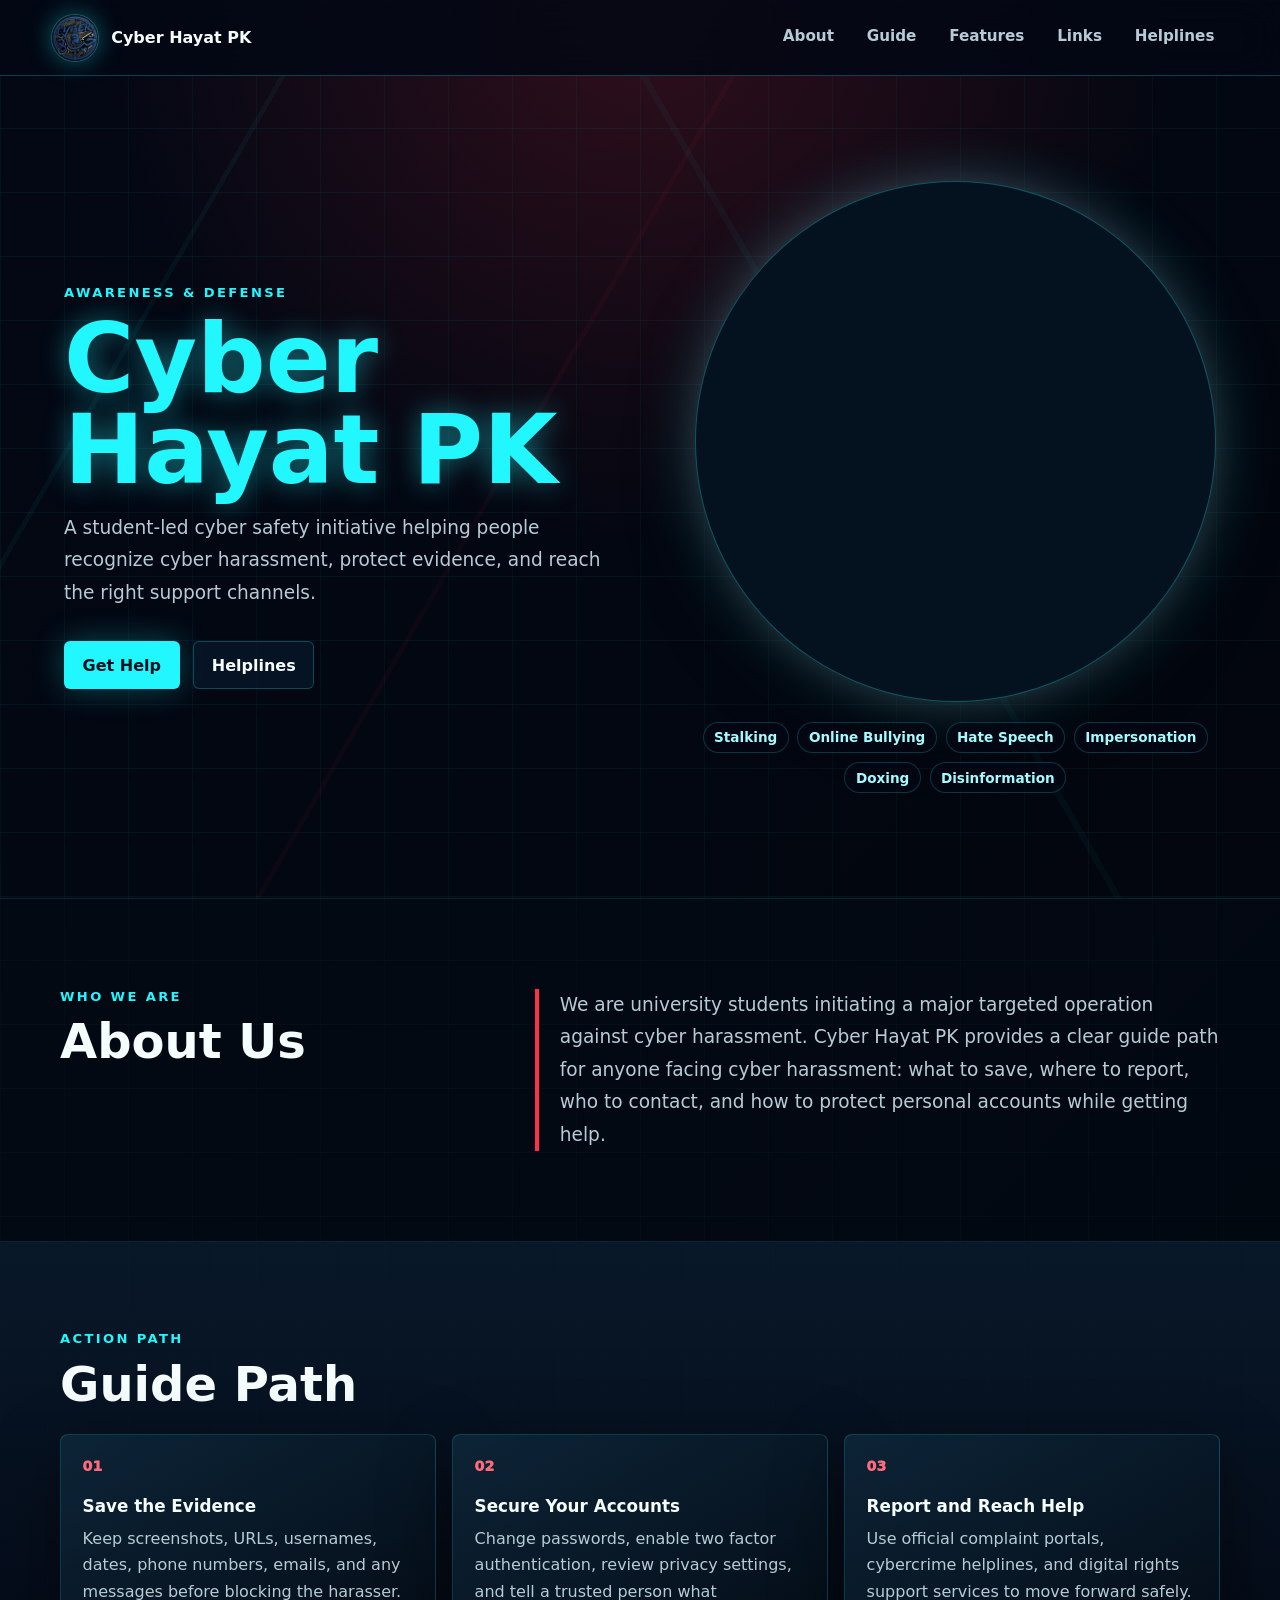
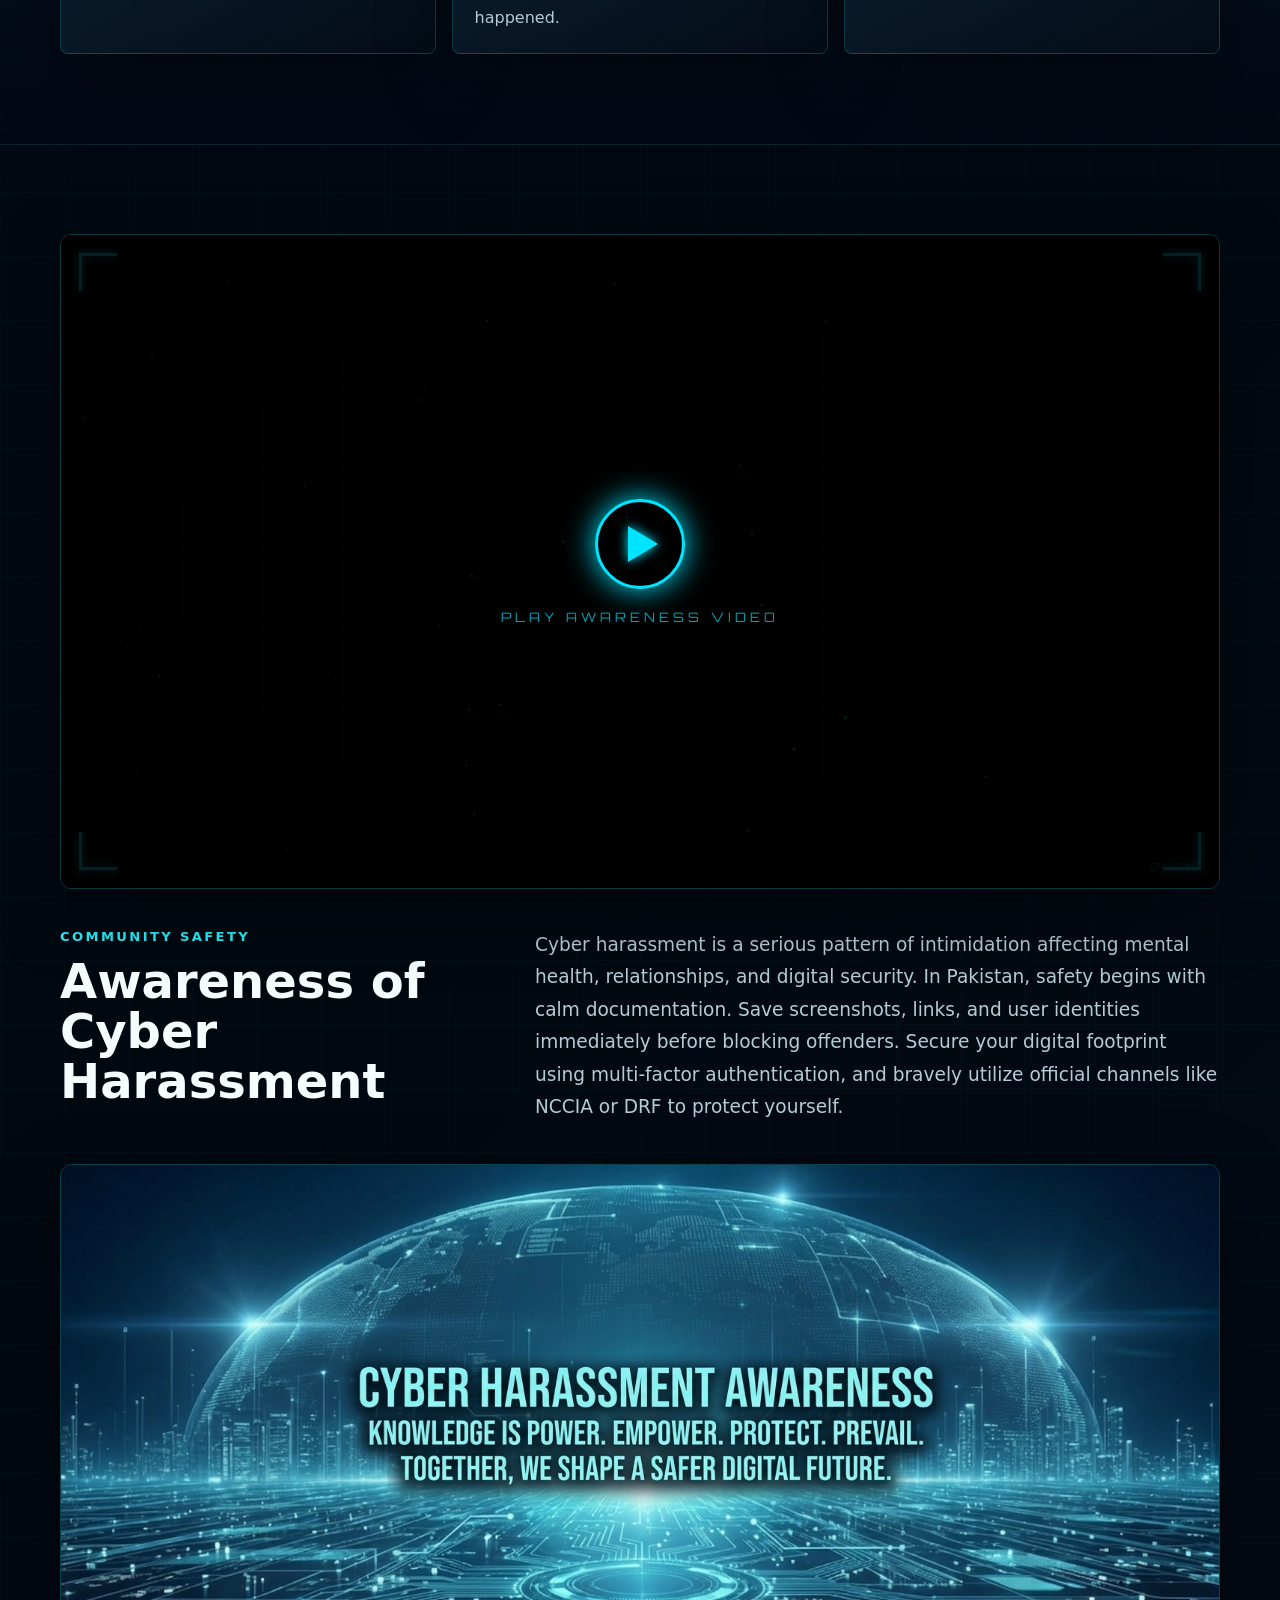
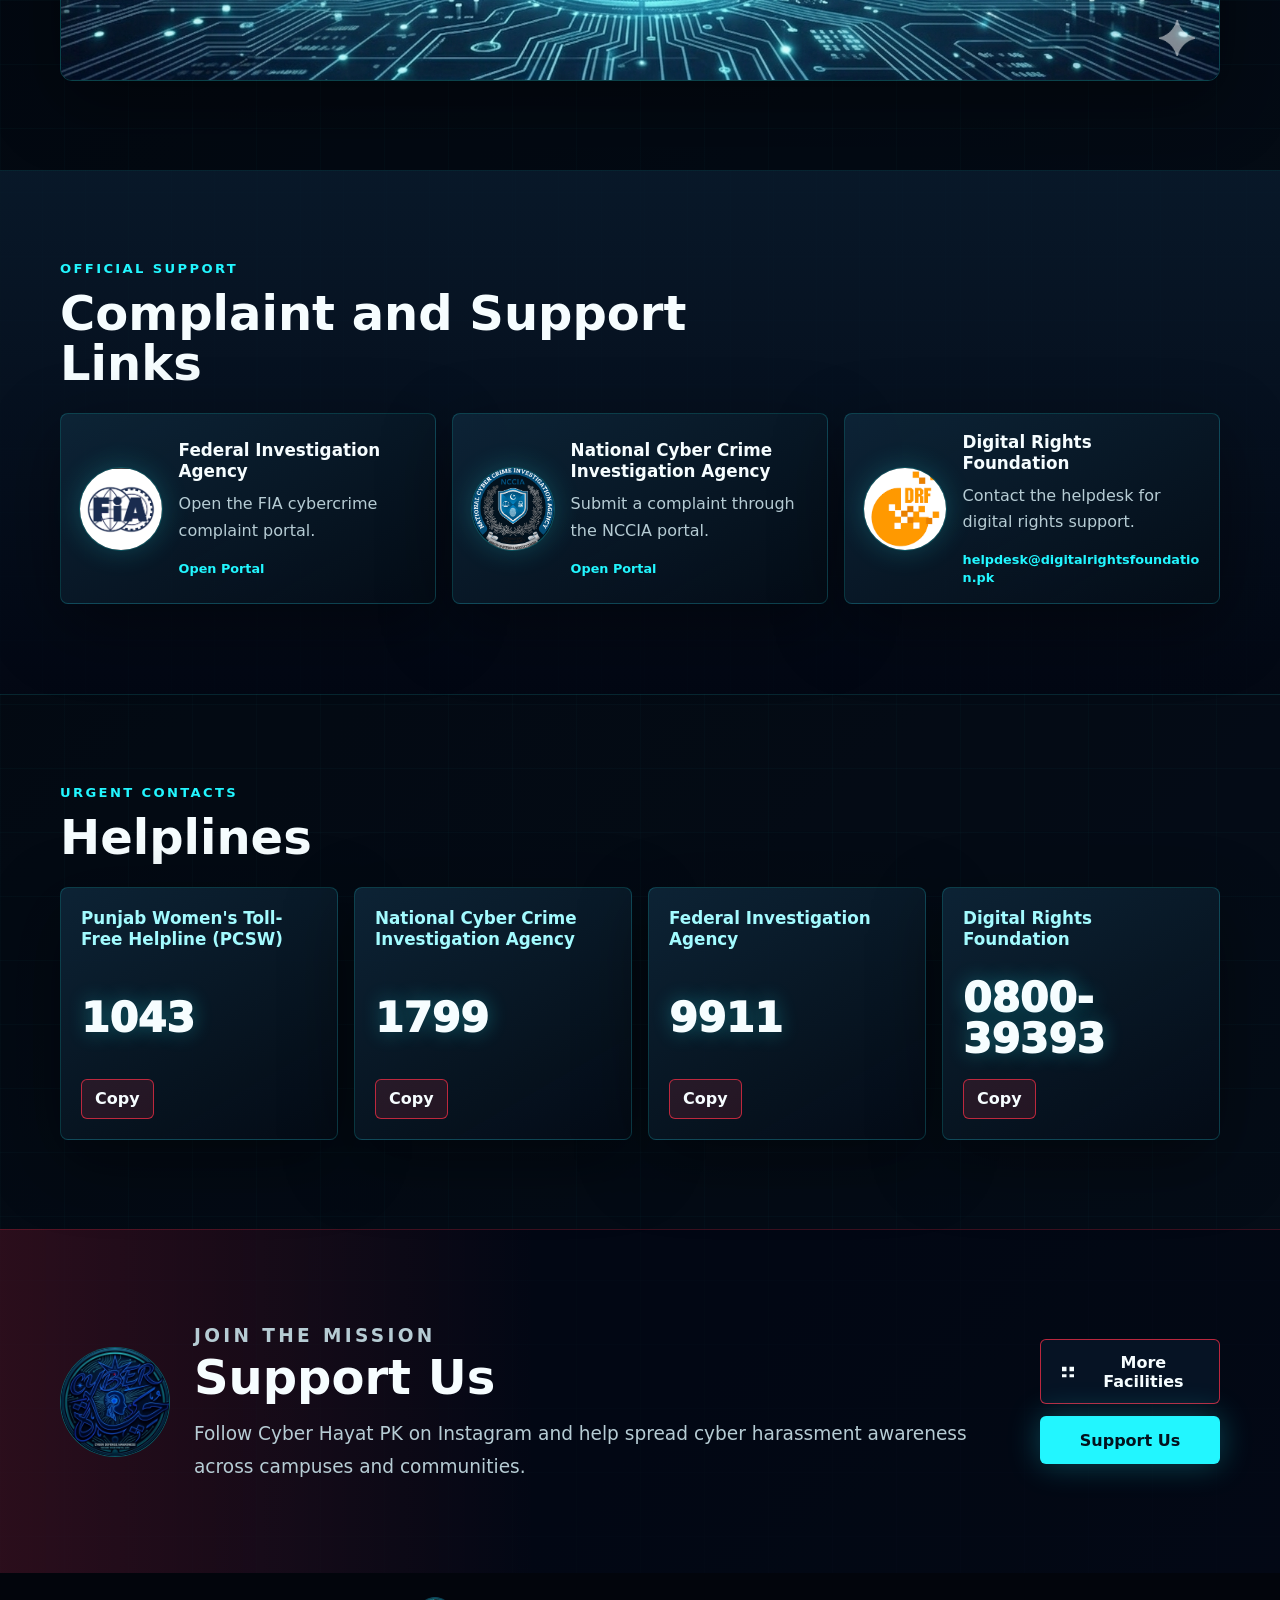
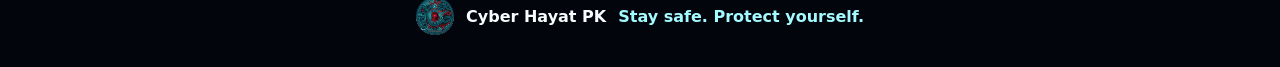
==== index.html @ ad47b08d "Update index.html" ====
<!doctype html>
<html lang="en">
  <head>
    <meta charset="UTF-8" />
    <meta name="viewport" content="width=device-width, initial-scale=1.0" />
    <title>Cyber Hayat PK</title>
    <meta
      name="description"
      content="Cyber Hayat PK awareness and defense website for cyber harassment guidance, official complaint links, and helplines in Pakistan."
    />
    <link rel="stylesheet" href="styles.css" />
  </head>
  <body>
    <header class="site-header">
      <a class="brand" href="#top" aria-label="Cyber Hayat PK home">
        <img
          src="BKK1.png"
          alt="Cyber Hayat PK shield logo"
        />
        <span>Cyber Hayat PK</span>
      </a>
      <nav aria-label="Primary navigation">
        <a href="#about">About</a>
        <a href="#guide">Guide</a>
        <a href="features.html">Features</a>
        <a href="#support-links">Links</a>
        <a href="#helplines">Helplines</a>
      </nav>
    </header>

    <main id="top">
      <section class="hero" aria-labelledby="hero-title">
        <div class="hero-copy">
          <p class="eyebrow">Awareness &amp; Defense</p>
          <h1 id="hero-title">Cyber Hayat PK</h1>
          <p class="hero-text">
            A student-led cyber safety initiative helping people recognize cyber
            harassment, protect evidence, and reach the right support channels.
          </p>
          <div class="hero-actions" aria-label="Primary actions">
            <a class="button primary" href="#support-links">Get Help</a>
            <a class="button ghost" href="#helplines">Helplines</a>
          </div>
        </div>
        <div class="hero-visual" aria-label="Cyber Hayat PK logo and focus areas">
          <video class="hero-logo" autoplay loop muted playsinline>
            <source src="CYBERHAYATPK.mp4" type="video/mp4">
            Your browser does not support the video tag.
          </video>
          <div class="signal-list">
            <span>Stalking</span>
            <span>Online Bullying</span>
            <span>Hate Speech</span>
            <span>Impersonation</span>
            <span>Doxing</span>
            <span>Disinformation</span>
          </div>
        </div>
      </section>

      <section class="band" id="about" aria-labelledby="about-title">
        <div class="container split">
          <div>
            <p class="section-kicker">Who We Are</p>
            <h2 id="about-title">About Us</h2>
          </div>
          <p class="lead">
            We are university students initiating a major targeted operation
            against cyber harassment. Cyber Hayat PK provides a clear guide path
            for anyone facing cyber harassment: what to save, where to report,
            who to contact, and how to protect personal accounts while getting
            help.
          </p>
        </div>
      </section>

      <section class="band dark-band" id="guide" aria-labelledby="guide-title">
        <div class="container">
          <p class="section-kicker">Action Path</p>
          <h2 id="guide-title">Guide Path</h2>
          <div class="steps">
            <article class="step-card">
              <span class="step-number">01</span>
              <h3>Save the Evidence</h3>
              <p>
                Keep screenshots, URLs, usernames, dates, phone numbers, emails,
                and any messages before blocking the harasser.
              </p>
            </article>
            <article class="step-card">
              <span class="step-number">02</span>
              <h3>Secure Your Accounts</h3>
              <p>
                Change passwords, enable two factor authentication, review
                privacy settings, and tell a trusted person what happened.
              </p>
            </article>
            <article class="step-card">
              <span class="step-number">03</span>
              <h3>Report and Reach Help</h3>
              <p>
                Use official complaint portals, cybercrime helplines, and digital
                rights support services to move forward safely.
              </p>
            </article>
          </div>
        </div>
      </section>

      <section class="band" id="awareness" aria-labelledby="awareness-title">
        <div class="container">
          <div class="awareness-video-wrapper">
            <iframe
              src="cyberhayatpk_video_1.html"
              title="Cyber Hayat PK - Interactive Awareness Animation Presentation"
              allowfullscreen>
             Cenforce
            </iframe>
          </div>

          <div class="awareness-layout compact-gap">
            <div>
              <p class="section-kicker">Community Safety</p>
              <h2 id="awareness-title">Awareness of Cyber Harassment</h2>
            </div>
            <p class="awareness-copy">
              Cyber harassment is a serious pattern of intimidation affecting mental health, relationships, and digital security. In Pakistan, safety begins with calm documentation. Save screenshots, links, and user identities immediately before blocking offenders. Secure your digital footprint using multi-factor authentication, and bravely utilize official channels like NCCIA or DRF to protect yourself.
            </p>
          </div>

          <div class="awareness-slider">
            <div class="slider-track">
              <div class="slide"><img src="Gemini_Generated_Image_237p52237p52237p.png" alt="Cyber Harassment Awareness Banner"></div>
              <div class="slide"><img src="Gemini_Generated_Image_k92tvnk92tvnk92t.png" alt="Cybercrime Defense Banner"></div>
              <div class="slide"><img src="Gemini_Generated_Image_a6frkma6frkma6fr.png" alt="The Battle for Data Banner"></div>
              <div class="slide"><img src="Gemini_Generated_Image_237p52237p52237p.png" alt="Cyber Harassment Awareness Banner"></div>
            </div>
          </div>
        </div>
      </section>

      <section class="band dark-band" id="support-links" aria-labelledby="links-title">
        <div class="container">
          <div class="section-heading">
            <p class="section-kicker">Official Support</p>
            <h2 id="links-title">Complaint and Support Links</h2>
          </div>
          <div class="resource-grid">
            <a
              class="resource-card"
              href="https://complaint.fia.gov.pk/"
              target="_blank"
              rel="noopener noreferrer"
            >
              <img
                src="Screenshot 2026-05-19 111736.png"
                alt="Federal Investigation Agency Logo"
              />
              <div>
                <h3>Federal Investigation Agency</h3>
                <p>Open the FIA cybercrime complaint portal.</p>
                <span>Open Portal</span>
              </div>
            </a>

            <a
              class="resource-card"
              href="https://complaint.nccia.gov.pk/"
              target="_blank"
              rel="noopener noreferrer"
            >
              <img
                src="NCCIA.png"
                alt="National Cyber Crime Investigation Agency Logo"
              />
              <div>
                <h3>National Cyber Crime Investigation Agency</h3>
                <p>Submit a complaint through the NCCIA portal.</p>
                <span>Open Portal</span>
              </div>
            </a>

            <a class="resource-card" href="mailto:helpdesk@digitalrightsfoundation.pk">
              <img
                src="DRF.png"
                alt="Digital Rights Foundation Logo"
              />
              <div>
                <h3>Digital Rights Foundation</h3>
                <p>Contact the helpdesk for digital rights support.</p>
                <span>helpdesk@digitalrightsfoundation.pk</span>
              </div>
            </a>
          </div>
        </div>
      </section>

      <section class="band" id="helplines" aria-labelledby="helplines-title">
        <div class="container">
          <div class="section-heading">
            <p class="section-kicker">Urgent Contacts</p>
            <h2 id="helplines-title">Helplines</h2>
          </div>
          <div class="helpline-grid">
            <article class="helpline-card">
              <h3>Punjab Women's Toll-Free Helpline (PCSW)</h3>
              <a href="tel:1043">1043</a>
              <button type="button" data-copy="1043">Copy</button>
            </article>
            <article class="helpline-card">
              <h3>National Cyber Crime Investigation Agency</h3>
              <a href="tel:1799">1799</a>
              <button type="button" data-copy="1799">Copy</button>
            </article>
            <article class="helpline-card">
              <h3>Federal Investigation Agency</h3>
              <a href="tel:9911">9911</a>
              <button type="button" data-copy="9911">Copy</button>
            </article>
            <article class="helpline-card">
              <h3>Digital Rights Foundation</h3>
              <a href="tel:080039393">0800-39393</a>
              <button type="button" data-copy="0800-39393">Copy</button>
            </article>
          </div>
        </div>
      </section>

      <section class="support-cta" id="support-us" aria-labelledby="support-title">
        <div class="container cta-inner">
          <img
            src="BKK4.png"
            alt="Cyber Hayat PK shield logo"
          />
          <div>
            <p class="section-kicker">Join the Mission</p>
            <h2 id="support-title">Support Us</h2>
            <p>
              Follow Cyber Hayat PK on Instagram and help spread cyber harassment
              awareness across campuses and communities.
            </p>
          </div>
          <div class="cta-actions" aria-label="Cyber Hayat PK actions">
            <a class="button ghost facility-button" href="features.html">
              <span class="button-icon" aria-hidden="true">
                <svg viewBox="0 0 24 24" focusable="false">
                  <path d="M4 5h6v6H4zM14 5h6v6h-6zM4 15h6v4H4zM14 15h6v4h-6z" />
                </svg>
              </span>
              More Facilities
            </a>
            <a
              class="button primary"
              href="https://www.instagram.com/cyberhayaatpk?igsh=MW1odWRtNTYzODBkNQ%3D%3D&utm_source=qr"
              target="_blank"
              rel="noopener noreferrer"
            >
              Support Us
            </a>
          </div>
        </div>
      </section>
    </main>

    <footer class="site-footer">
      <img
        src="BKK3.png"
        alt="Cyber Hayat PK shield logo"
      />
      <p>Cyber Hayat PK</p>
      <span>Stay safe. Protect yourself.</span>
    </footer>

    <script src="script.js"></script>
  </body>
</html>
---- styles.css ----
:root {
  --bg: #030814;
  --bg-2: #061322;
  --panel: #091a2b;
  --panel-2: #0d2538;
  --cyan: #22f6ff;
  --cyan-soft: #a3fbff;
  --red: #ff3048;
  --red-soft: #ff6b7b;
  --green: #66f2a3;
  --amber: #ffd166;
  --text: #f6fdff;
  --muted: #b6ccd4;
  --line: rgba(34, 246, 255, 0.24);
  --shadow: 0 22px 70px rgba(0, 0, 0, 0.42);
  font-family:
    Inter, ui-sans-serif, system-ui, -apple-system, BlinkMacSystemFont, "Segoe UI",
    sans-serif;
}

* {
  box-sizing: border-box;
}

html {
  scroll-behavior: smooth;
}

body {
  margin: 0;
  min-height: 100vh;
  background:
    linear-gradient(rgba(34, 246, 255, 0.05) 1px, transparent 1px),
    linear-gradient(90deg, rgba(34, 246, 255, 0.04) 1px, transparent 1px),
    radial-gradient(circle at 50% 0%, rgba(255, 48, 72, 0.18), transparent 34rem),
    linear-gradient(135deg, var(--bg), #02050c 48%, #07101d);
  background-size: 64px 64px, 64px 64px, auto, auto;
  color: var(--text);
}

body::before {
  position: fixed;
  inset: 0;
  z-index: -1;
  content: "";
  background:
    linear-gradient(120deg, transparent 0 18%, rgba(34, 246, 255, 0.1) 18% 18.3%, transparent 18.3% 43%, rgba(255, 48, 72, 0.1) 43% 43.3%, transparent 43.3%),
    linear-gradient(60deg, transparent 0 62%, rgba(34, 246, 255, 0.08) 62% 62.4%, transparent 62.4%);
  opacity: 0.48;
  pointer-events: none;
}

a {
  color: inherit;
}

button,
input,
select,
textarea {
  font: inherit;
}

button {
  cursor: pointer;
}

img {
  display: block;
  max-width: 100%;
}

img.missing-media {
  visibility: hidden;
}

.site-header {
  position: sticky;
  top: 0;
  z-index: 20;
  display: flex;
  align-items: center;
  justify-content: space-between;
  gap: 1.5rem;
  padding: 0.85rem clamp(1rem, 4vw, 4rem);
  border-bottom: 1px solid var(--line);
  background: rgba(3, 8, 20, 0.86);
  backdrop-filter: blur(18px);
}

.brand {
  display: inline-flex;
  align-items: center;
  gap: 0.75rem;
  min-width: max-content;
  text-decoration: none;
  font-weight: 800;
  letter-spacing: 0;
}

.brand img {
  width: 48px;
  height: 48px;
  border: 1px solid rgba(34, 246, 255, 0.34);
  border-radius: 50%;
  background: #03121e;
  object-fit: cover;
  box-shadow: 0 0 24px rgba(34, 246, 255, 0.34);
}

nav {
  display: flex;
  align-items: center;
  justify-content: flex-end;
  gap: 0.25rem;
  flex-wrap: wrap;
}

nav a {
  min-height: 40px;
  padding: 0.6rem 0.9rem;
  border-radius: 6px;
  color: var(--muted);
  text-decoration: none;
  font-size: 0.95rem;
  font-weight: 700;
}

nav a:hover,
nav a:focus-visible,
nav a[aria-current="page"] {
  color: var(--text);
  background: rgba(34, 246, 255, 0.1);
  outline: none;
}

.hero,
.features-hero {
  display: grid;
  grid-template-columns: minmax(0, 1fr) minmax(280px, 0.92fr);
  align-items: center;
  gap: clamp(2rem, 5vw, 5.5rem);
  min-height: calc(100vh - 78px);
  padding: 5.5rem clamp(1rem, 5vw, 5rem);
}

.features-hero {
  min-height: 0;
  padding-top: 4.5rem;
  padding-bottom: 4.5rem;
}

.hero-copy,
.features-copy {
  max-width: 760px;
}

.eyebrow,
.section-kicker {
  margin: 0 0 0.85rem;
  color: var(--cyan);
  font-size: 0.82rem;
  font-weight: 900;
  letter-spacing: 0.18em;
  text-transform: uppercase;
}

h1,
h2,
h3,
p {
  margin-top: 0;
}

h1 {
  margin-bottom: 1rem;
  color: var(--cyan);
  font-size: 6rem;
  line-height: 0.95;
  letter-spacing: 0;
  text-shadow: 0 0 28px rgba(34, 246, 255, 0.44);
}

h2 {
  margin-bottom: 1rem;
  font-size: 3rem;
  line-height: 1.04;
  letter-spacing: 0;
}

h3 {
  margin-bottom: 0.55rem;
  font-size: 1.05rem;
  line-height: 1.25;
}

.hero-text,
.lead,
.awareness-copy,
.support-cta p,
.feature-intro,
.feature-note {
  color: var(--muted);
  font-size: 1.16rem;
  line-height: 1.75;
}

.hero-actions,
.feature-hero-actions {
  display: flex;
  gap: 0.85rem;
  flex-wrap: wrap;
  margin-top: 2rem;
}

.button {
  display: inline-flex;
  align-items: center;
  justify-content: center;
  gap: 0.55rem;
  min-height: 48px;
  padding: 0.78rem 1.1rem;
  border: 1px solid var(--line);
  border-radius: 6px;
  text-decoration: none;
  font-weight: 900;
}

.button.primary {
  border-color: rgba(34, 246, 255, 0.8);
  background: var(--cyan);
  color: #03121e;
  box-shadow: 0 0 32px rgba(34, 246, 255, 0.28);
}

.button.ghost {
  color: var(--text);
  background: rgba(9, 26, 43, 0.72);
}

.button:hover,
.button:focus-visible {
  transform: translateY(-1px);
  outline: 2px solid rgba(255, 48, 72, 0.54);
  outline-offset: 3px;
}

.button-icon {
  display: inline-grid;
  place-items: center;
  width: 18px;
  height: 18px;
  flex: 0 0 18px;
}

.button-icon svg {
  width: 18px;
  height: 18px;
  fill: currentColor;
}

.hero-visual {
  position: relative;
  display: grid;
  justify-items: center;
  gap: 1.2rem;
}

.hero-logo {
  width: min(100%, 560px);
  aspect-ratio: 1;
  border: 1px solid rgba(34, 246, 255, 0.3);
  border-radius: 50%;
  background: #03121e;
  object-fit: cover;
  box-shadow:
    0 0 55px rgba(34, 246, 255, 0.28),
    0 0 34px rgba(255, 48, 72, 0.15),
    var(--shadow);
}

.signal-list {
  display: flex;
  justify-content: center;
  gap: 0.55rem;
  flex-wrap: wrap;
  max-width: 560px;
}

.signal-list span {
  padding: 0.42rem 0.65rem;
  border: 1px solid rgba(34, 246, 255, 0.2);
  border-radius: 999px;
  background: rgba(3, 8, 20, 0.72);
  color: var(--cyan-soft);
  font-size: 0.85rem;
  font-weight: 800;
}

.band {
  border-top: 1px solid rgba(34, 246, 255, 0.12);
  background: rgba(4, 12, 22, 0.54);
}

.dark-band {
  background:
    linear-gradient(180deg, rgba(9, 26, 43, 0.92), rgba(3, 8, 20, 0.92)),
    repeating-linear-gradient(90deg, transparent 0 42px, rgba(34, 246, 255, 0.05) 42px 43px);
}

.container {
  width: min(1160px, calc(100% - 2rem));
  margin: 0 auto;
  padding: clamp(3.2rem, 7vw, 6rem) 0;
}

.split,
.awareness-layout,
.feature-two-column,
.tool-layout {
  display: grid;
  grid-template-columns: minmax(220px, 0.75fr) minmax(0, 1.25fr);
  gap: clamp(1.5rem, 5vw, 4rem);
  align-items: start;
}

.compact-gap {
  margin-bottom: 2.5rem;
}

.awareness-video-wrapper {
  position: relative;
  width: 100%;
  height: 0;
  padding-bottom: 56.25%;
  margin-bottom: 2.5rem;
  border: 1px solid rgba(34, 246, 255, 0.24);
  border-radius: 12px;
  background: #000000;
  overflow: hidden;
  box-shadow: var(--shadow);
}

.awareness-video-wrapper iframe {
  position: absolute;
  top: 0;
  left: 0;
  width: 100%;
  height: 100%;
  border: 0;
}

.awareness-slider {
  width: 100%;
  max-width: 1160px;
  margin: 0 auto;
  overflow: hidden;
  border: 1px solid rgba(34, 246, 255, 0.24);
  border-radius: 12px;
  box-shadow: var(--shadow);
}

.slider-track {
  display: flex;
  width: 400%;
  animation: horizontalSwipeLoop 20s infinite ease-in-out;
}

.slide {
  width: 25%;
}

.slide img {
  display: block;
  width: 100%;
  height: auto;
  background: #03121e;
  object-fit: cover;
}

@keyframes horizontalSwipeLoop {
  0%,
  22.5% {
    transform: translateX(0);
  }

  25%,
  47.5% {
    transform: translateX(-25%);
  }

  50%,
  72.5% {
    transform: translateX(-50%);
  }

  75%,
  97.5% {
    transform: translateX(-75%);
  }

  100% {
    transform: translateX(0);
  }
}

.lead {
  margin-bottom: 0;
  padding-left: 1.3rem;
  border-left: 4px solid var(--red);
}

.steps,
.resource-grid,
.helpline-grid,
.facility-grid,
.library-grid,
.rights-grid,
.community-grid,
.trust-grid,
.post-grid {
  display: grid;
  gap: 1rem;
  margin-top: 1.5rem;
}

.steps,
.resource-grid,
.facility-grid,
.library-grid,
.community-grid,
.trust-grid {
  grid-template-columns: repeat(3, minmax(0, 1fr));
}

.post-grid,
.rights-grid {
  grid-template-columns: repeat(2, minmax(0, 1fr));
}

.step-card,
.resource-card,
.helpline-card,
.facility-card,
.harassment-card,
.rights-card,
.story-card,
.post-card,
.trust-card,
.tool-panel {
  border: 1px solid rgba(34, 246, 255, 0.18);
  border-radius: 8px;
  background: linear-gradient(150deg, rgba(13, 37, 56, 0.94), rgba(4, 12, 22, 0.9));
  box-shadow: var(--shadow);
}

.step-card,
.facility-card,
.harassment-card,
.rights-card,
.story-card,
.post-card,
.trust-card,
.tool-panel {
  padding: 1.35rem;
}

.step-card {
  min-height: 220px;
}

.step-number {
  display: inline-block;
  margin-bottom: 1.35rem;
  color: var(--red-soft);
  font-size: 0.88rem;
  font-weight: 950;
}

.step-card p,
.resource-card p,
.facility-card p,
.harassment-card p,
.rights-card p,
.story-card p,
.post-card p,
.trust-card p,
.tool-panel p {
  margin-bottom: 0;
  color: var(--muted);
  line-height: 1.65;
}

.awareness-copy {
  margin-bottom: 0;
}

.section-heading {
  max-width: 780px;
}

.resource-card {
  display: grid;
  grid-template-columns: 84px minmax(0, 1fr);
  align-items: center;
  min-height: 190px;
  gap: 1rem;
  padding: 1.1rem;
  text-decoration: none;
}

.resource-card img {
  width: 84px;
  height: 84px;
  border: 1px solid rgba(34, 246, 255, 0.28);
  border-radius: 50%;
  background: #03121e;
  object-fit: cover;
  box-shadow: 0 0 28px rgba(34, 246, 255, 0.2);
}

.resource-card span {
  display: inline-block;
  margin-top: 1rem;
  color: var(--cyan);
  font-size: 0.8rem;
  font-weight: 850;
  line-height: 1.35;
  overflow-wrap: anywhere;
}

.resource-card:hover,
.resource-card:focus-visible,
.facility-card:hover,
.facility-card:focus-visible,
.helpline-card:focus-within {
  border-color: rgba(34, 246, 255, 0.55);
  transform: translateY(-2px);
  outline: none;
}

.helpline-grid {
  grid-template-columns: repeat(4, minmax(0, 1fr));
}

.helpline-card {
  display: grid;
  align-content: space-between;
  min-height: 205px;
  padding: 1.25rem;
}

.helpline-card h3 {
  color: var(--cyan-soft);
}

.helpline-card a {
  display: inline-block;
  margin: 1.2rem 0;
  color: var(--text);
  font-size: 2.55rem;
  font-weight: 950;
  line-height: 1;
  text-decoration: none;
  text-shadow: 0 0 20px rgba(34, 246, 255, 0.3);
}

.helpline-card button,
.mini-button {
  justify-self: start;
  min-height: 40px;
  padding: 0.55rem 0.82rem;
  border: 1px solid rgba(255, 48, 72, 0.7);
  border-radius: 6px;
  background: rgba(255, 48, 72, 0.12);
  color: var(--text);
  cursor: pointer;
  font: inherit;
  font-weight: 850;
  transition: background 0.2s ease, border-color 0.2s ease, color 0.2s ease;
}

.helpline-card button:hover,
.helpline-card button:focus-visible,
.mini-button:hover,
.mini-button:focus-visible {
  background: var(--red);
  outline: none;
}

.support-cta {
  border-top: 1px solid rgba(255, 48, 72, 0.22);
  background:
    linear-gradient(90deg, rgba(255, 48, 72, 0.16), transparent 42%),
    rgba(3, 8, 20, 0.86);
}

.cta-inner {
  display: grid;
  grid-template-columns: 110px minmax(0, 1fr) auto;
  align-items: center;
  gap: 1.5rem;
}

.cta-inner img {
  width: 110px;
  height: 110px;
  border: 1px solid rgba(34, 246, 255, 0.3);
  border-radius: 50%;
  background: #03121e;
  object-fit: cover;
}

.cta-inner p {
  margin-bottom: 0;
}

.cta-actions {
  display: flex;
  flex-direction: column;
  align-items: center;
  justify-content: center;
  gap: 0.75rem;
}

.cta-actions .button {
  width: 180px;
  min-height: 48px;
  text-align: center;
}

.facility-button {
  border-color: rgba(255, 48, 72, 0.72);
}

.site-footer {
  display: flex;
  align-items: center;
  justify-content: center;
  gap: 0.75rem;
  flex-wrap: wrap;
  padding: 1.5rem 1rem 2rem;
  color: var(--muted);
  background: #02050c;
}

.site-footer img {
  width: 38px;
  height: 38px;
  border-radius: 50%;
  background: #03121e;
  object-fit: cover;
}

.site-footer p {
  margin: 0;
  color: var(--text);
  font-weight: 900;
}

.site-footer span {
  color: var(--cyan-soft);
  font-weight: 800;
}

.features-page h1 {
  font-size: 4.35rem;
}

.features-console {
  border: 1px solid rgba(34, 246, 255, 0.25);
  border-radius: 8px;
  background:
    linear-gradient(180deg, rgba(13, 37, 56, 0.92), rgba(3, 8, 20, 0.96)),
    repeating-linear-gradient(0deg, rgba(34, 246, 255, 0.08) 0 1px, transparent 1px 18px);
  box-shadow: var(--shadow);
  overflow: hidden;
}

.console-topbar {
  display: flex;
  justify-content: space-between;
  gap: 1rem;
  padding: 0.85rem 1rem;
  border-bottom: 1px solid rgba(34, 246, 255, 0.2);
  color: var(--cyan-soft);
  font-size: 0.8rem;
  font-weight: 900;
  letter-spacing: 0.12em;
  text-transform: uppercase;
}

.console-screen {
  position: relative;
  display: grid;
  place-items: center;
  min-height: 360px;
  padding: 1.5rem;
}

.circuit-visual {
  position: absolute;
  inset: 1.5rem;
  border: 1px solid rgba(34, 246, 255, 0.22);
  background:
    linear-gradient(90deg, transparent 0 18%, rgba(34, 246, 255, 0.22) 18% 18.4%, transparent 18.4% 44%, rgba(255, 48, 72, 0.22) 44% 44.4%, transparent 44.4%),
    linear-gradient(0deg, transparent 0 34%, rgba(34, 246, 255, 0.2) 34% 34.4%, transparent 34.4% 72%, rgba(255, 48, 72, 0.18) 72% 72.4%, transparent 72.4%);
}

.console-stat-grid {
  position: relative;
  z-index: 1;
  display: grid;
  grid-template-columns: repeat(2, minmax(0, 1fr));
  gap: 0.8rem;
  width: min(100%, 420px);
}

.console-stat {
  min-height: 96px;
  padding: 1rem;
  border: 1px solid rgba(34, 246, 255, 0.28);
  border-radius: 6px;
  background: rgba(3, 8, 20, 0.82);
}

.console-stat strong {
  display: block;
  color: var(--cyan);
  font-size: 2rem;
  line-height: 1;
}

.console-stat span {
  display: block;
  margin-top: 0.55rem;
  color: var(--muted);
  font-size: 0.85rem;
  font-weight: 800;
}

.facility-card {
  min-height: 225px;
}

.facility-card a {
  display: inline-block;
  margin-top: 1rem;
  color: var(--cyan);
  font-weight: 900;
  text-decoration: none;
}

.feature-icon {
  display: grid;
  place-items: center;
  width: 42px;
  height: 42px;
  margin-bottom: 1rem;
  border: 1px solid rgba(34, 246, 255, 0.36);
  border-radius: 8px;
  background: rgba(34, 246, 255, 0.09);
  color: var(--cyan);
  font-weight: 950;
}

.tool-panel {
  margin-top: 1.5rem;
}

.tool-layout .tool-panel,
.feature-two-column .tool-panel {
  margin-top: 0;
}

.form-grid {
  display: grid;
  grid-template-columns: repeat(2, minmax(0, 1fr));
  gap: 1rem;
}

.form-field {
  display: grid;
  gap: 0.45rem;
}

.form-field.full {
  grid-column: 1 / -1;
}

.form-field label,
.checkbox-row,
.audit-item {
  color: var(--cyan-soft);
  font-weight: 800;
}

.form-field input,
.form-field select,
.form-field textarea,
.tool-panel input,
.tool-panel select,
.tool-panel textarea {
  width: 100%;
  min-height: 44px;
  border: 1px solid rgba(34, 246, 255, 0.26);
  border-radius: 6px;
  background: rgba(3, 8, 20, 0.84);
  color: var(--text);
  padding: 0.75rem 0.85rem;
}

.form-field textarea,
.tool-panel textarea {
  min-height: 120px;
  resize: vertical;
}

.form-field input:focus,
.form-field select:focus,
.form-field textarea:focus,
.tool-panel input:focus,
.tool-panel select:focus,
.tool-panel textarea:focus {
  border-color: rgba(34, 246, 255, 0.72);
  outline: 3px solid rgba(34, 246, 255, 0.12);
}

.form-actions,
.tool-actions,
.language-actions,
.chat-options {
  display: flex;
  align-items: center;
  gap: 0.75rem;
  flex-wrap: wrap;
  margin-top: 1rem;
}

.output-box {
  min-height: 78px;
  margin-top: 1rem;
  padding: 1rem;
  border: 1px solid rgba(34, 246, 255, 0.2);
  border-radius: 8px;
  background: rgba(3, 8, 20, 0.7);
  color: var(--muted);
  line-height: 1.6;
  white-space: pre-wrap;
}

.status-good {
  color: var(--green);
  font-weight: 900;
}

.status-alert {
  color: var(--red-soft);
  font-weight: 900;
}

.timeline {
  display: grid;
  gap: 0.9rem;
  padding: 0;
  margin: 1rem 0 0;
  list-style: none;
}

.timeline li {
  position: relative;
  padding-left: 1.7rem;
  color: var(--muted);
  line-height: 1.5;
}

.timeline li::before {
  position: absolute;
  top: 0.35rem;
  left: 0;
  width: 10px;
  height: 10px;
  border: 2px solid rgba(34, 246, 255, 0.5);
  border-radius: 50%;
  content: "";
}

.timeline li.is-active {
  color: var(--text);
  font-weight: 850;
}

.timeline li.is-active::before {
  border-color: var(--red);
  background: var(--red);
}

.chat-window {
  display: grid;
  gap: 0.8rem;
  max-height: 420px;
  overflow: auto;
  padding: 1rem;
  border: 1px solid rgba(34, 246, 255, 0.18);
  border-radius: 8px;
  background: rgba(3, 8, 20, 0.68);
}

.message {
  max-width: 86%;
  padding: 0.85rem 1rem;
  border-radius: 8px;
  line-height: 1.55;
}

.message.assistant {
  justify-self: start;
  border: 1px solid rgba(34, 246, 255, 0.22);
  background: rgba(34, 246, 255, 0.08);
  color: var(--cyan-soft);
}

.message.user {
  justify-self: end;
  border: 1px solid rgba(255, 48, 72, 0.28);
  background: rgba(255, 48, 72, 0.12);
  color: var(--text);
}

.chip-button,
.lang-button {
  min-height: 40px;
  padding: 0.58rem 0.78rem;
  border: 1px solid rgba(34, 246, 255, 0.3);
  border-radius: 999px;
  background: rgba(3, 8, 20, 0.72);
  color: var(--cyan-soft);
  font-weight: 850;
}

.chip-button:hover,
.chip-button:focus-visible,
.lang-button:hover,
.lang-button:focus-visible,
.lang-button.is-active {
  border-color: var(--cyan);
  background: rgba(34, 246, 255, 0.14);
  outline: none;
}

.harassment-card ul,
.rights-card ul,
.checklist,
.partner-list {
  display: grid;
  gap: 0.55rem;
  padding-left: 1.1rem;
  margin: 1rem 0 0;
  color: var(--muted);
  line-height: 1.55;
}

.harassment-card h3,
.rights-card h3,
.trust-card h3,
.tool-panel h3 {
  color: var(--cyan-soft);
}

.legal-disclaimer {
  margin-top: 1rem;
  padding: 1rem;
  border-left: 4px solid var(--red);
  background: rgba(255, 48, 72, 0.08);
  color: var(--muted);
  line-height: 1.6;
}

.language-panel {
  margin-top: 1.5rem;
  padding: 1.35rem;
  border: 1px solid rgba(34, 246, 255, 0.18);
  border-radius: 8px;
  background: rgba(3, 8, 20, 0.64);
}

.lang-ur {
  display: none;
  direction: rtl;
  font-family: "Noto Nastaliq Urdu", "Jameel Noori Nastaleeq", "Segoe UI", sans-serif;
  text-align: right;
}

body[data-language="ur"] .lang-en {
  display: none;
}

body[data-language="ur"] .lang-ur {
  display: block;
}

.story-meta,
.post-meta,
.trust-meta {
  display: inline-block;
  margin-bottom: 0.75rem;
  color: var(--red-soft);
  font-size: 0.8rem;
  font-weight: 900;
  text-transform: uppercase;
}

.meter {
  height: 12px;
  margin-top: 1rem;
  border: 1px solid rgba(34, 246, 255, 0.22);
  border-radius: 999px;
  background: rgba(3, 8, 20, 0.78);
  overflow: hidden;
}

.meter-fill {
  width: var(--meter-width, 0%);
  height: 100%;
  background: var(--meter-color, var(--red));
  transition: width 0.2s ease;
}

.audit-list {
  display: grid;
  gap: 0.7rem;
  margin-top: 1rem;
}

.audit-item,
.checkbox-row {
  display: flex;
  align-items: flex-start;
  gap: 0.65rem;
}

.audit-item input,
.checkbox-row input {
  width: 18px;
  height: 18px;
  margin-top: 0.2rem;
  accent-color: var(--cyan);
}

.letter-preview {
  min-height: 260px;
  white-space: pre-wrap;
}

.whatsapp-panel {
  display: grid;
  gap: 1rem;
  margin-top: 1rem;
}

.visually-hidden {
  position: absolute;
  width: 1px;
  height: 1px;
  padding: 0;
  margin: -1px;
  overflow: hidden;
  clip: rect(0, 0, 0, 0);
  white-space: nowrap;
  border: 0;
}

@media (max-width: 1100px) {
  .helpline-grid,
  .steps,
  .resource-grid,
  .facility-grid,
  .library-grid,
  .community-grid,
  .trust-grid {
    grid-template-columns: repeat(2, minmax(0, 1fr));
  }
}

@media (max-width: 980px) {
  .hero,
  .features-hero,
  .split,
  .awareness-layout,
  .cta-inner,
  .feature-two-column,
  .tool-layout {
    grid-template-columns: 1fr;
  }

  .hero {
    min-height: 0;
  }

  .hero-visual {
    order: -1;
  }

  .cta-inner {
    justify-items: start;
  }

  .cta-actions {
    align-items: flex-start;
  }
}

@media (max-width: 760px) {
  h1,
  .features-page h1 {
    font-size: 3.2rem;
  }

  h2 {
    font-size: 2.15rem;
  }

  .site-header {
    align-items: flex-start;
    flex-direction: column;
  }

  nav {
    justify-content: flex-start;
    width: 100%;
  }

  nav a {
    padding: 0.55rem 0.72rem;
  }

  .hero,
  .features-hero {
    padding-top: 2rem;
  }

  .steps,
  .resource-grid,
  .helpline-grid,
  .facility-grid,
  .library-grid,
  .rights-grid,
  .community-grid,
  .post-grid,
  .trust-grid,
  .console-stat-grid,
  .form-grid {
    grid-template-columns: 1fr;
  }

  .resource-card {
    grid-template-columns: 68px minmax(0, 1fr);
    min-height: 165px;
  }

  .resource-card img {
    width: 68px;
    height: 68px;
  }

  .lead {
    padding-left: 1rem;
  }

  .hero-actions,
  .feature-hero-actions,
  .button,
  .cta-actions,
  .cta-actions .button {
    width: 100%;
  }

  .console-screen {
    min-height: 300px;
  }
}

@media (max-width: 460px) {
  h1,
  .features-page h1 {
    font-size: 2.7rem;
  }

  .helpline-card a {
    font-size: 2.15rem;
  }

  .message {
    max-width: 100%;
  }
}

/* ── Additions: button loading state, submit feedback, WhatsApp channel ── */

button:disabled {
  opacity: 0.65;
  cursor: not-allowed;
}

.button.primary:disabled,
.button.ghost:disabled {
  pointer-events: none;
}

/* Output box success/info tint */
.output-box:not(:empty) {
  border-color: rgba(34, 246, 255, 0.35);
}

/* WhatsApp channel button */
.whatsapp-channel-btn {
  display: inline-flex;
  align-items: center;
  gap: 0.5rem;
  font-size: 1rem;
  letter-spacing: 0.01em;
}

/* Lang button active state */
.lang-button.is-active {
  background: rgba(34, 246, 255, 0.15);
  border-color: var(--cyan);
  color: var(--cyan);
}

/* Ambassador textarea */
#ambassadorWhy {
  min-height: 90px;
  resize: vertical;
}

/* Story result positive state */
#storyResult,
#ambassadorResult {
  word-break: break-word;
}
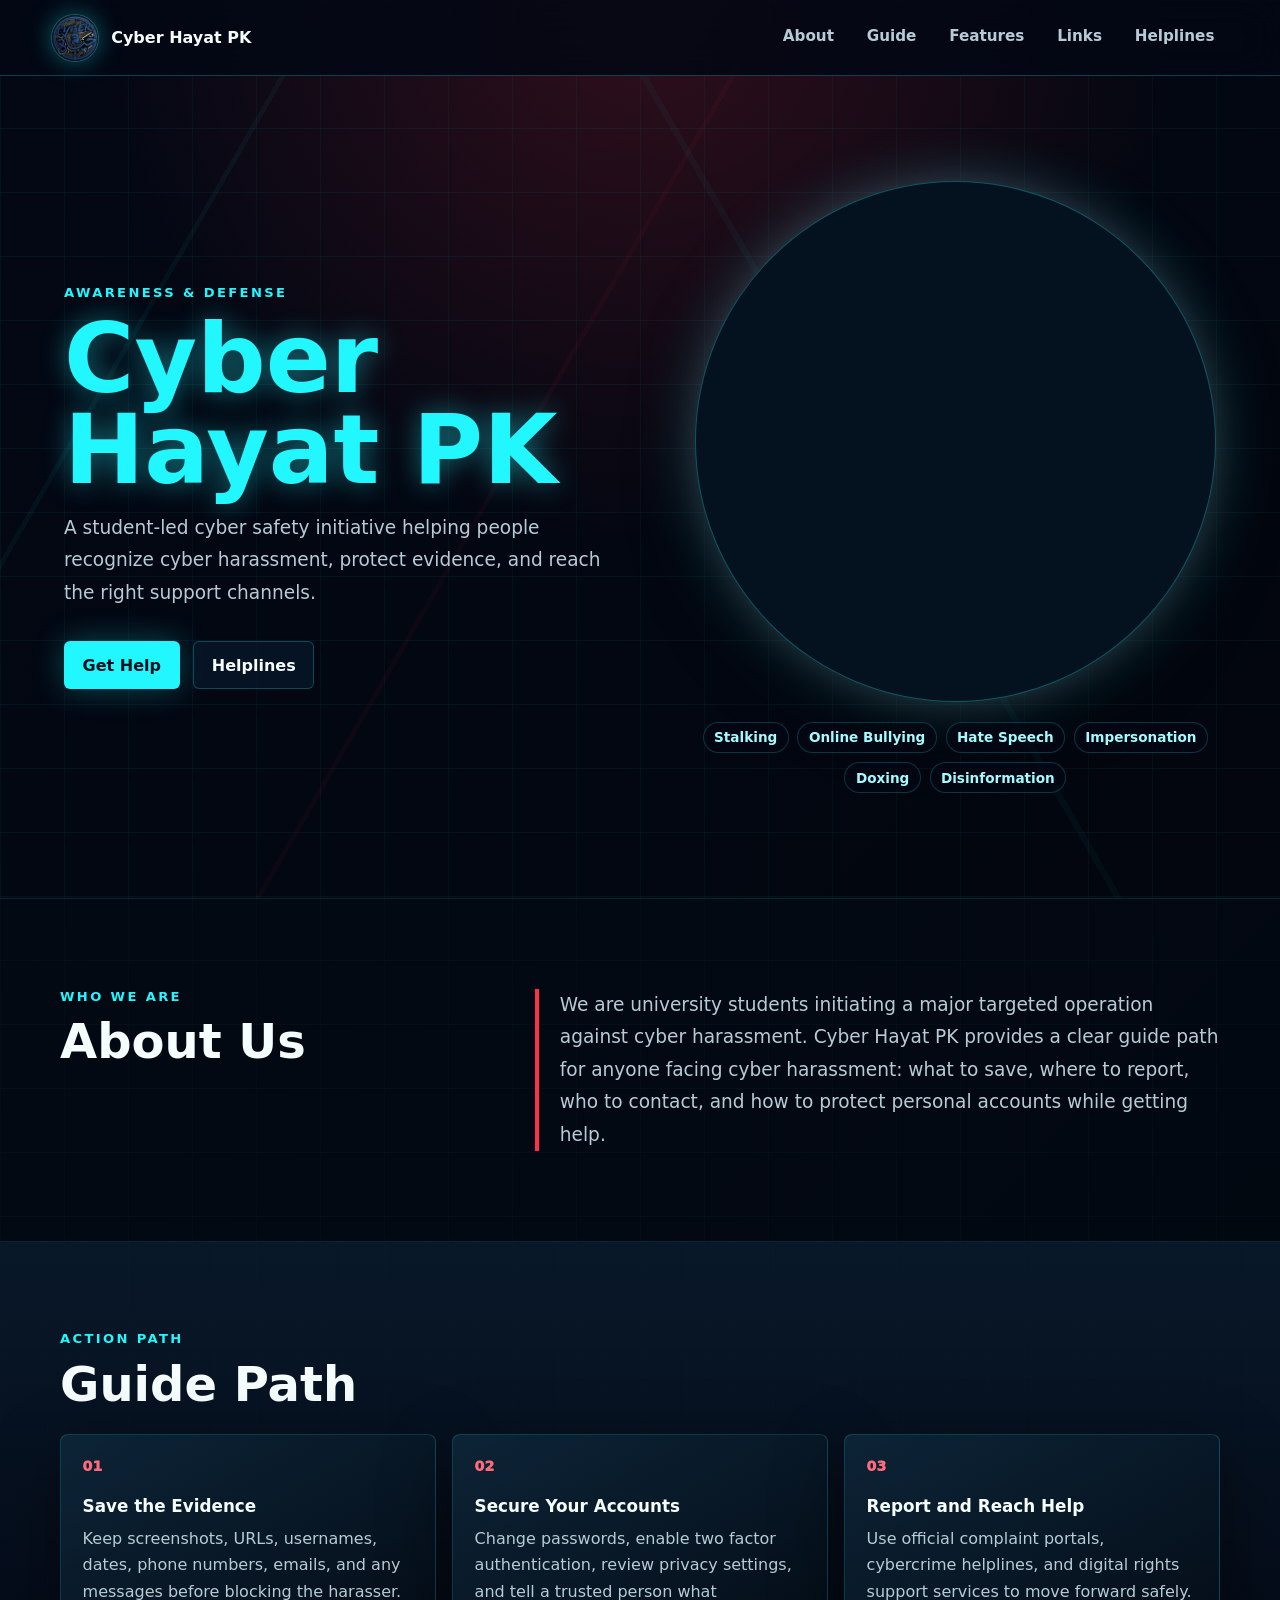
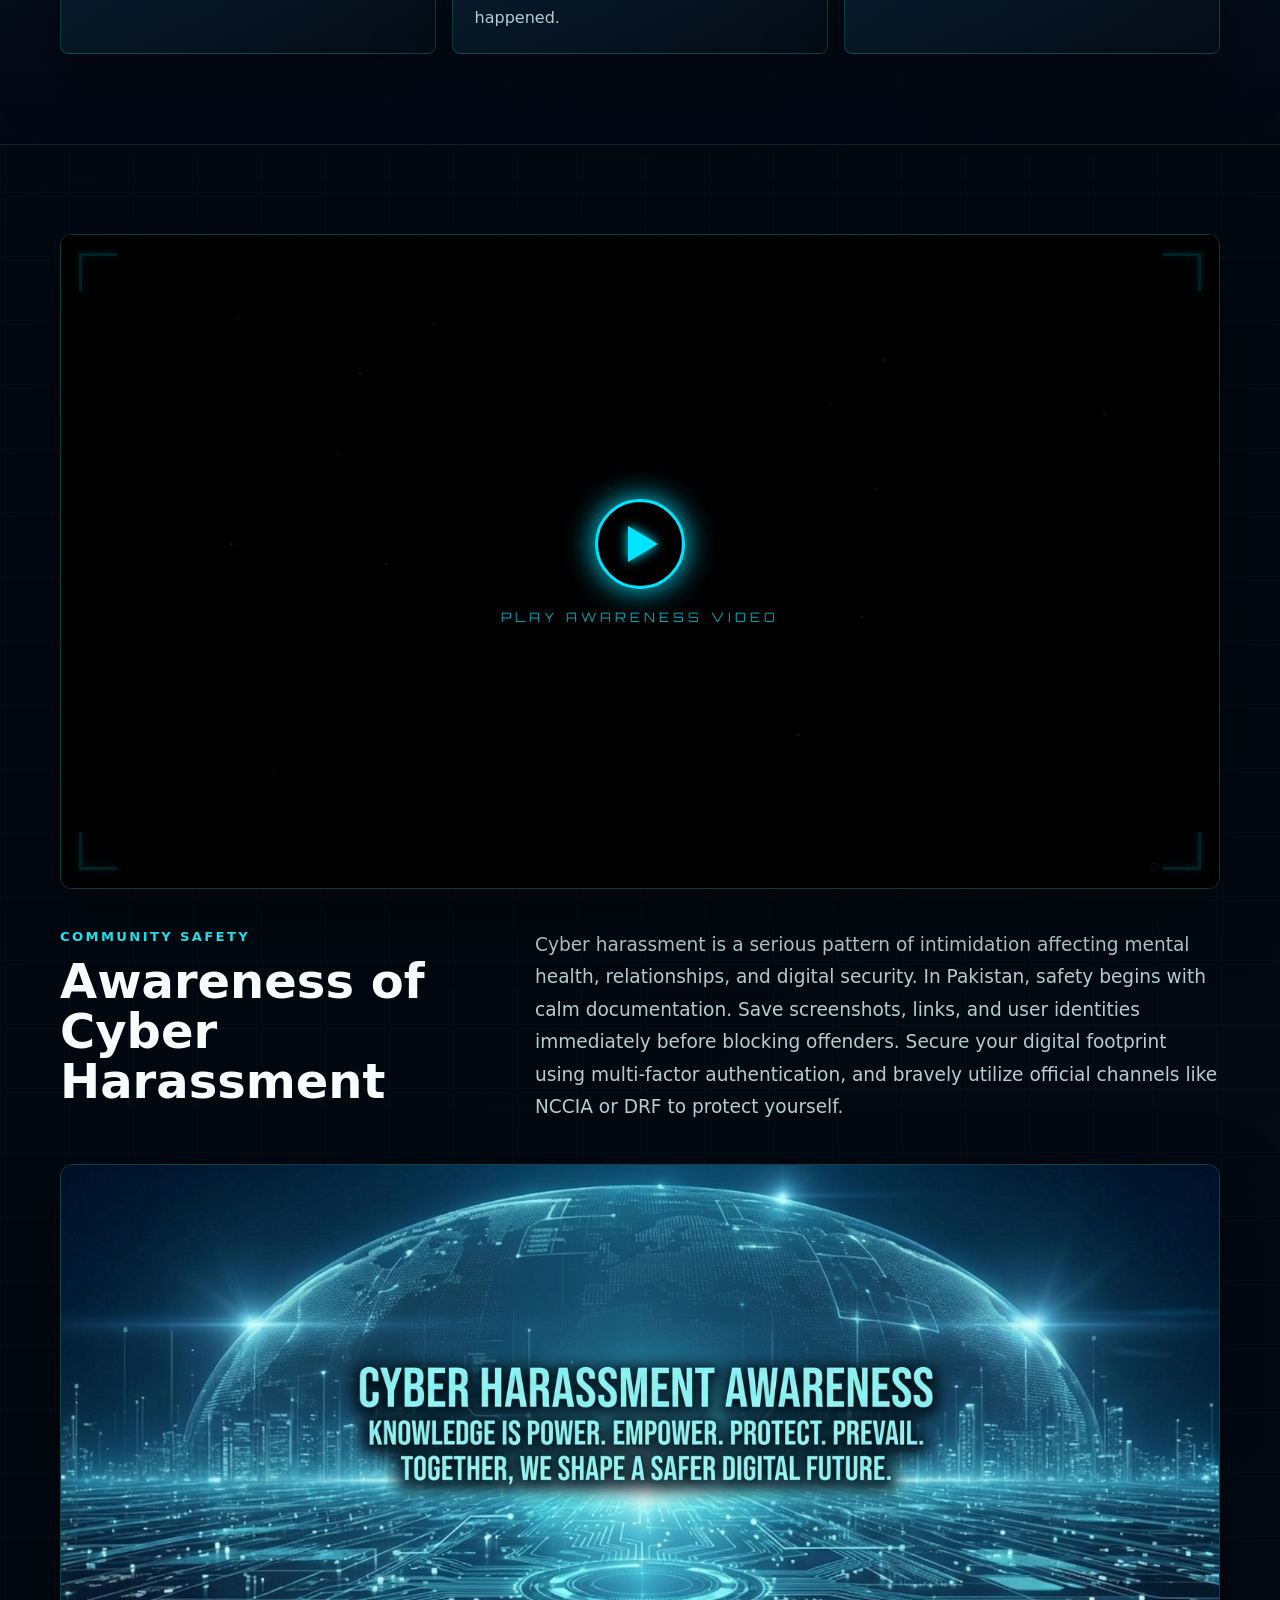
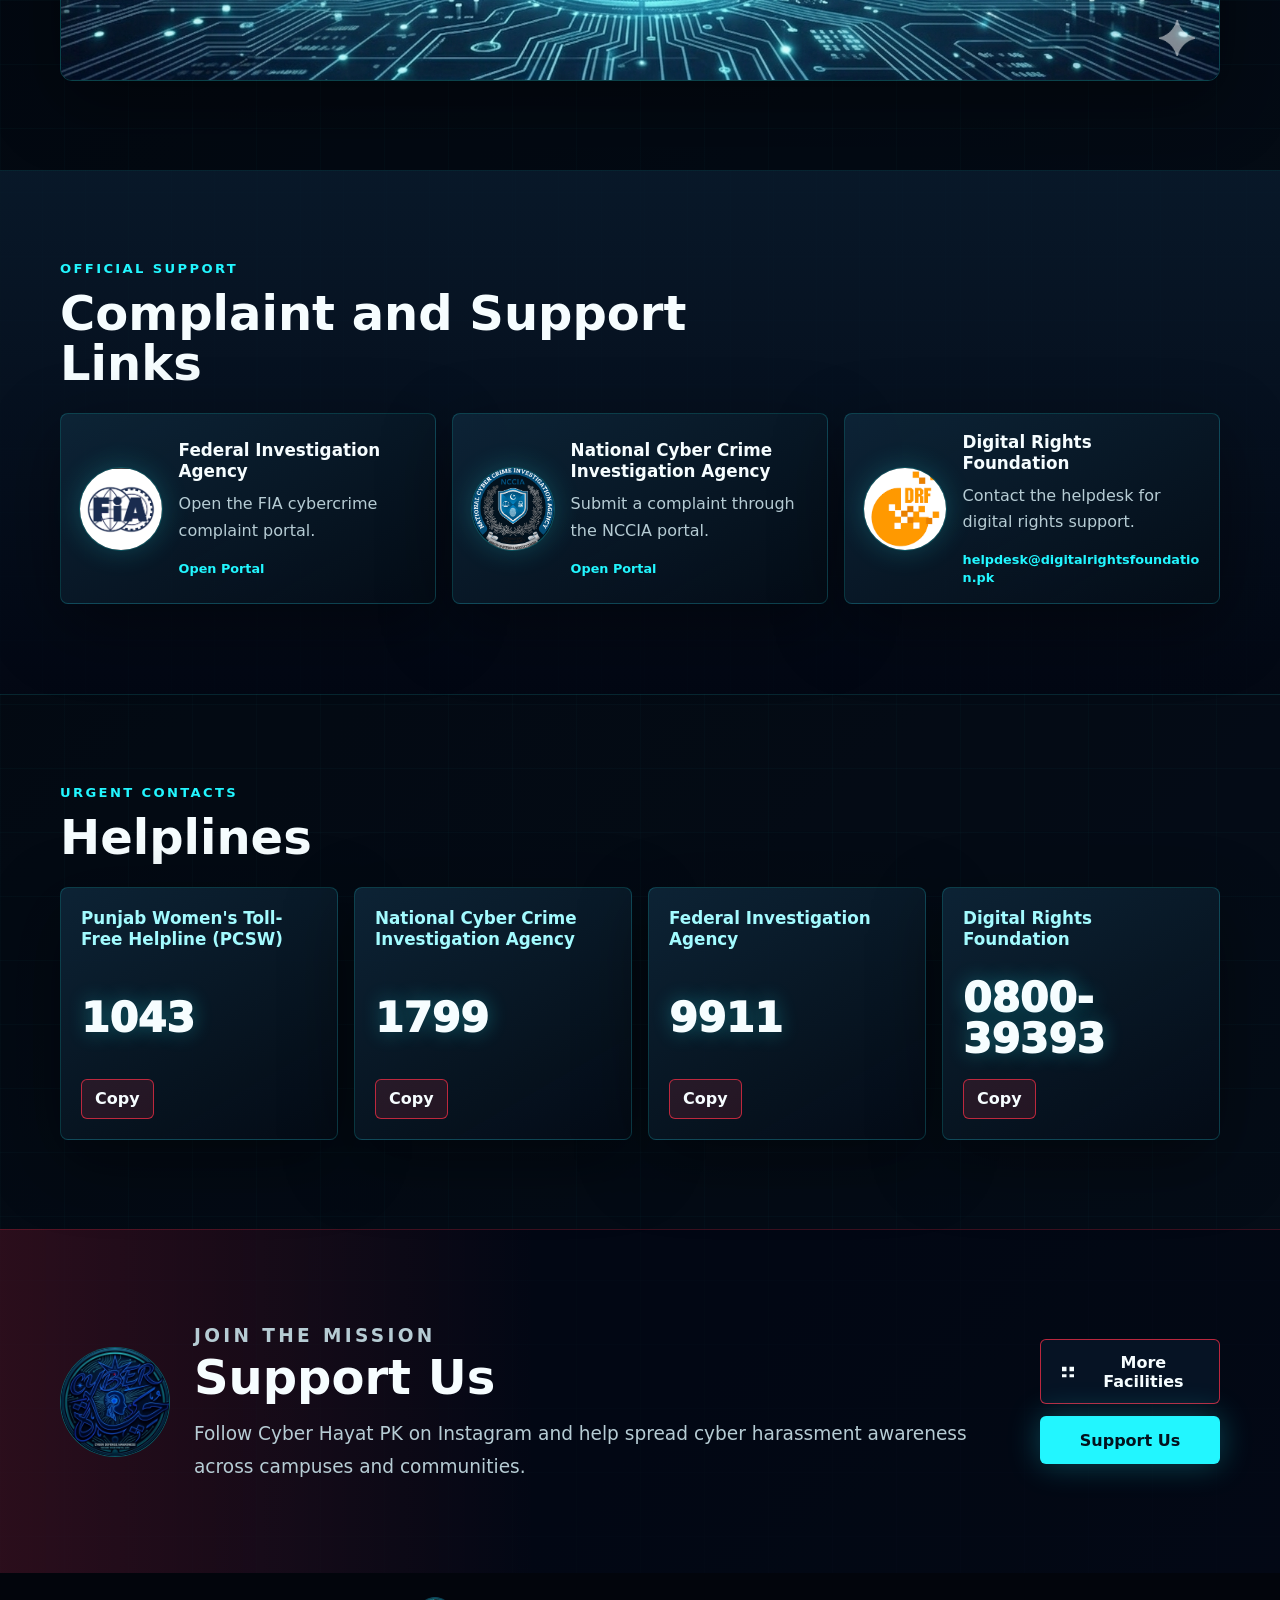
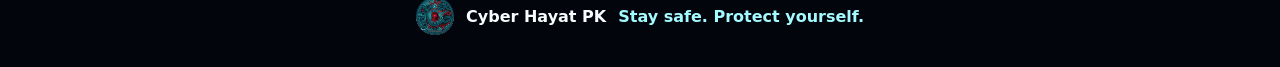
==== commit 9a0c2733: "Update index.html" ====
--- a/index.html
+++ b/index.html
@@ -44,7 +44,7 @@
         </div>
         <div class="hero-visual" aria-label="Cyber Hayat PK logo and focus areas">
           <video class="hero-logo" autoplay loop muted playsinline>
-            <source src="CYBERHAYATPK.mp4" type="video/mp4">
+            <source src="CYBERHAYATPK (1).mp4" type="video/mp4">
             Your browser does not support the video tag.
           </video>
           <div class="signal-list">
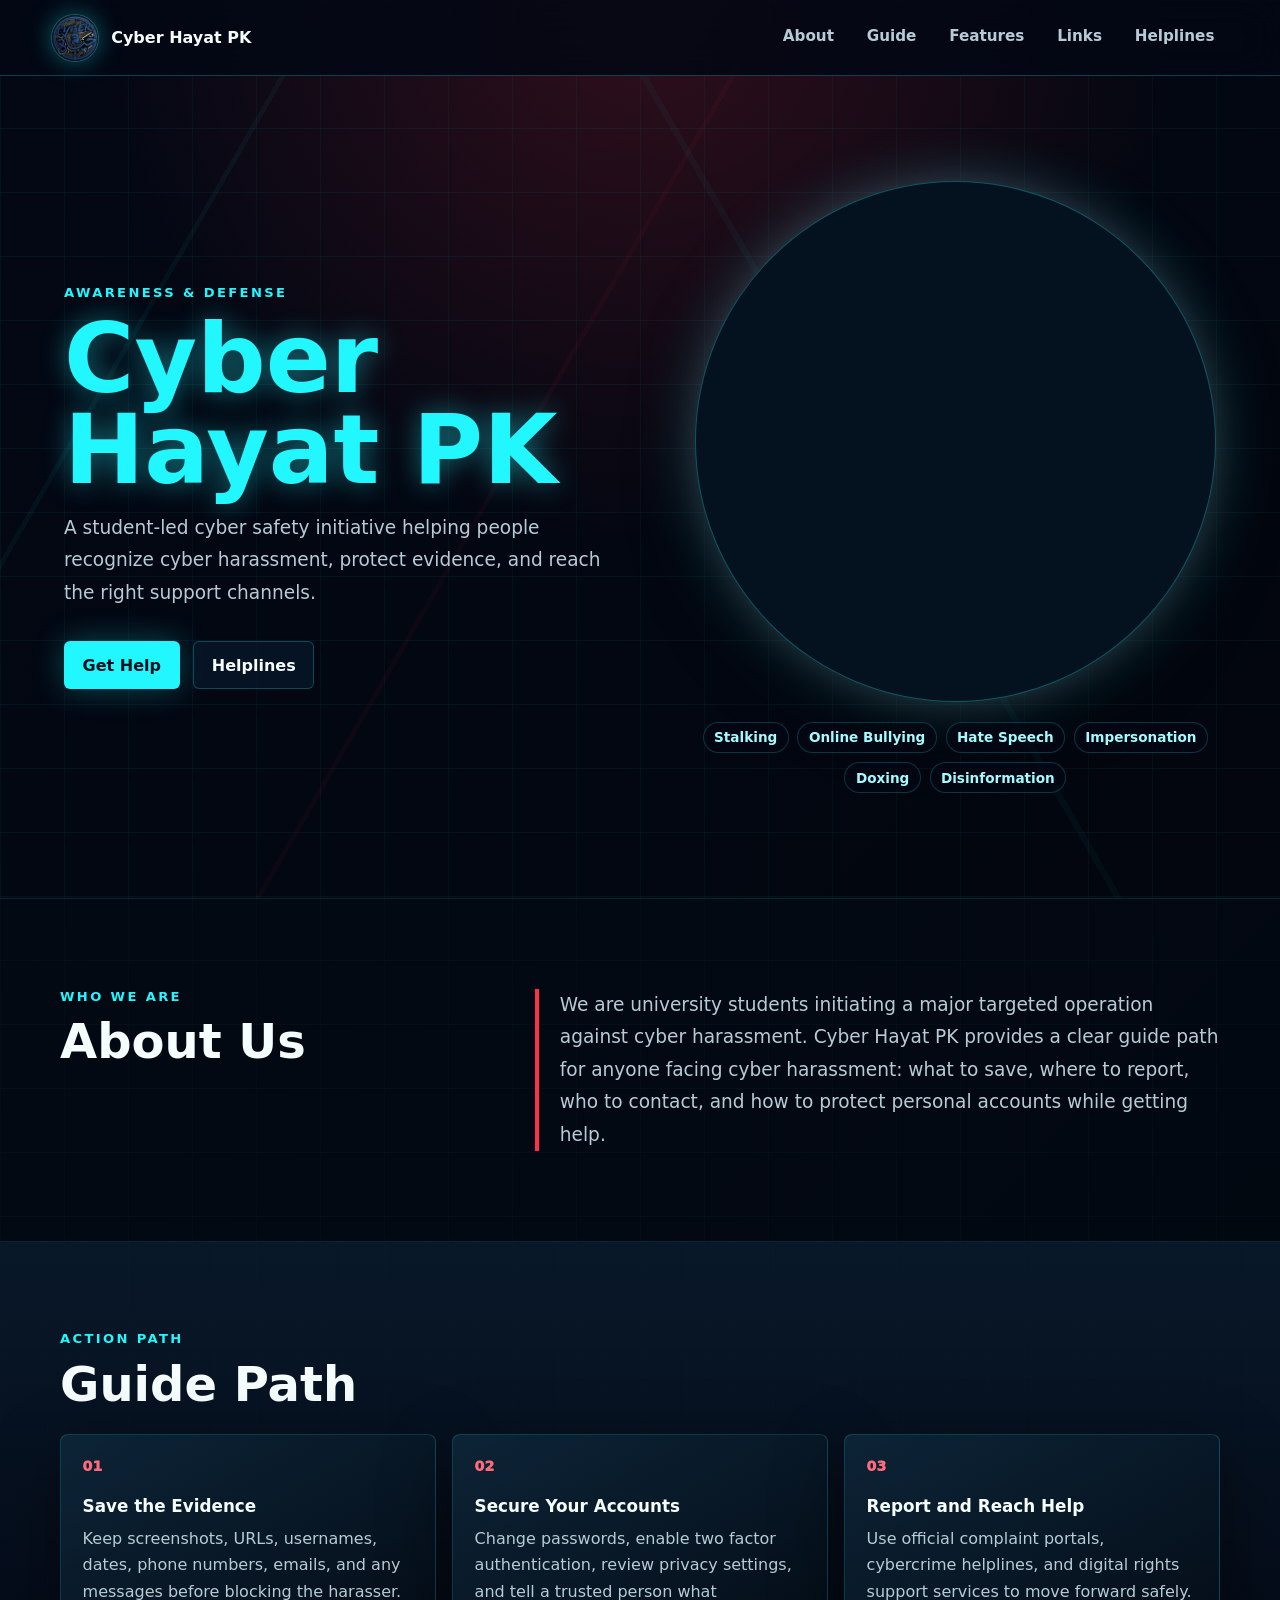
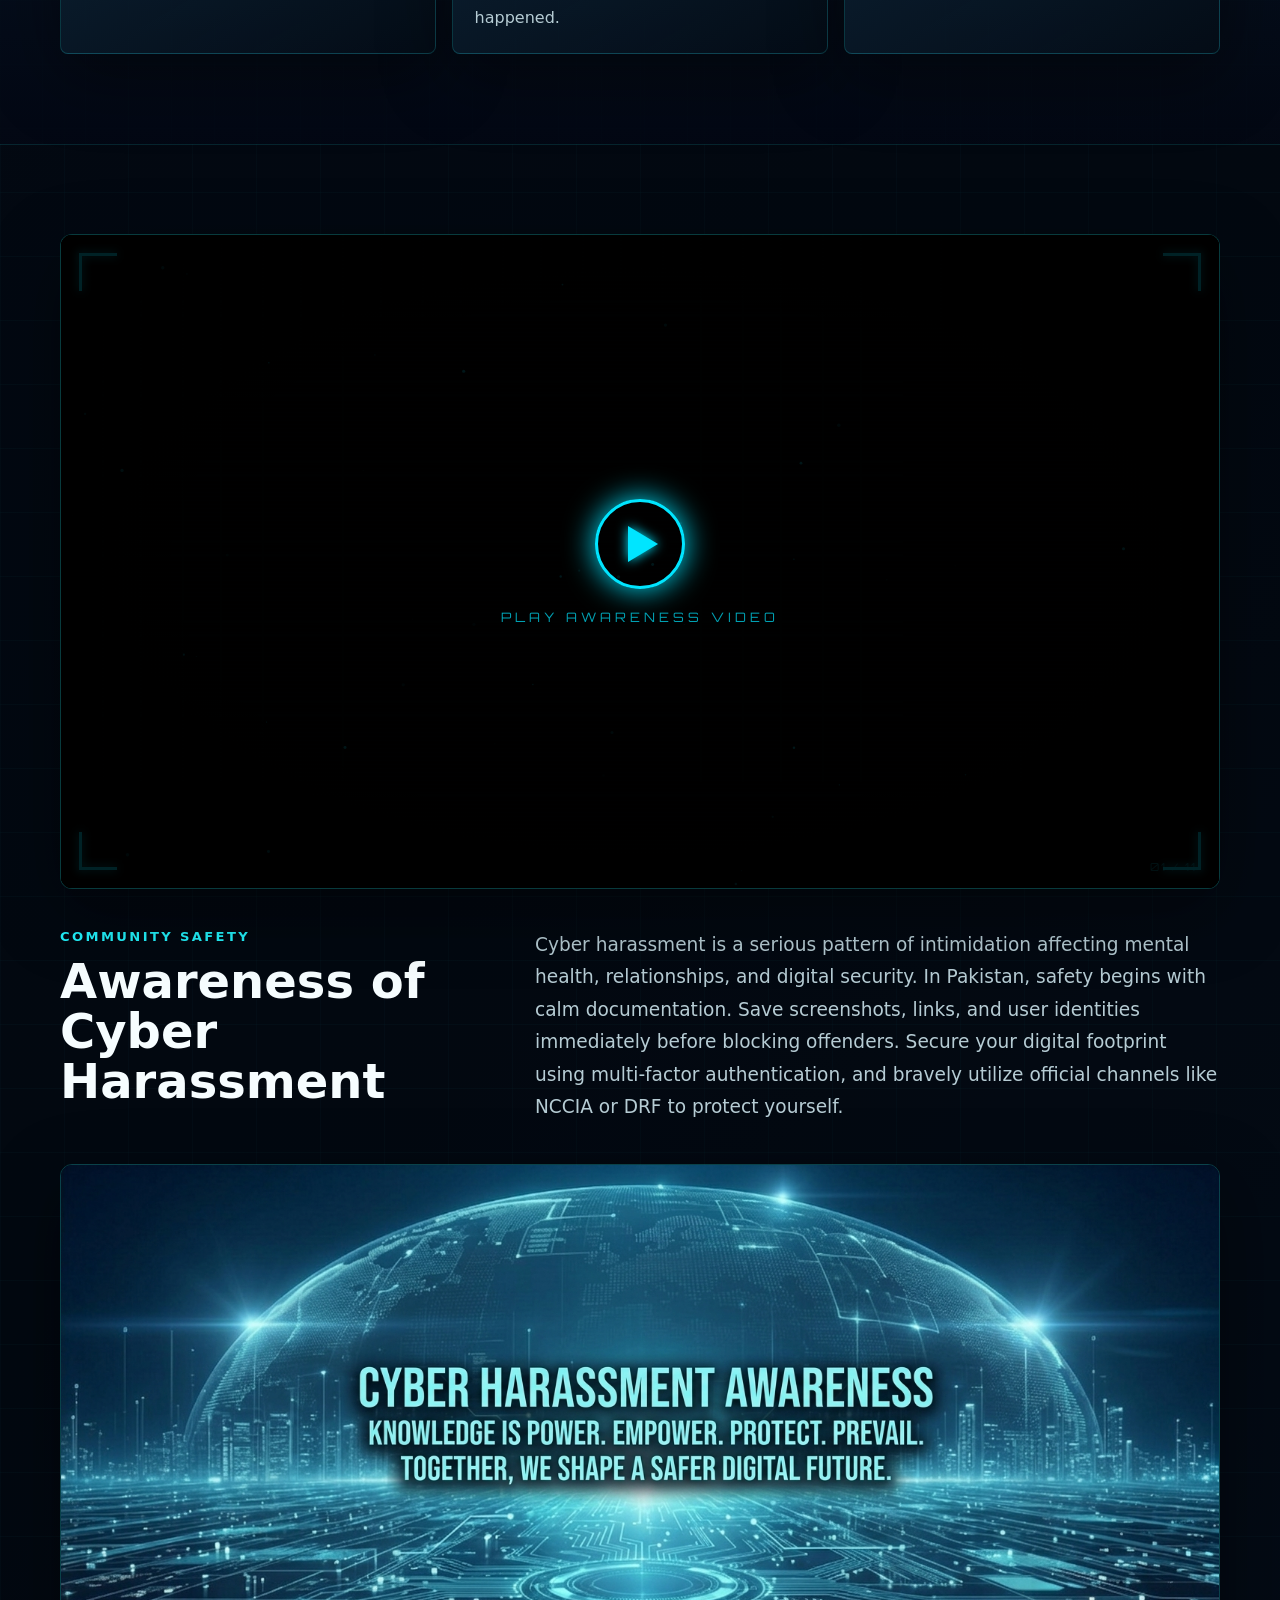
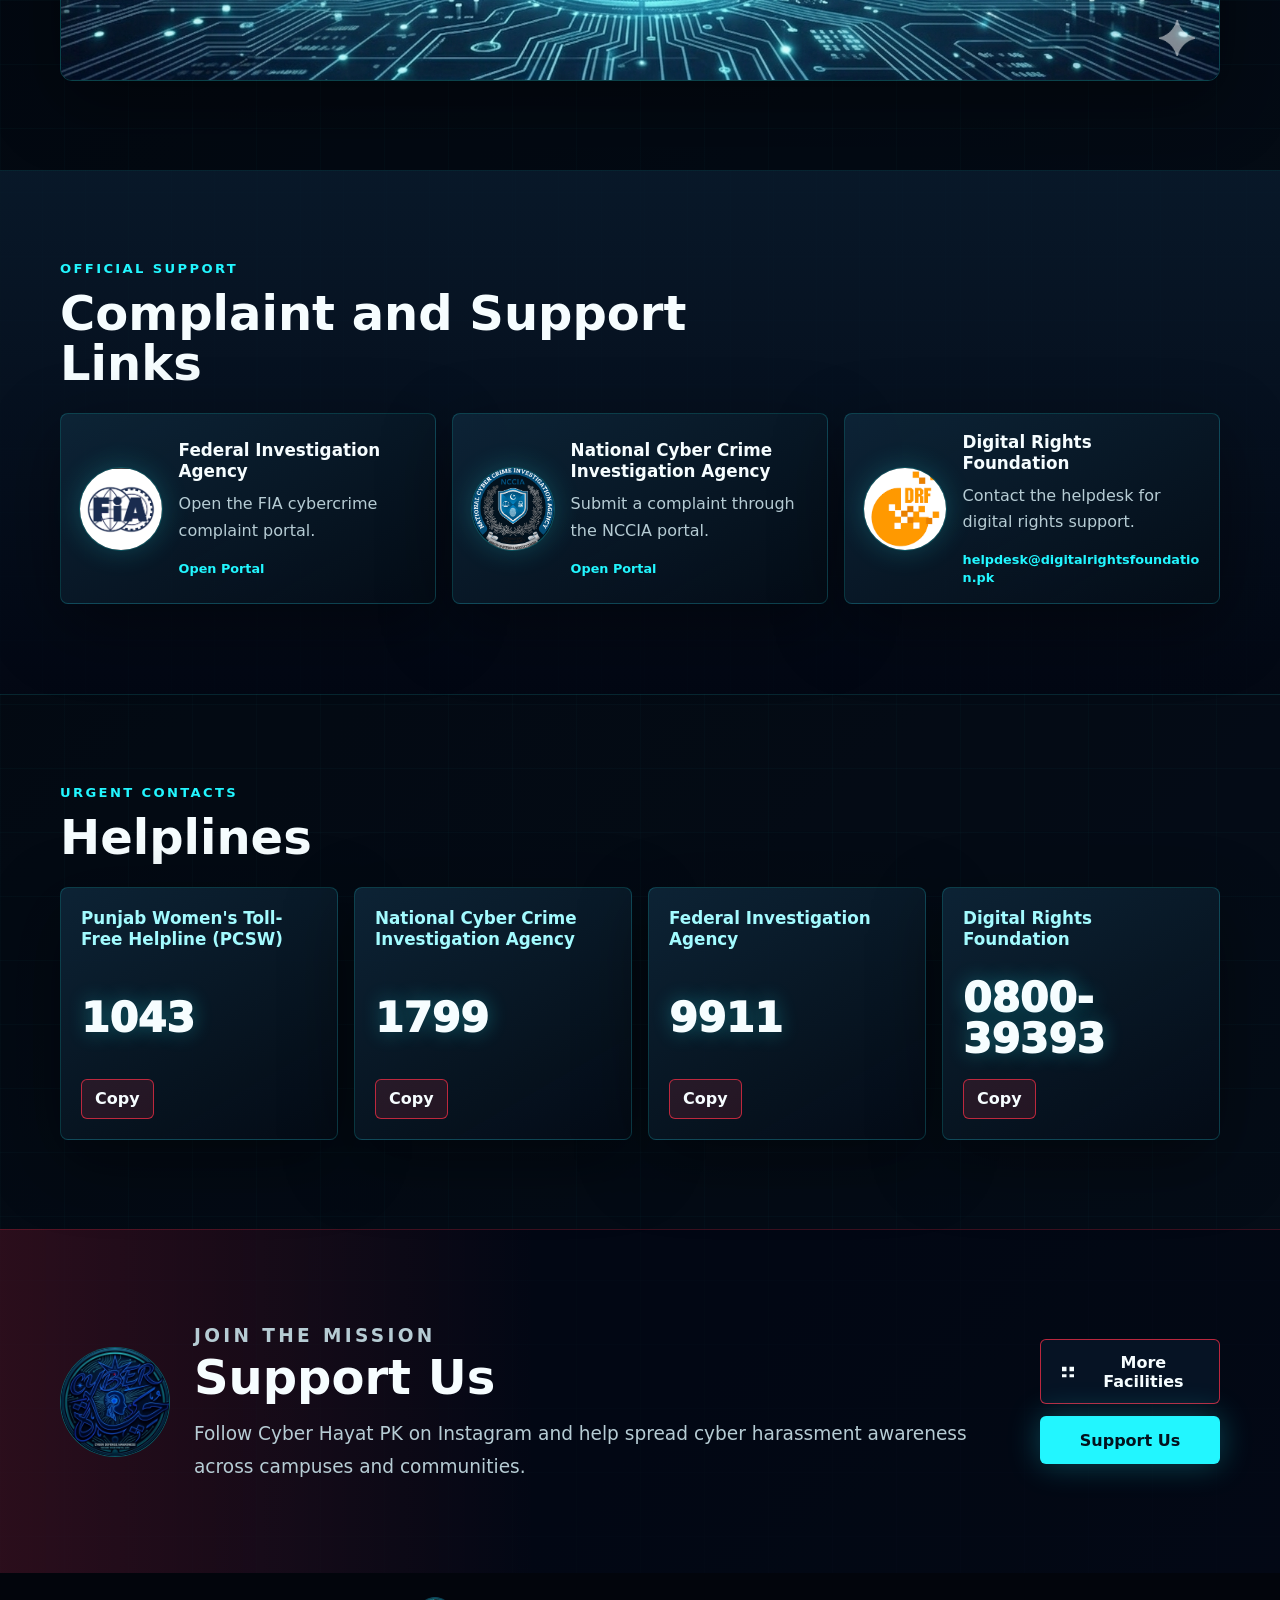
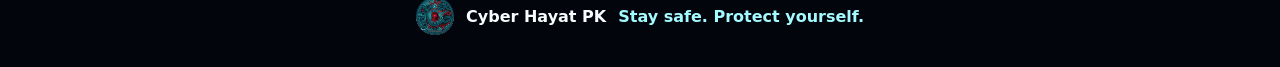
==== commit 7454d586: "Update index.html" ====
--- a/index.html
+++ b/index.html
@@ -44,7 +44,7 @@
         </div>
         <div class="hero-visual" aria-label="Cyber Hayat PK logo and focus areas">
           <video class="hero-logo" autoplay loop muted playsinline>
-            <source src="CYBERHAYATPK (1).mp4" type="video/mp4">
+            <source src="CYBERHAYATPK (3).mp4" type="video/mp4">
             Your browser does not support the video tag.
           </video>
           <div class="signal-list">
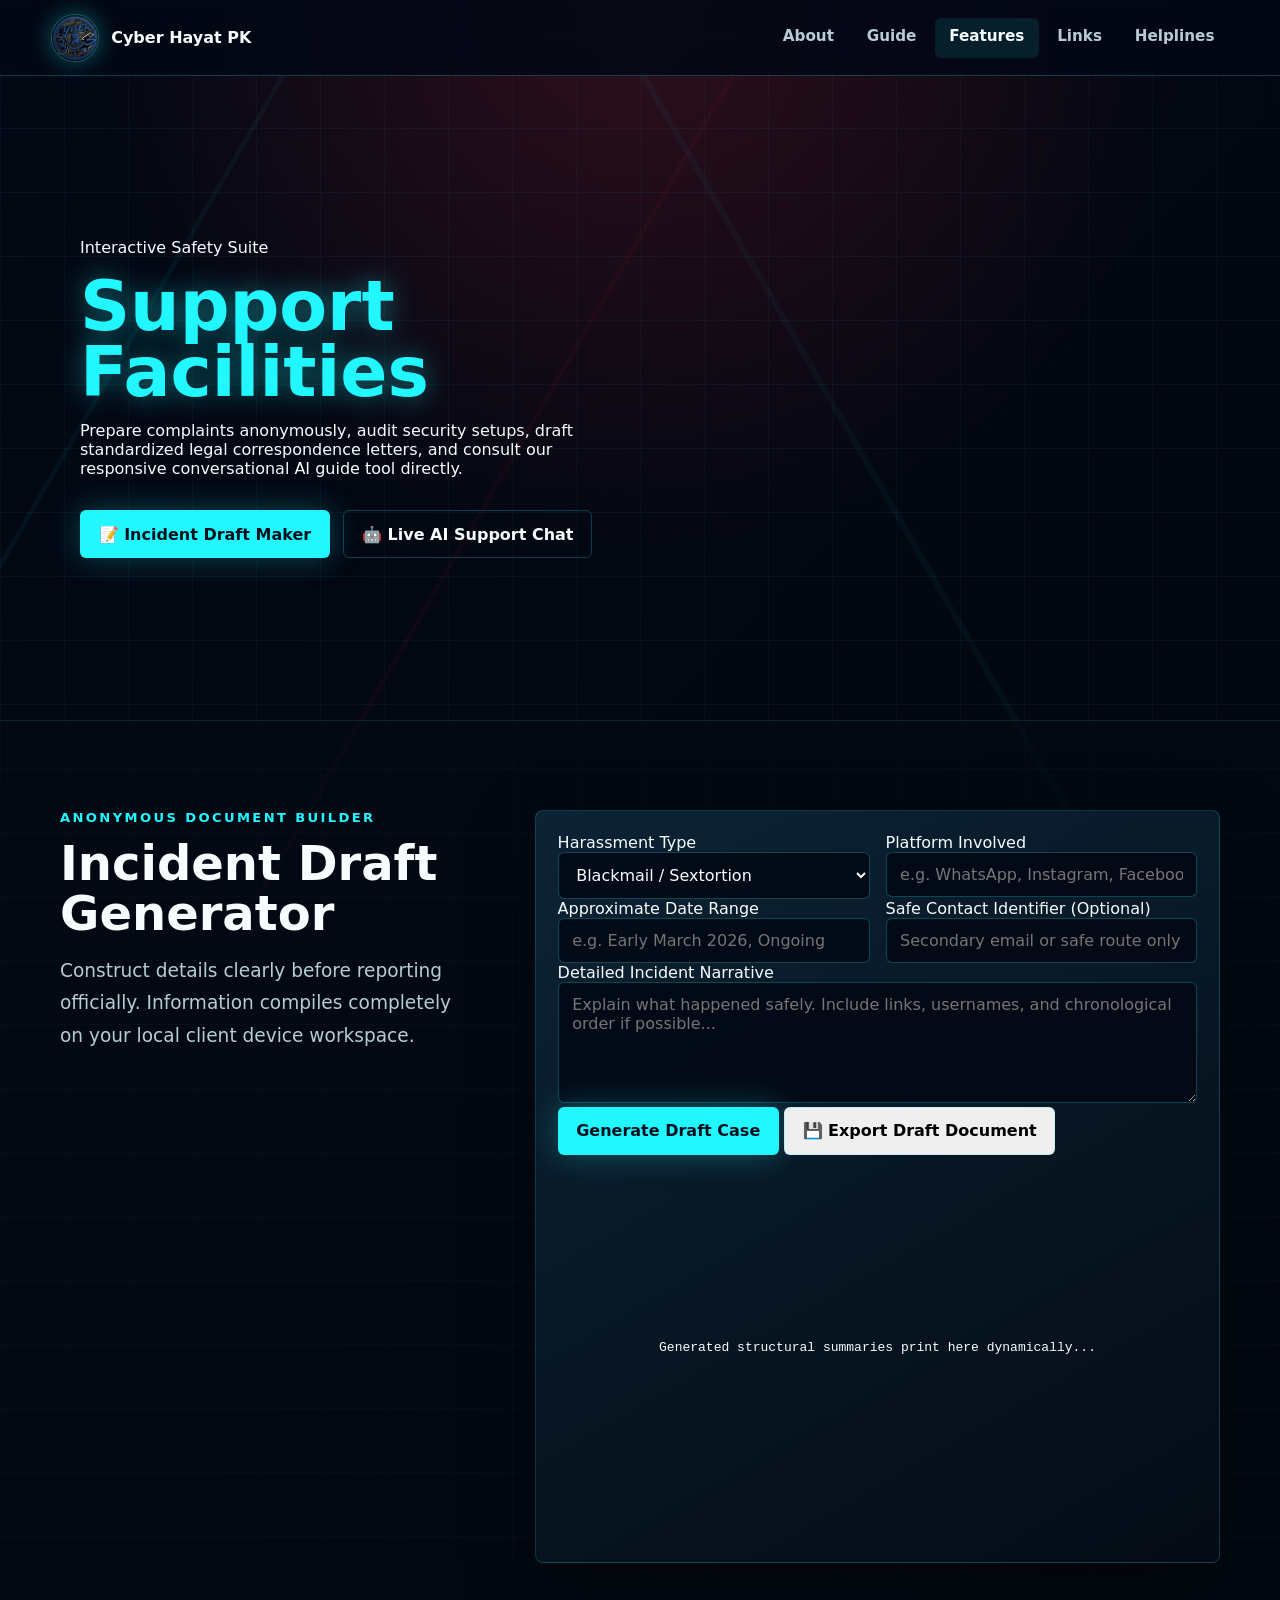
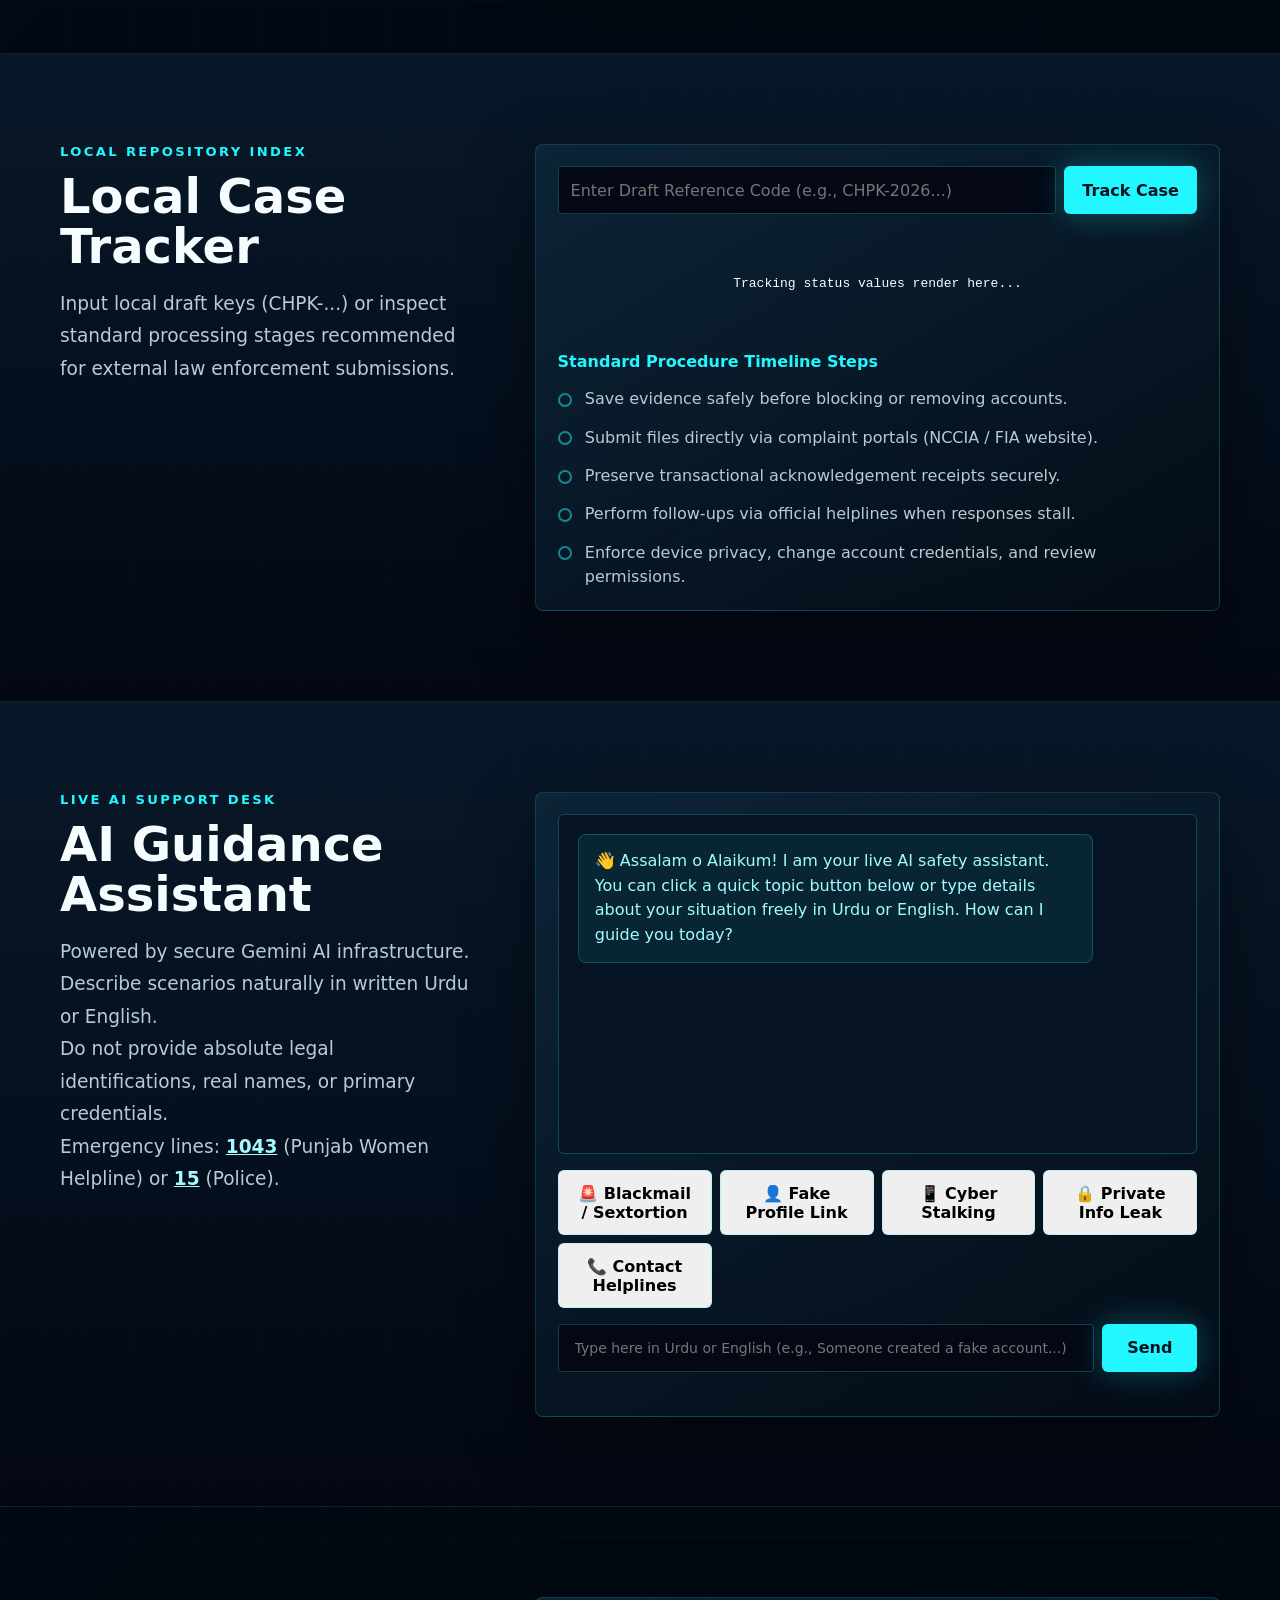
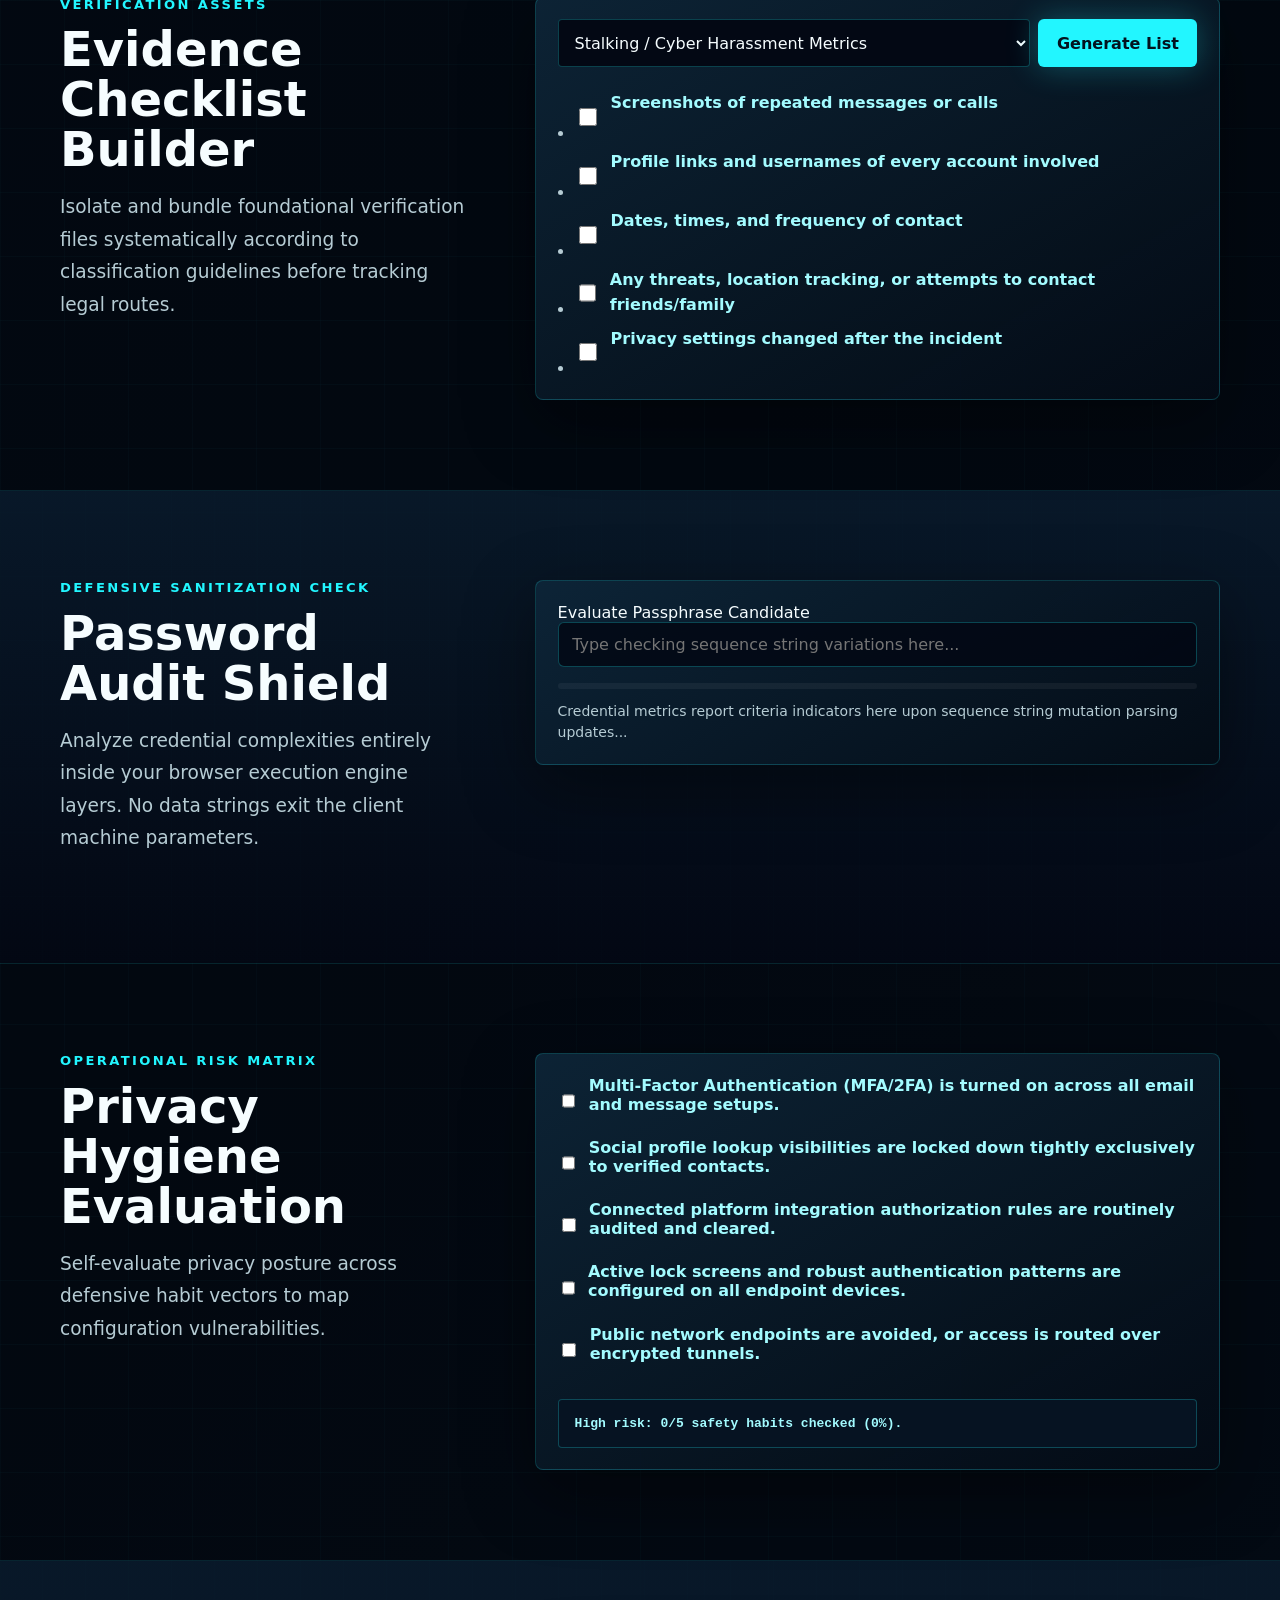
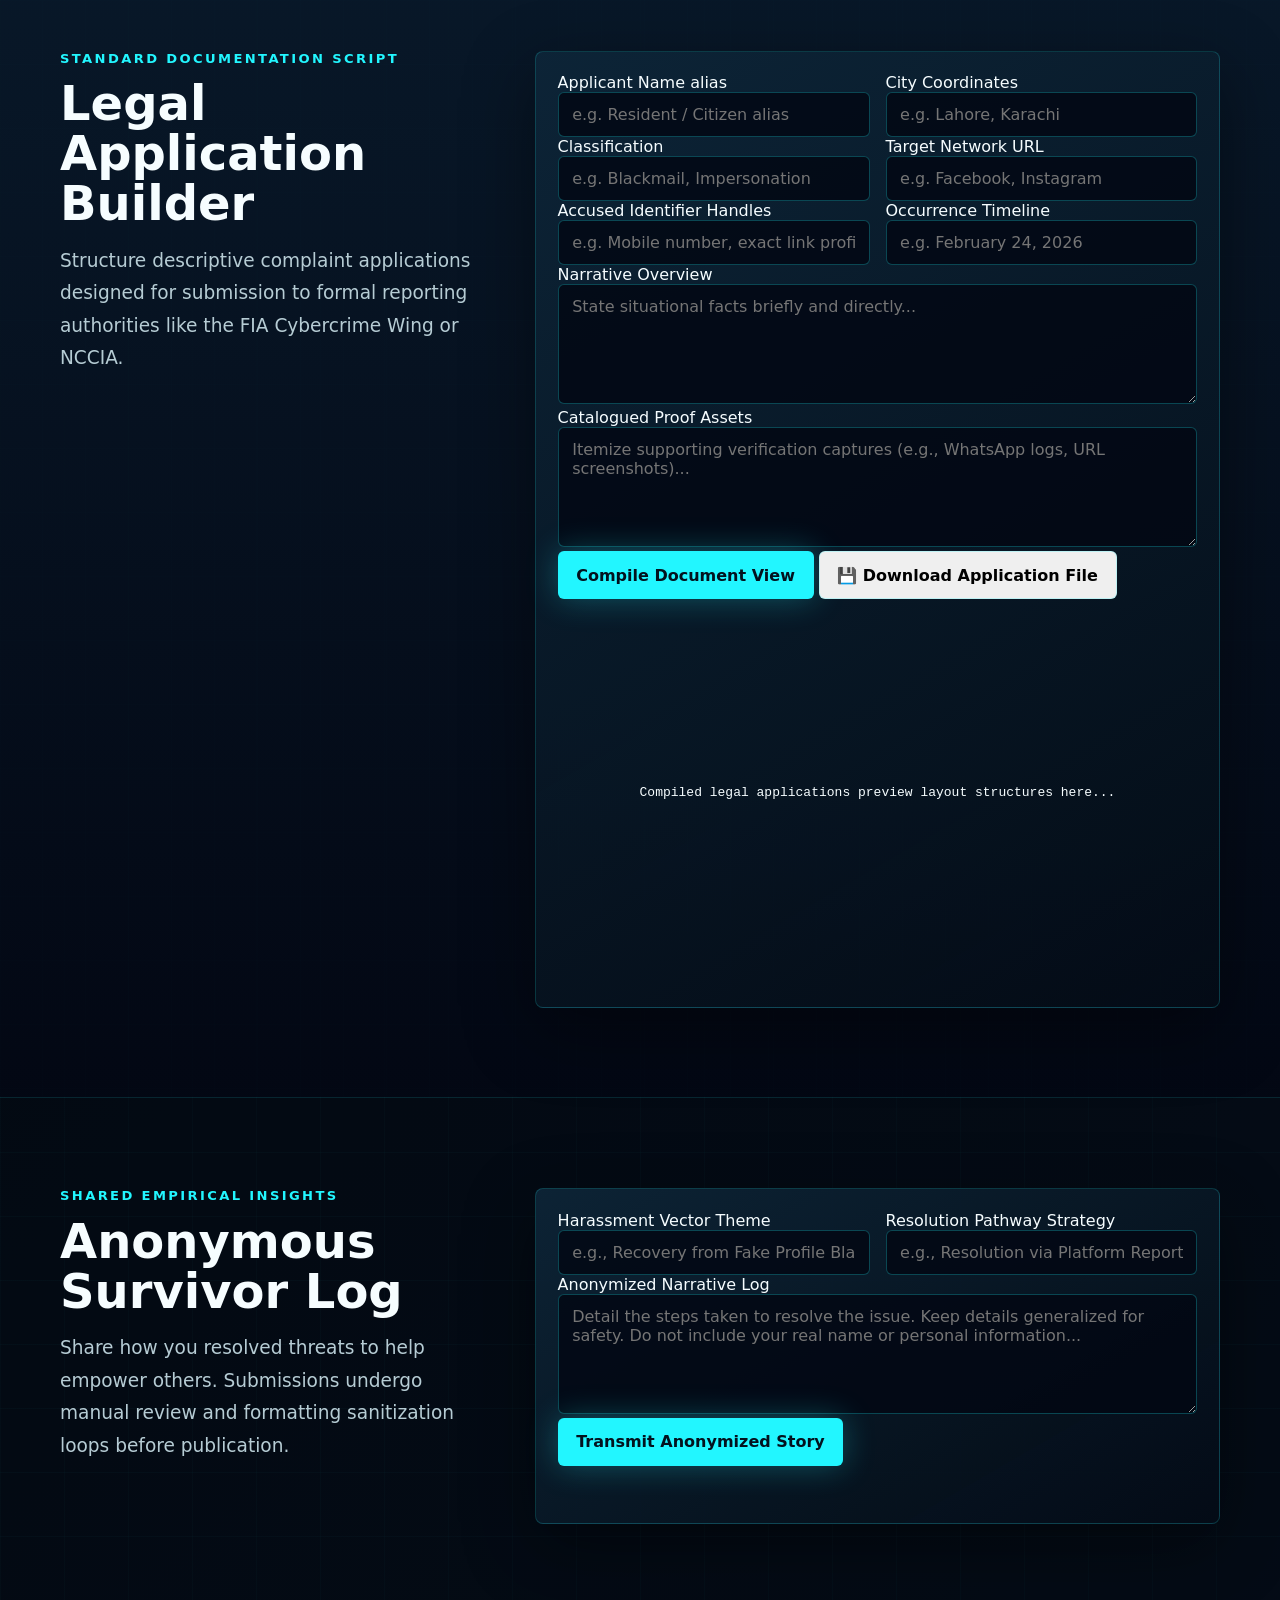
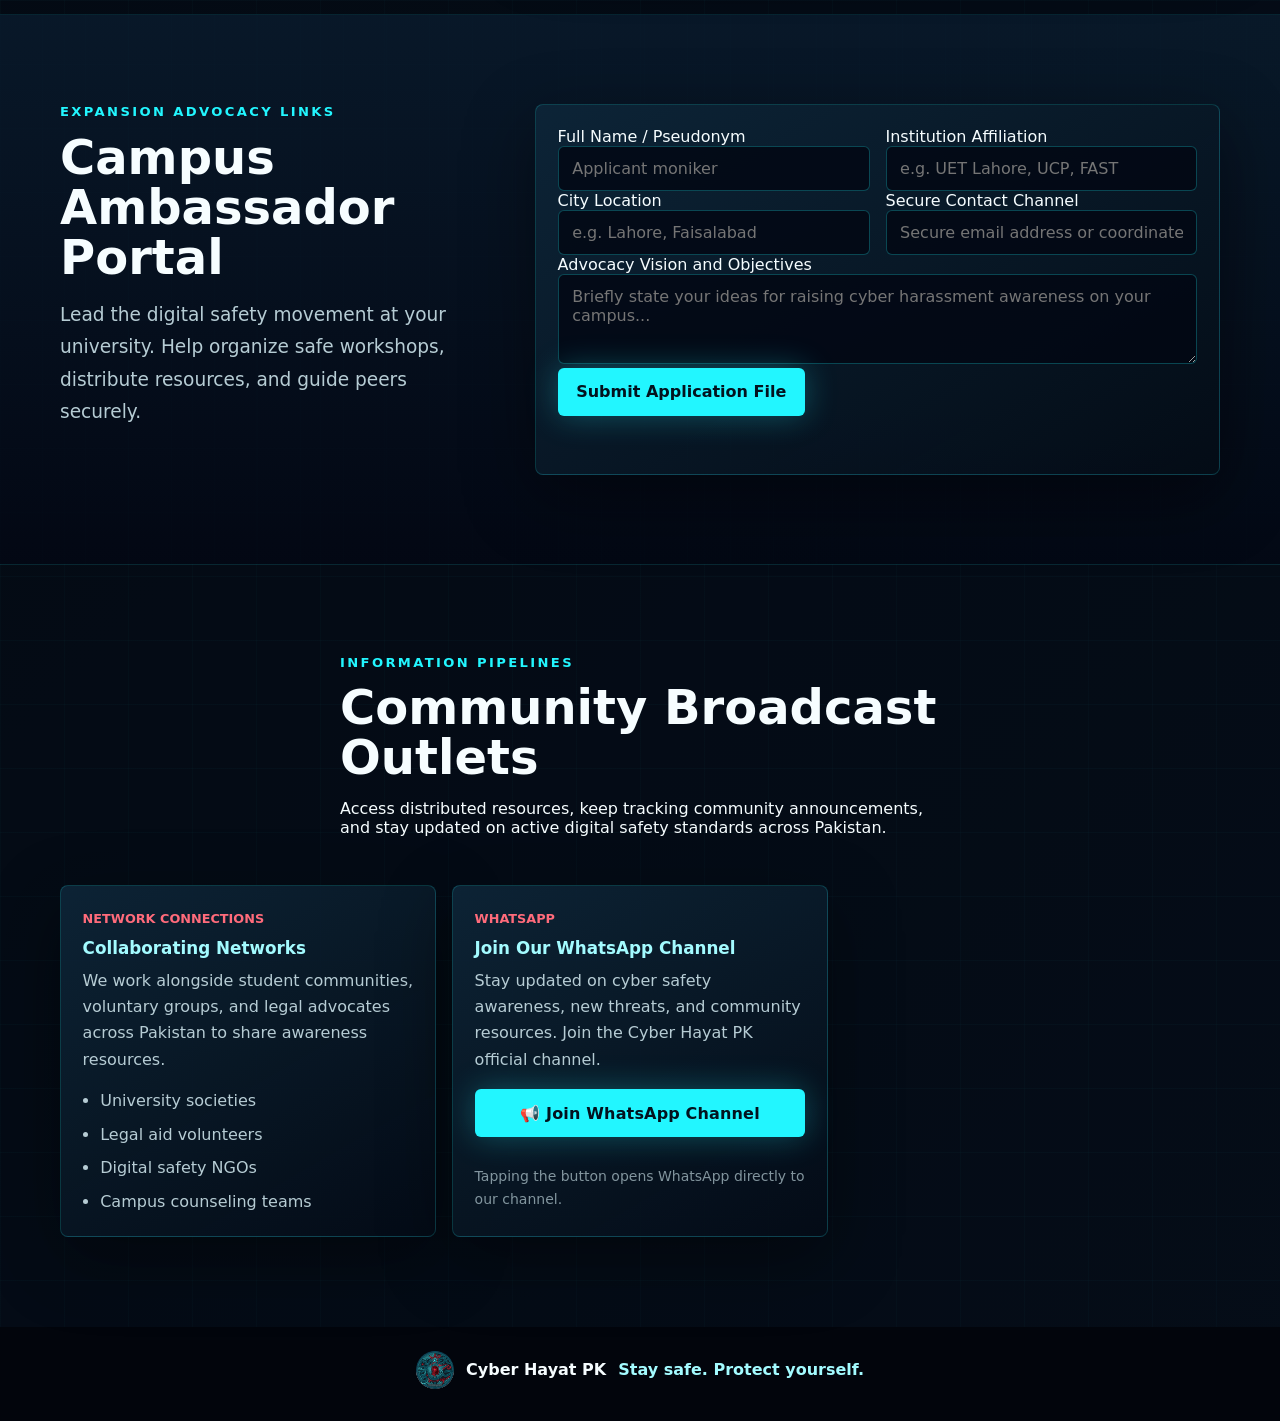
==== commit b4ac065b: "Update index AFTER HTML.html" ====
--- a/index.html
+++ b/index.html
@@ -3,16 +3,16 @@
   <head>
     <meta charset="UTF-8" />
     <meta name="viewport" content="width=device-width, initial-scale=1.0" />
-    <title>Cyber Hayat PK</title>
+    <title>More Facilities | Cyber Hayat PK</title>
     <meta
       name="description"
-      content="Cyber Hayat PK awareness and defense website for cyber harassment guidance, official complaint links, and helplines in Pakistan."
+      content="More Cyber Hayat PK facilities: anonymous incident reporting draft, case tracker, chatbot guidance, legal rights, Urdu support, evidence tools, complaint templates, and community programs."
     />
     <link rel="stylesheet" href="styles.css" />
   </head>
-  <body>
+  <body class="features-page" data-language="en">
     <header class="site-header">
-      <a class="brand" href="#top" aria-label="Cyber Hayat PK home">
+      <a class="brand" href="index.html#top" aria-label="Cyber Hayat PK home">
         <img
           src="BKK1.png"
           alt="Cyber Hayat PK shield logo"
@@ -20,243 +20,347 @@
         <span>Cyber Hayat PK</span>
       </a>
       <nav aria-label="Primary navigation">
-        <a href="#about">About</a>
-        <a href="#guide">Guide</a>
-        <a href="features.html">Features</a>
-        <a href="#support-links">Links</a>
-        <a href="#helplines">Helplines</a>
+        <a href="index.html#about">About</a>
+        <a href="index.html#guide">Guide</a>
+        <a href="features.html" aria-current="page">Features</a>
+        <a href="index.html#support-links">Links</a>
+        <a href="index.html#helplines">Helplines</a>
       </nav>
     </header>
 
     <main id="top">
-      <section class="hero" aria-labelledby="hero-title">
-        <div class="hero-copy">
-          <p class="eyebrow">Awareness &amp; Defense</p>
-          <h1 id="hero-title">Cyber Hayat PK</h1>
-          <p class="hero-text">
-            A student-led cyber safety initiative helping people recognize cyber
-            harassment, protect evidence, and reach the right support channels.
+      <section class="features-hero" aria-labelledby="hero-title">
+        <div class="container text-center">
+          <p class="hero-kicker">Interactive Safety Suite</p>
+          <h1 id="hero-title">Support Facilities</h1>
+          <p class="hero-subtitle">
+            Prepare complaints anonymously, audit security setups, draft standardized legal correspondence letters, and consult our responsive conversational AI guide tool directly.
           </p>
-          <div class="hero-actions" aria-label="Primary actions">
-            <a class="button primary" href="#support-links">Get Help</a>
-            <a class="button ghost" href="#helplines">Helplines</a>
-          </div>
-        </div>
-        <div class="hero-visual" aria-label="Cyber Hayat PK logo and focus areas">
-          <video class="hero-logo" autoplay loop muted playsinline>
-            <source src="CYBERHAYATPK (3).mp4" type="video/mp4">
-            Your browser does not support the video tag.
-          </video>
-          <div class="signal-list">
-            <span>Stalking</span>
-            <span>Online Bullying</span>
-            <span>Hate Speech</span>
-            <span>Impersonation</span>
-            <span>Doxing</span>
-            <span>Disinformation</span>
-          </div>
-        </div>
-      </section>
-
-      <section class="band" id="about" aria-labelledby="about-title">
-        <div class="container split">
-          <div>
-            <p class="section-kicker">Who We Are</p>
-            <h2 id="about-title">About Us</h2>
-          </div>
-          <p class="lead">
-            We are university students initiating a major targeted operation
-            against cyber harassment. Cyber Hayat PK provides a clear guide path
-            for anyone facing cyber harassment: what to save, where to report,
-            who to contact, and how to protect personal accounts while getting
-            help.
-          </p>
-        </div>
-      </section>
-
-      <section class="band dark-band" id="guide" aria-labelledby="guide-title">
+          <div class="feature-hero-actions">
+            <a class="button primary" href="#incident-draft">📝 Incident Draft Maker</a>
+            <a class="button secondary" href="#chatbot">🤖 Live AI Support Chat</a>
+          </div>
+        </div>
+      </section>
+
+      <section class="band light-band" id="incident-draft" aria-labelledby="draft-title">
+        <div class="container tool-layout">
+          <div>
+            <p class="section-kicker">Anonymous Document Builder</p>
+            <h2 id="draft-title">Incident Draft Generator</h2>
+            <p class="feature-note">
+              Construct details clearly before reporting officially. Information compiles completely on your local client device workspace.
+            </p>
+          </div>
+          <div class="tool-panel">
+            <form id="incidentForm" autocomplete="off">
+              <div class="form-grid">
+                <div class="form-group">
+                  <label for="incidentType">Harassment Type</label>
+                  <select id="incidentType" required>
+                    <option value="Blackmail / Sextortion">Blackmail / Sextortion</option>
+                    <option value="Identity Impersonation">Fake Profile / Impersonation</option>
+                    <option value="Cyber Stalking">Continuous Stalking / Spamming</option>
+                    <option value="Doxing / Data Leak">Doxing (Private Info Leak)</option>
+                    <option value="Online Defamation / Bullying">Cyber Bullying / Defamation</option>
+                  </select>
+                </div>
+                <div class="form-group">
+                  <label for="incidentPlatform">Platform Involved</label>
+                  <input type="text" id="incidentPlatform" placeholder="e.g. WhatsApp, Instagram, Facebook" required />
+                </div>
+              </div>
+              <div class="form-grid">
+                <div class="form-group">
+                  <label for="incidentDate">Approximate Date Range</label>
+                  <input type="text" id="incidentDate" placeholder="e.g. Early March 2026, Ongoing" required />
+                </div>
+                <div class="form-group">
+                  <label for="incidentContact">Safe Contact Identifier (Optional)</label>
+                  <input type="text" id="incidentContact" placeholder="Secondary email or safe route only" />
+                </div>
+              </div>
+              <div class="form-group">
+                <label for="incidentDescription">Detailed Incident Narrative</label>
+                <textarea id="incidentDescription" rows="5" placeholder="Explain what happened safely. Include links, usernames, and chronological order if possible..." required></textarea>
+              </div>
+              <div class="form-actions-row">
+                <button class="button primary" type="submit">Generate Draft Case</button>
+                <button class="button secondary" type="button" id="exportIncident">💾 Export Draft Document</button>
+              </div>
+            </form>
+            <pre id="incidentResult" class="console-screen" aria-live="polite">Generated structural summaries print here dynamically...</pre>
+          </div>
+        </div>
+      </section>
+
+      <section class="band dark-band" id="case-tracker" aria-labelledby="tracker-title">
+        <div class="container tool-layout">
+          <div>
+            <p class="section-kicker">Local Repository Index</p>
+            <h2 id="tracker-title">Local Case Tracker</h2>
+            <p class="feature-note">
+              Input local draft keys (CHPK-...) or inspect standard processing stages recommended for external law enforcement submissions.
+            </p>
+          </div>
+          <div class="tool-panel">
+            <div style="display:flex;gap:0.5rem;margin-bottom:1.5rem;">
+              <input type="text" id="trackerInput" placeholder="Enter Draft Reference Code (e.g., CHPK-2026...)" style="flex:1;padding:0.75rem;border-radius:4px;border:1px solid var(--line);background:var(--bg);color:var(--text);" />
+              <button class="button primary" id="trackButton" style="white-space:nowrap;">Track Case</button>
+            </div>
+            <pre id="trackerOutput" class="console-screen" style="min-height:90px;margin-bottom:1.5rem;">Tracking status values render here...</pre>
+            <h4 style="color:var(--cyan);margin-bottom:0.75rem;">Standard Procedure Timeline Steps</h4>
+            <ul class="timeline" id="trackerTimeline">
+              <li>Save evidence safely before blocking or removing accounts.</li>
+              <li>Submit files directly via complaint portals (NCCIA / FIA website).</li>
+              <li>Preserve transactional acknowledgement receipts securely.</li>
+              <li>Perform follow-ups via official helplines when responses stall.</li>
+              <li>Enforce device privacy, change account credentials, and review permissions.</li>
+            </ul>
+          </div>
+        </div>
+      </section>
+
+      <section class="band dark-band" id="chatbot" aria-labelledby="chatbot-title">
+        <div class="container tool-layout">
+          <div>
+            <p class="section-kicker">Live AI Support Desk</p>
+            <h2 id="chatbot-title">AI Guidance Assistant</h2>
+            <p class="feature-note">
+              Powered by secure Gemini AI infrastructure. Describe scenarios naturally in written Urdu or English.<br />
+              Do not provide absolute legal identifications, real names, or primary credentials.<br />
+              Emergency lines: <a href="tel:1043" style="color:var(--cyan-soft); font-weight:600;">1043</a> (Punjab Women Helpline) or <a href="tel:15" style="color:var(--cyan-soft); font-weight:600;">15</a> (Police).
+            </p>
+          </div>
+          <div class="tool-panel">
+            <div id="chatWindow" class="chat-window" role="log" aria-live="polite" aria-label="Chat messages" 
+                 style="display:flex;flex-direction:column;gap:0.9rem;min-height:340px;max-height:420px;overflow-y:auto;scroll-behavior:smooth;padding:1.2rem;background:var(--bg-2);border:1px solid var(--line);border-radius:6px;margin-bottom:1rem;">
+            </div>
+            <div class="chat-options-grid" style="display:grid;grid-template-columns:repeat(auto-fit, minmax(135px, 1fr));gap:0.5rem;margin-bottom:1rem;">
+              <button class="button secondary text-sm" data-chat-topic="blackmail">🚨 Blackmail / Sextortion</button>
+              <button class="button secondary text-sm" data-chat-topic="fake">👤 Fake Profile Link</button>
+              <button class="button secondary text-sm" data-chat-topic="stalking">📱 Cyber Stalking</button>
+              <button class="button secondary text-sm" data-chat-topic="doxing">🔒 Private Info Leak</button>
+              <button class="button secondary text-sm" data-chat-topic="urgent">📞 Contact Helplines</button>
+            </div>
+            <form id="chatForm" style="display:flex;gap:0.5rem;align-items:stretch;" autocomplete="off">
+              <input type="text" id="chatInput" placeholder="Type here in Urdu or English (e.g., Someone created a fake account...)" required 
+                     style="flex:1;padding:0.75rem 1rem;background:var(--bg);border:1px solid var(--line);color:var(--text);border-radius:4px;font-size:14px;" />
+              <button type="submit" id="sendBtn" class="button primary" style="padding:0 1.5rem;white-space:nowrap;">Send</button>
+            </form>
+            <p id="chatStatus" style="font-size:12px;color:var(--muted);margin-top:6px;min-height:16px;margin-bottom:0; font-family:monospace;"></p>
+          </div>
+        </div>
+      </section>
+
+      <section class="band light-band" id="evidence-toolkit" aria-labelledby="evidence-title">
+        <div class="container tool-layout">
+          <div>
+            <p class="section-kicker">Verification Assets</p>
+            <h2 id="evidence-title">Evidence Checklist Builder</h2>
+            <p class="feature-note">
+              Isolate and bundle foundational verification files systematically according to classification guidelines before tracking legal routes.
+            </p>
+          </div>
+          <div class="tool-panel">
+            <div style="display:flex;gap:0.5rem;margin-bottom:1.5rem;">
+              <select id="evidenceType" style="flex:1;padding:0.75rem;border-radius:4px;border:1px solid var(--line);background:var(--bg);color:var(--text);">
+                <option value="stalking">Stalking / Cyber Harassment Metrics</option>
+                <option value="sextortion">Blackmail / Sextortion Traces</option>
+                <option value="impersonation">Identity Spoofing / Impersonation Items</option>
+                <option value="doxing">Doxing Data Elements</option>
+                <option value="bullying">Coordinated Defamation / Bullying Blocks</option>
+              </select>
+              <button class="button primary" id="buildChecklist" style="white-space:nowrap;">Generate List</button>
+            </div>
+            <div id="checklistOutput"></div>
+          </div>
+        </div>
+      </section>
+
+      <section class="band dark-band" id="credential-strength" aria-labelledby="meter-title">
+        <div class="container tool-layout">
+          <div>
+            <p class="section-kicker">Defensive Sanitization Check</p>
+            <h2 id="meter-title">Password Audit Shield</h2>
+            <p class="feature-note">
+              Analyze credential complexities entirely inside your browser execution engine layers. No data strings exit the client machine parameters.
+            </p>
+          </div>
+          <div class="tool-panel">
+            <div class="form-group">
+              <label for="passwordInput">Evaluate Passphrase Candidate</label>
+              <input type="text" id="passwordInput" placeholder="Type checking sequence string variations here..." />
+            </div>
+            <div class="password-meter-container" style="margin-top:1rem;margin-bottom:0.75rem;background:rgba(255,255,255,0.05);height:6px;border-radius:3px;overflow:hidden;position:relative;">
+              <div id="passwordMeter" style="--meter-width:0%; --meter-color:var(--red); width:var(--meter-width); background:var(--meter-color); height:100%; transition:width 0.25s ease, background 0.25s ease;"></div>
+            </div>
+            <p id="passwordFeedback" style="font-size:0.875rem;color:var(--muted);line-height:1.5;">
+              Credential metrics report criteria indicators here upon sequence string mutation parsing updates...
+            </p>
+          </div>
+        </div>
+      </section>
+
+      <section class="band light-band" id="safety-audit" aria-labelledby="audit-title">
+        <div class="container tool-layout">
+          <div>
+            <p class="section-kicker">Operational Risk Matrix</p>
+            <h2 id="audit-title">Privacy Hygiene Evaluation</h2>
+            <p class="feature-note">
+              Self-evaluate privacy posture across defensive habit vectors to map configuration vulnerabilities.
+            </p>
+          </div>
+          <div class="tool-panel">
+            <form id="auditForm">
+              <div style="display:flex;flex-direction:column;gap:0.75rem;">
+                <label class="checkbox-row"><input type="checkbox" /> Multi-Factor Authentication (MFA/2FA) is turned on across all email and message setups.</label>
+                <label class="checkbox-row"><input type="checkbox" /> Social profile lookup visibilities are locked down tightly exclusively to verified contacts.</label>
+                <label class="checkbox-row"><input type="checkbox" /> Connected platform integration authorization rules are routinely audited and cleared.</label>
+                <label class="checkbox-row"><input type="checkbox" /> Active lock screens and robust authentication patterns are configured on all endpoint devices.</label>
+                <label class="checkbox-row"><input type="checkbox" /> Public network endpoints are avoided, or access is routed over encrypted tunnels.</label>
+              </div>
+            </form>
+            <div id="auditResult" style="margin-top:1.5rem;padding:1rem;background:var(--bg-2);border:1px solid var(--line);border-radius:4px;color:var(--cyan-soft);font-weight:600;font-family:monospace;">
+              Awaiting selection parameters...
+            </div>
+          </div>
+        </div>
+      </section>
+
+      <section class="band dark-band" id="complaint-generator" aria-labelledby="letter-title">
+        <div class="container tool-layout">
+          <div>
+            <p class="section-kicker">Standard Documentation Script</p>
+            <h2 id="letter-title">Legal Application Builder</h2>
+            <p class="feature-note">
+              Structure descriptive complaint applications designed for submission to formal reporting authorities like the FIA Cybercrime Wing or NCCIA.
+            </p>
+          </div>
+          <div class="tool-panel">
+            <form id="letterForm">
+              <div class="form-grid">
+                <div class="form-group"><label for="letterName">Applicant Name alias</label><input type="text" id="letterName" placeholder="e.g. Resident / Citizen alias" /></div>
+                <div class="form-group"><label for="letterCity">City Coordinates</label><input type="text" id="letterCity" placeholder="e.g. Lahore, Karachi" /></div>
+              </div>
+              <div class="form-grid">
+                <div class="form-group"><label for="letterType">Classification</label><input type="text" id="letterType" placeholder="e.g. Blackmail, Impersonation" /></div>
+                <div class="form-group"><label for="letterPlatform">Target Network URL</label><input type="text" id="letterPlatform" placeholder="e.g. Facebook, Instagram" /></div>
+              </div>
+              <div class="form-grid">
+                <div class="form-group"><label for="letterAccused">Accused Identifier Handles</label><input type="text" id="letterAccused" placeholder="e.g. Mobile number, exact link profile URL" /></div>
+                <div class="form-group"><label for="letterDate">Occurrence Timeline</label><input type="text" id="letterDate" placeholder="e.g. February 24, 2026" /></div>
+              </div>
+              <div class="form-group"><label for="letterSummary">Narrative Overview</label><textarea id="letterSummary" rows="3" placeholder="State situational facts briefly and directly..."></textarea></div>
+              <div class="form-group"><label for="letterEvidence">Catalogued Proof Assets</label><textarea id="letterEvidence" rows="3" placeholder="Itemize supporting verification captures (e.g., WhatsApp logs, URL screenshots)..."></textarea></div>
+              <div class="form-actions-row">
+                <button class="button primary" type="submit">Compile Document View</button>
+                <button class="button secondary" type="button" id="downloadLetter">💾 Download Application File</button>
+              </div>
+            </form>
+            <pre id="letterPreview" class="console-screen" style="white-space:pre-wrap;">Compiled legal applications preview layout structures here...</pre>
+          </div>
+        </div>
+      </section>
+
+      <section class="band light-band" id="community-stories" aria-labelledby="stories-title">
+        <div class="container tool-layout">
+          <div>
+            <p class="section-kicker">Shared Empirical Insights</p>
+            <h2 id="stories-title">Anonymous Survivor Log</h2>
+            <p class="feature-note">
+              Share how you resolved threats to help empower others. Submissions undergo manual review and formatting sanitization loops before publication.
+            </p>
+          </div>
+          <div class="tool-panel">
+            <form id="storyForm">
+              <div class="form-grid">
+                <div class="form-group">
+                  <label for="storyTheme">Harassment Vector Theme</label>
+                  <input type="text" id="storyTheme" placeholder="e.g., Recovery from Fake Profile Blackmail" required />
+                </div>
+                <div class="form-group">
+                  <label for="storyOutcome">Resolution Pathway Strategy</label>
+                  <input type="text" id="storyOutcome" placeholder="e.g., Resolution via Platform Reporting & FIA Assistance" required />
+                </div>
+              </div>
+              <div class="form-group">
+                <label for="storyText">Anonymized Narrative Log</label>
+                <textarea id="storyText" rows="4" placeholder="Detail the steps taken to resolve the issue. Keep details generalized for safety. Do not include your real name or personal information..." required></textarea>
+              </div>
+              <button class="button primary" type="submit">Transmit Anonymized Story</button>
+            </form>
+            <p id="storyResult" style="margin-top:1rem;font-weight:600;font-size:14px;color:var(--cyan-soft);min-height:20px;"></p>
+          </div>
+        </div>
+      </section>
+
+      <section class="band dark-band" id="campus-program" aria-labelledby="ambassador-title">
+        <div class="container tool-layout">
+          <div>
+            <p class="section-kicker">Expansion Advocacy Links</p>
+            <h2 id="ambassador-title">Campus Ambassador Portal</h2>
+            <p class="feature-note">
+              Lead the digital safety movement at your university. Help organize safe workshops, distribute resources, and guide peers securely.
+            </p>
+          </div>
+          <div class="tool-panel">
+            <form id="ambassadorForm">
+              <div class="form-grid">
+                <div class="form-group"><label for="ambassadorName">Full Name / Pseudonym</label><input type="text" id="ambassadorName" placeholder="Applicant moniker" required /></div>
+                <div class="form-group"><label for="ambassadorCampus">Institution Affiliation</label><input type="text" id="ambassadorCampus" placeholder="e.g. UET Lahore, UCP, FAST" required /></div>
+              </div>
+              <div class="form-grid">
+                <div class="form-group"><label for="ambassadorCity">City Location</label><input type="text" id="ambassadorCity" placeholder="e.g. Lahore, Faisalabad" required /></div>
+                <div class="form-group"><label for="ambassadorContact">Secure Contact Channel</label><input type="text" id="ambassadorContact" placeholder="Secure email address or coordinate" required /></div>
+              </div>
+              <div class="form-group">
+                <label for="ambassadorWhy">Advocacy Vision and Objectives</label>
+                <textarea id="ambassadorWhy" rows="3" placeholder="Briefly state your ideas for raising cyber harassment awareness on your campus..." required></textarea>
+              </div>
+              <button class="button primary" type="submit">Submit Application File</button>
+            </form>
+            <p id="ambassadorResult" style="margin-top:1rem;font-weight:600;font-size:14px;color:var(--cyan-soft);min-height:20px;white-space:pre-wrap;"></p>
+          </div>
+        </div>
+      </section>
+
+      <section class="band light-band" id="broadcast-feed" aria-labelledby="broadcast-title">
         <div class="container">
-          <p class="section-kicker">Action Path</p>
-          <h2 id="guide-title">Guide Path</h2>
-          <div class="steps">
-            <article class="step-card">
-              <span class="step-number">01</span>
-              <h3>Save the Evidence</h3>
-              <p>
-                Keep screenshots, URLs, usernames, dates, phone numbers, emails,
-                and any messages before blocking the harasser.
-              </p>
+          <div class="text-center" style="max-width:600px;margin:0 auto 3rem auto;">
+            <p class="section-kicker">Information Pipelines</p>
+            <h2 id="broadcast-title">Community Broadcast Outlets</h2>
+            <p>Access distributed resources, keep tracking community announcements, and stay updated on active digital safety standards across Pakistan.</p>
+          </div>
+          <div class="trust-grid">
+            <article class="trust-card" id="partners">
+              <span class="trust-meta">Network Connections</span>
+              <h3>Collaborating Networks</h3>
+              <p>We work alongside student communities, voluntary groups, and legal advocates across Pakistan to share awareness resources.</p>
+              <ul class="partner-list">
+                <li>University societies</li>
+                <li>Legal aid volunteers</li>
+                <li>Digital safety NGOs</li>
+                <li>Campus counseling teams</li>
+              </ul>
             </article>
-            <article class="step-card">
-              <span class="step-number">02</span>
-              <h3>Secure Your Accounts</h3>
-              <p>
-                Change passwords, enable two factor authentication, review
-                privacy settings, and tell a trusted person what happened.
-              </p>
+            <article class="trust-card" id="whatsapp">
+              <span class="trust-meta">WhatsApp</span>
+              <h3>Join Our WhatsApp Channel</h3>
+              <p>Stay updated on cyber safety awareness, new threats, and community resources. Join the Cyber Hayat PK official channel.</p>
+              <div class="whatsapp-panel">
+                <a
+                  class="button primary whatsapp-channel-btn"
+                  id="whatsappChannelBtn"
+                  href="https://whatsapp.com/channel/0029Vb8nyrC4o7qUW8L3h23G"
+                  target="_blank"
+                  rel="noopener noreferrer"
+                >
+                  📢 Join WhatsApp Channel
+                </a>
+                <p style="margin-top:0.75rem;font-size:0.875rem;opacity:0.7;">Tapping the button opens WhatsApp directly to our channel.</p>
+              </div>
             </article>
-            <article class="step-card">
-              <span class="step-number">03</span>
-              <h3>Report and Reach Help</h3>
-              <p>
-                Use official complaint portals, cybercrime helplines, and digital
-                rights support services to move forward safely.
-              </p>
-            </article>
-          </div>
-        </div>
-      </section>
-
-      <section class="band" id="awareness" aria-labelledby="awareness-title">
-        <div class="container">
-          <div class="awareness-video-wrapper">
-            <iframe
-              src="cyberhayatpk_video_1.html"
-              title="Cyber Hayat PK - Interactive Awareness Animation Presentation"
-              allowfullscreen>
-             Cenforce
-            </iframe>
-          </div>
-
-          <div class="awareness-layout compact-gap">
-            <div>
-              <p class="section-kicker">Community Safety</p>
-              <h2 id="awareness-title">Awareness of Cyber Harassment</h2>
-            </div>
-            <p class="awareness-copy">
-              Cyber harassment is a serious pattern of intimidation affecting mental health, relationships, and digital security. In Pakistan, safety begins with calm documentation. Save screenshots, links, and user identities immediately before blocking offenders. Secure your digital footprint using multi-factor authentication, and bravely utilize official channels like NCCIA or DRF to protect yourself.
-            </p>
-          </div>
-
-          <div class="awareness-slider">
-            <div class="slider-track">
-              <div class="slide"><img src="Gemini_Generated_Image_237p52237p52237p.png" alt="Cyber Harassment Awareness Banner"></div>
-              <div class="slide"><img src="Gemini_Generated_Image_k92tvnk92tvnk92t.png" alt="Cybercrime Defense Banner"></div>
-              <div class="slide"><img src="Gemini_Generated_Image_a6frkma6frkma6fr.png" alt="The Battle for Data Banner"></div>
-              <div class="slide"><img src="Gemini_Generated_Image_237p52237p52237p.png" alt="Cyber Harassment Awareness Banner"></div>
-            </div>
-          </div>
-        </div>
-      </section>
-
-      <section class="band dark-band" id="support-links" aria-labelledby="links-title">
-        <div class="container">
-          <div class="section-heading">
-            <p class="section-kicker">Official Support</p>
-            <h2 id="links-title">Complaint and Support Links</h2>
-          </div>
-          <div class="resource-grid">
-            <a
-              class="resource-card"
-              href="https://complaint.fia.gov.pk/"
-              target="_blank"
-              rel="noopener noreferrer"
-            >
-              <img
-                src="Screenshot 2026-05-19 111736.png"
-                alt="Federal Investigation Agency Logo"
-              />
-              <div>
-                <h3>Federal Investigation Agency</h3>
-                <p>Open the FIA cybercrime complaint portal.</p>
-                <span>Open Portal</span>
-              </div>
-            </a>
-
-            <a
-              class="resource-card"
-              href="https://complaint.nccia.gov.pk/"
-              target="_blank"
-              rel="noopener noreferrer"
-            >
-              <img
-                src="NCCIA.png"
-                alt="National Cyber Crime Investigation Agency Logo"
-              />
-              <div>
-                <h3>National Cyber Crime Investigation Agency</h3>
-                <p>Submit a complaint through the NCCIA portal.</p>
-                <span>Open Portal</span>
-              </div>
-            </a>
-
-            <a class="resource-card" href="mailto:helpdesk@digitalrightsfoundation.pk">
-              <img
-                src="DRF.png"
-                alt="Digital Rights Foundation Logo"
-              />
-              <div>
-                <h3>Digital Rights Foundation</h3>
-                <p>Contact the helpdesk for digital rights support.</p>
-                <span>helpdesk@digitalrightsfoundation.pk</span>
-              </div>
-            </a>
-          </div>
-        </div>
-      </section>
-
-      <section class="band" id="helplines" aria-labelledby="helplines-title">
-        <div class="container">
-          <div class="section-heading">
-            <p class="section-kicker">Urgent Contacts</p>
-            <h2 id="helplines-title">Helplines</h2>
-          </div>
-          <div class="helpline-grid">
-            <article class="helpline-card">
-              <h3>Punjab Women's Toll-Free Helpline (PCSW)</h3>
-              <a href="tel:1043">1043</a>
-              <button type="button" data-copy="1043">Copy</button>
-            </article>
-            <article class="helpline-card">
-              <h3>National Cyber Crime Investigation Agency</h3>
-              <a href="tel:1799">1799</a>
-              <button type="button" data-copy="1799">Copy</button>
-            </article>
-            <article class="helpline-card">
-              <h3>Federal Investigation Agency</h3>
-              <a href="tel:9911">9911</a>
-              <button type="button" data-copy="9911">Copy</button>
-            </article>
-            <article class="helpline-card">
-              <h3>Digital Rights Foundation</h3>
-              <a href="tel:080039393">0800-39393</a>
-              <button type="button" data-copy="0800-39393">Copy</button>
-            </article>
-          </div>
-        </div>
-      </section>
-
-      <section class="support-cta" id="support-us" aria-labelledby="support-title">
-        <div class="container cta-inner">
-          <img
-            src="BKK4.png"
-            alt="Cyber Hayat PK shield logo"
-          />
-          <div>
-            <p class="section-kicker">Join the Mission</p>
-            <h2 id="support-title">Support Us</h2>
-            <p>
-              Follow Cyber Hayat PK on Instagram and help spread cyber harassment
-              awareness across campuses and communities.
-            </p>
-          </div>
-          <div class="cta-actions" aria-label="Cyber Hayat PK actions">
-            <a class="button ghost facility-button" href="features.html">
-              <span class="button-icon" aria-hidden="true">
-                <svg viewBox="0 0 24 24" focusable="false">
-                  <path d="M4 5h6v6H4zM14 5h6v6h-6zM4 15h6v4H4zM14 15h6v4h-6z" />
-                </svg>
-              </span>
-              More Facilities
-            </a>
-            <a
-              class="button primary"
-              href="https://www.instagram.com/cyberhayaatpk?igsh=MW1odWRtNTYzODBkNQ%3D%3D&utm_source=qr"
-              target="_blank"
-              rel="noopener noreferrer"
-            >
-              Support Us
-            </a>
           </div>
         </div>
       </section>
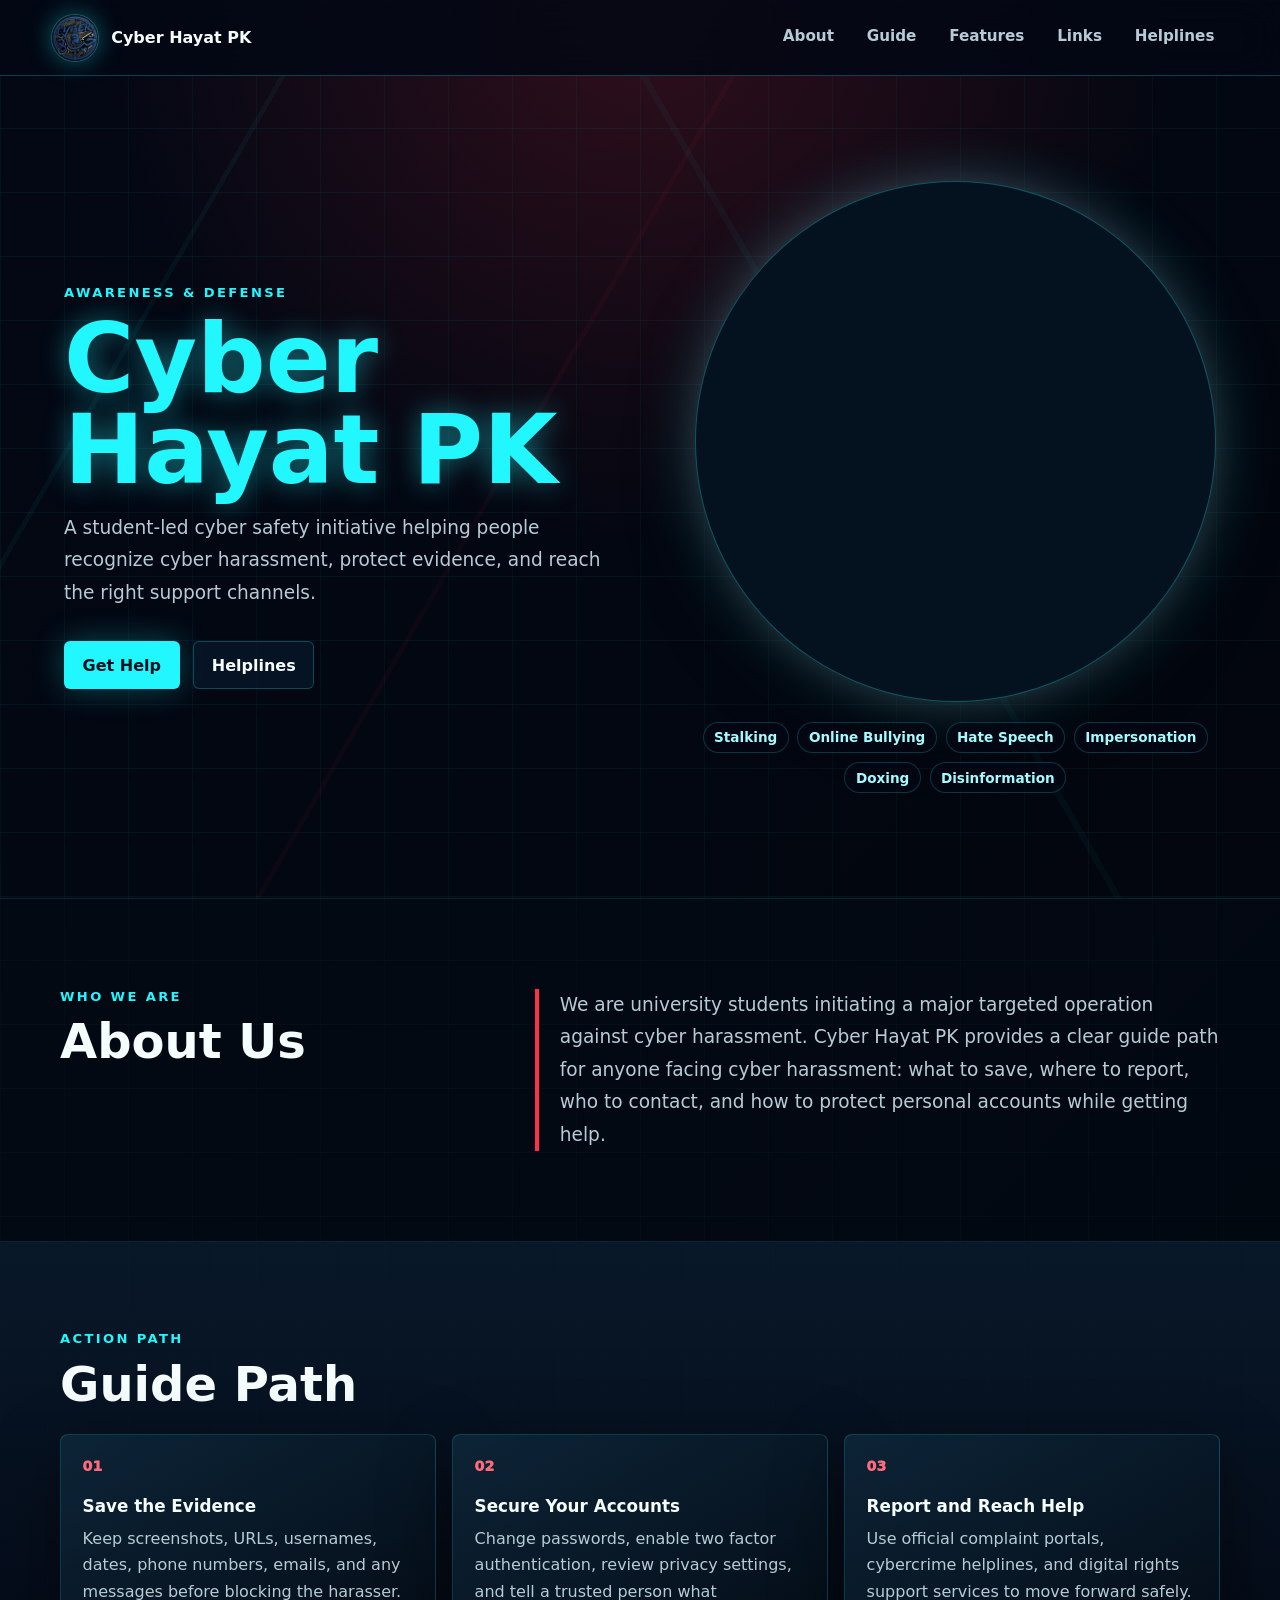
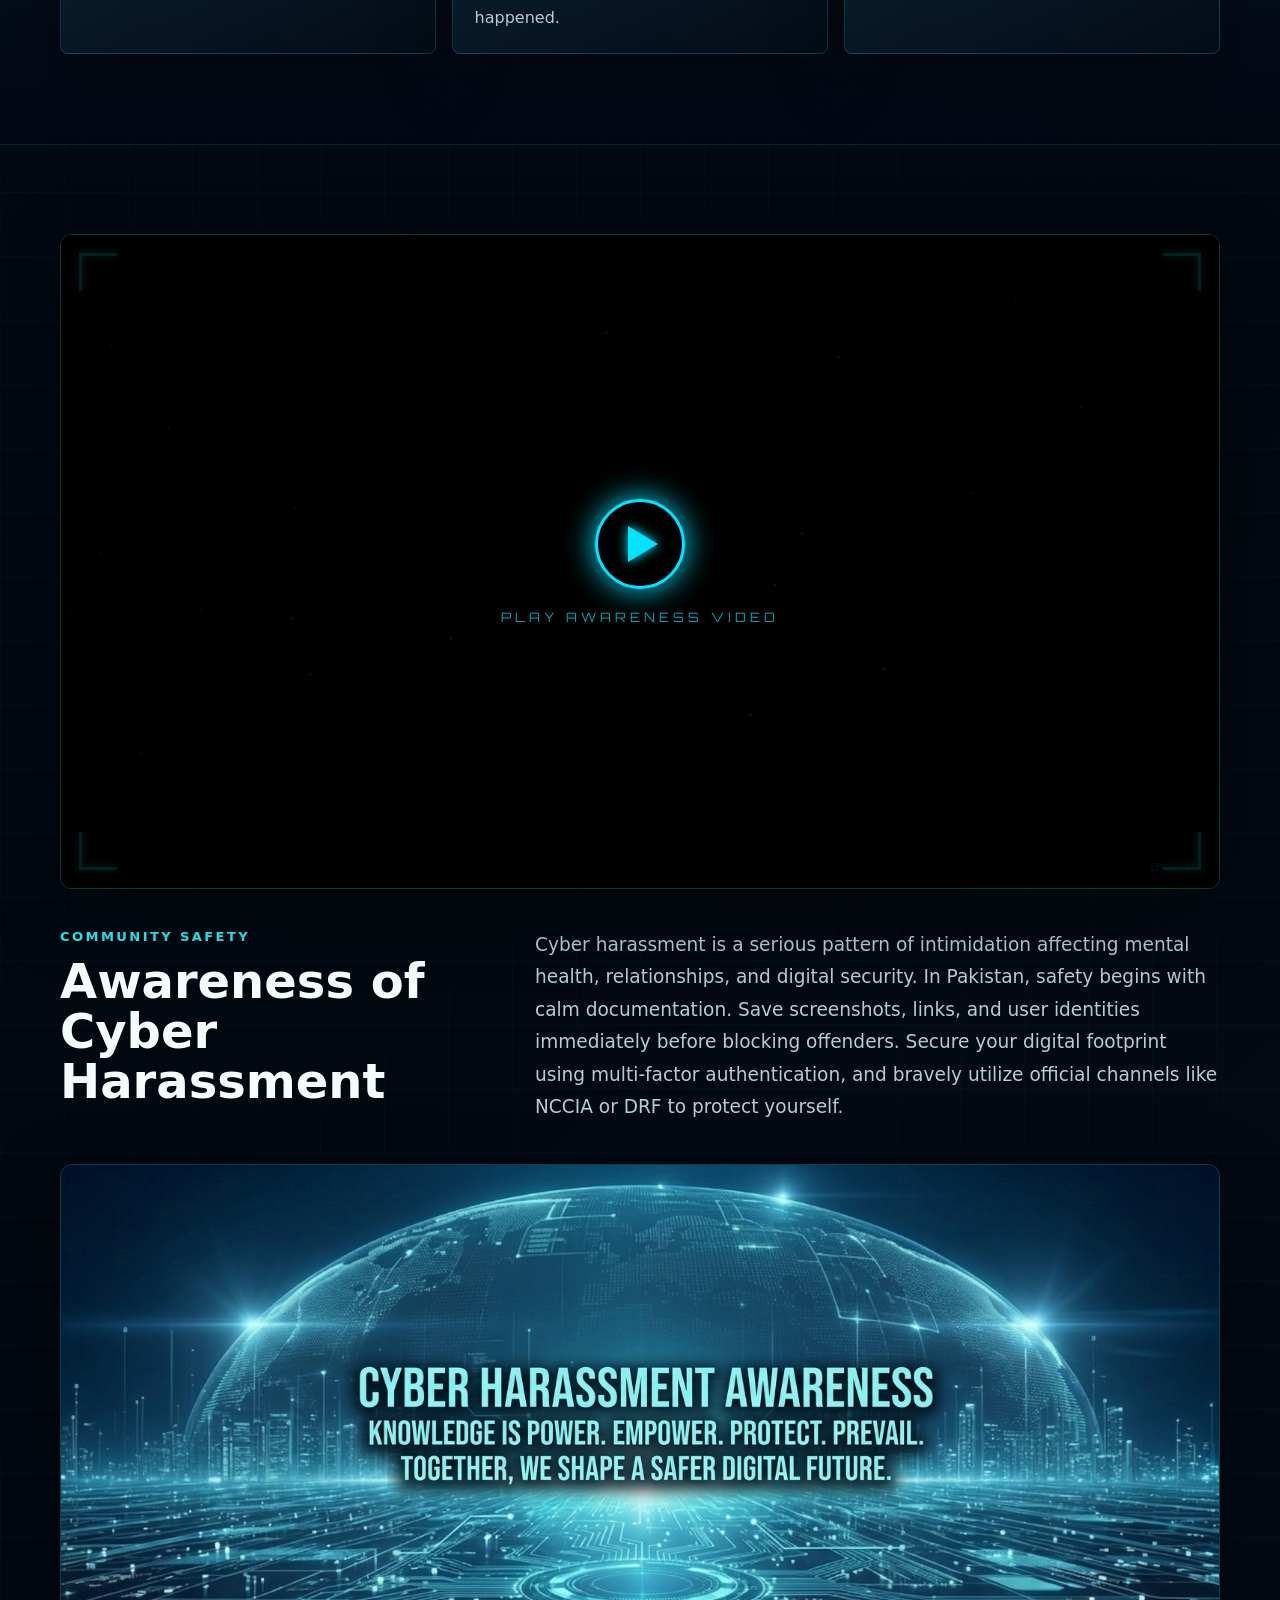
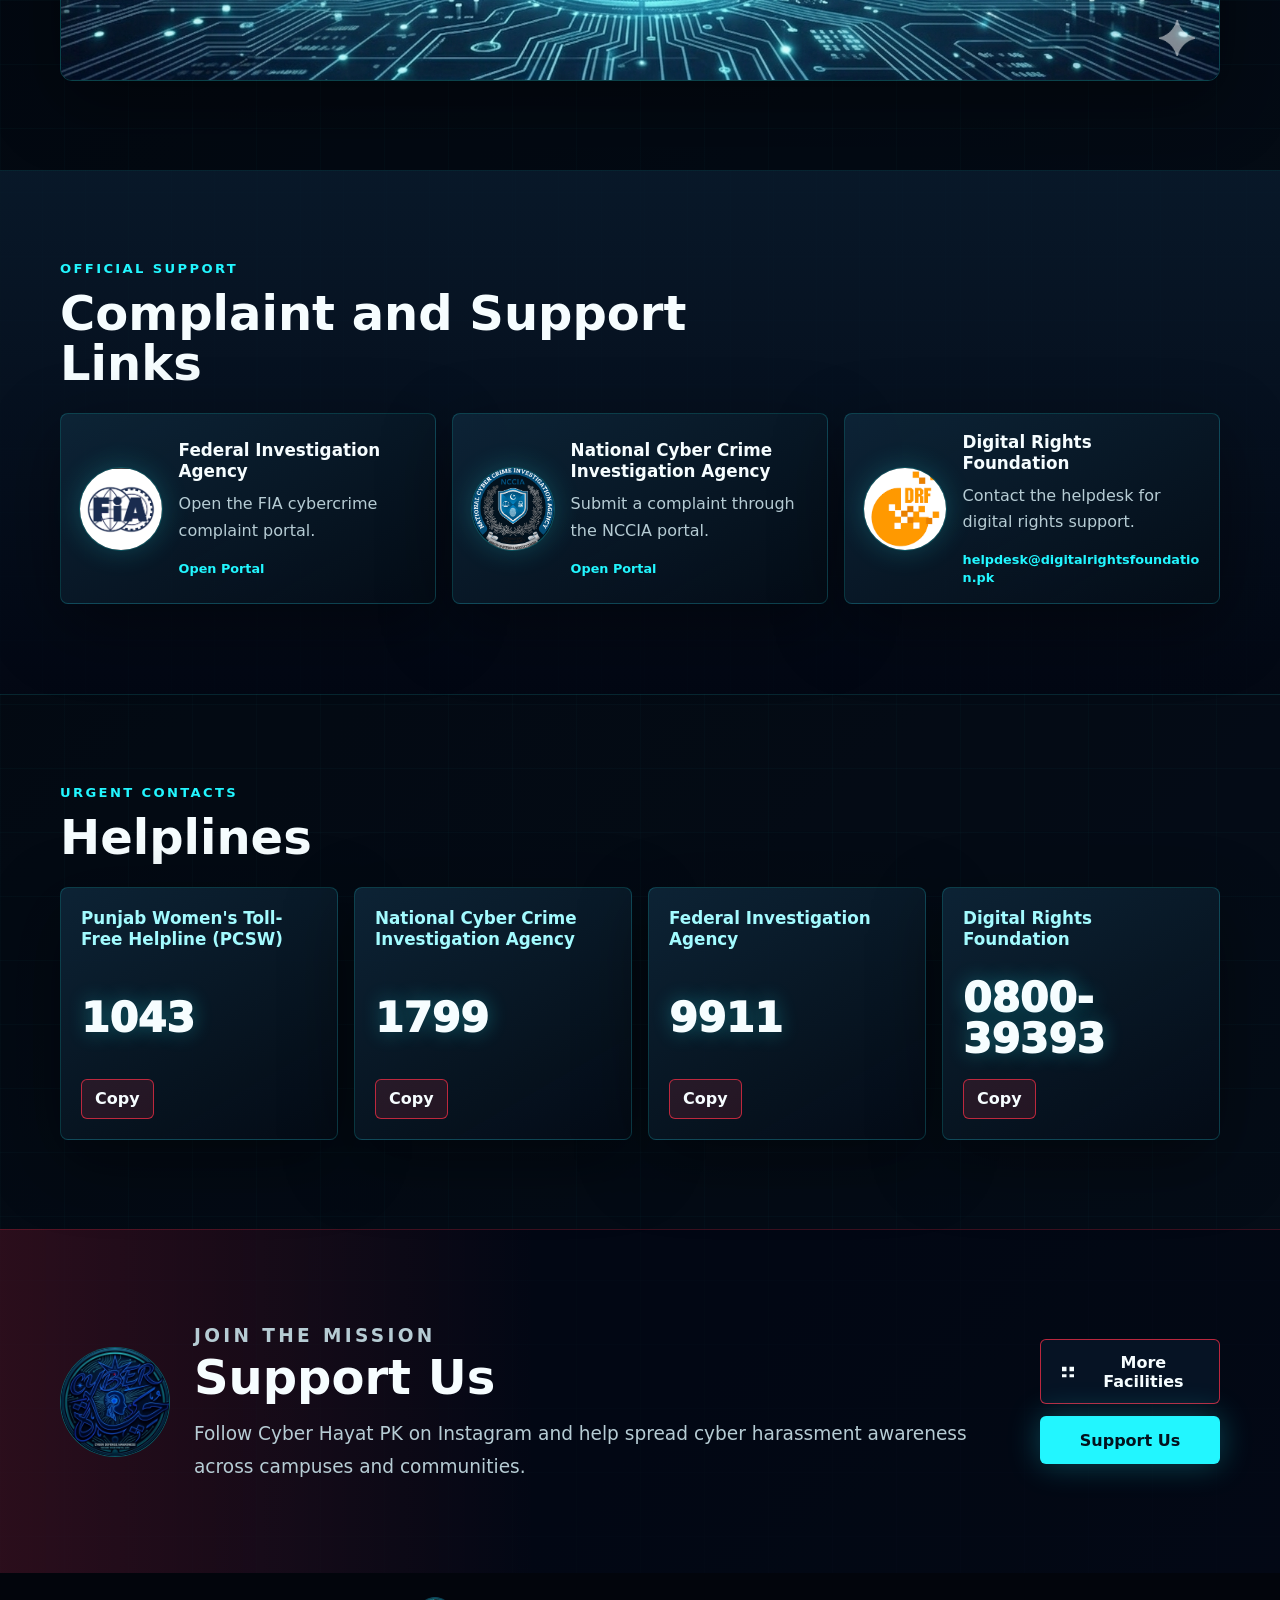
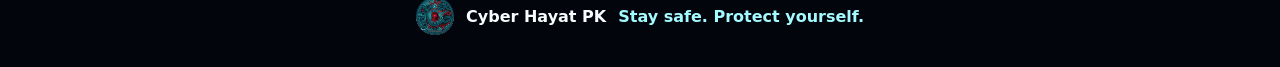
==== commit bfdf9b6e: "Update index.html" ====
--- a/index.html
+++ b/index.html
@@ -3,16 +3,16 @@
   <head>
     <meta charset="UTF-8" />
     <meta name="viewport" content="width=device-width, initial-scale=1.0" />
-    <title>More Facilities | Cyber Hayat PK</title>
+    <title>Cyber Hayat PK</title>
     <meta
       name="description"
-      content="More Cyber Hayat PK facilities: anonymous incident reporting draft, case tracker, chatbot guidance, legal rights, Urdu support, evidence tools, complaint templates, and community programs."
+      content="Cyber Hayat PK awareness and defense website for cyber harassment guidance, official complaint links, and helplines in Pakistan."
     />
     <link rel="stylesheet" href="styles.css" />
   </head>
-  <body class="features-page" data-language="en">
+  <body>
     <header class="site-header">
-      <a class="brand" href="index.html#top" aria-label="Cyber Hayat PK home">
+      <a class="brand" href="#top" aria-label="Cyber Hayat PK home">
         <img
           src="BKK1.png"
           alt="Cyber Hayat PK shield logo"
@@ -20,347 +20,243 @@
         <span>Cyber Hayat PK</span>
       </a>
       <nav aria-label="Primary navigation">
-        <a href="index.html#about">About</a>
-        <a href="index.html#guide">Guide</a>
-        <a href="features.html" aria-current="page">Features</a>
-        <a href="index.html#support-links">Links</a>
-        <a href="index.html#helplines">Helplines</a>
+        <a href="#about">About</a>
+        <a href="#guide">Guide</a>
+        <a href="features.html">Features</a>
+        <a href="#support-links">Links</a>
+        <a href="#helplines">Helplines</a>
       </nav>
     </header>
 
     <main id="top">
-      <section class="features-hero" aria-labelledby="hero-title">
-        <div class="container text-center">
-          <p class="hero-kicker">Interactive Safety Suite</p>
-          <h1 id="hero-title">Support Facilities</h1>
-          <p class="hero-subtitle">
-            Prepare complaints anonymously, audit security setups, draft standardized legal correspondence letters, and consult our responsive conversational AI guide tool directly.
+      <section class="hero" aria-labelledby="hero-title">
+        <div class="hero-copy">
+          <p class="eyebrow">Awareness &amp; Defense</p>
+          <h1 id="hero-title">Cyber Hayat PK</h1>
+          <p class="hero-text">
+            A student-led cyber safety initiative helping people recognize cyber
+            harassment, protect evidence, and reach the right support channels.
           </p>
-          <div class="feature-hero-actions">
-            <a class="button primary" href="#incident-draft">📝 Incident Draft Maker</a>
-            <a class="button secondary" href="#chatbot">🤖 Live AI Support Chat</a>
-          </div>
-        </div>
-      </section>
-
-      <section class="band light-band" id="incident-draft" aria-labelledby="draft-title">
-        <div class="container tool-layout">
+          <div class="hero-actions" aria-label="Primary actions">
+            <a class="button primary" href="#support-links">Get Help</a>
+            <a class="button ghost" href="#helplines">Helplines</a>
+          </div>
+        </div>
+        <div class="hero-visual" aria-label="Cyber Hayat PK logo and focus areas">
+          <video class="hero-logo" autoplay loop muted playsinline>
+            <source src="CYBERHAYATPK (3).mp4" type="video/mp4">
+            Your browser does not support the video tag.
+          </video>
+          <div class="signal-list">
+            <span>Stalking</span>
+            <span>Online Bullying</span>
+            <span>Hate Speech</span>
+            <span>Impersonation</span>
+            <span>Doxing</span>
+            <span>Disinformation</span>
+          </div>
+        </div>
+      </section>
+
+      <section class="band" id="about" aria-labelledby="about-title">
+        <div class="container split">
           <div>
-            <p class="section-kicker">Anonymous Document Builder</p>
-            <h2 id="draft-title">Incident Draft Generator</h2>
-            <p class="feature-note">
-              Construct details clearly before reporting officially. Information compiles completely on your local client device workspace.
+            <p class="section-kicker">Who We Are</p>
+            <h2 id="about-title">About Us</h2>
+          </div>
+          <p class="lead">
+            We are university students initiating a major targeted operation
+            against cyber harassment. Cyber Hayat PK provides a clear guide path
+            for anyone facing cyber harassment: what to save, where to report,
+            who to contact, and how to protect personal accounts while getting
+            help.
+          </p>
+        </div>
+      </section>
+
+      <section class="band dark-band" id="guide" aria-labelledby="guide-title">
+        <div class="container">
+          <p class="section-kicker">Action Path</p>
+          <h2 id="guide-title">Guide Path</h2>
+          <div class="steps">
+            <article class="step-card">
+              <span class="step-number">01</span>
+              <h3>Save the Evidence</h3>
+              <p>
+                Keep screenshots, URLs, usernames, dates, phone numbers, emails,
+                and any messages before blocking the harasser.
+              </p>
+            </article>
+            <article class="step-card">
+              <span class="step-number">02</span>
+              <h3>Secure Your Accounts</h3>
+              <p>
+                Change passwords, enable two factor authentication, review
+                privacy settings, and tell a trusted person what happened.
+              </p>
+            </article>
+            <article class="step-card">
+              <span class="step-number">03</span>
+              <h3>Report and Reach Help</h3>
+              <p>
+                Use official complaint portals, cybercrime helplines, and digital
+                rights support services to move forward safely.
+              </p>
+            </article>
+          </div>
+        </div>
+      </section>
+
+      <section class="band" id="awareness" aria-labelledby="awareness-title">
+        <div class="container">
+          <div class="awareness-video-wrapper">
+            <iframe
+              src="cyberhayatpk_video_1.html"
+              title="Cyber Hayat PK - Interactive Awareness Animation Presentation"
+              allowfullscreen>
+             Cenforce
+            </iframe>
+          </div>
+
+          <div class="awareness-layout compact-gap">
+            <div>
+              <p class="section-kicker">Community Safety</p>
+              <h2 id="awareness-title">Awareness of Cyber Harassment</h2>
+            </div>
+            <p class="awareness-copy">
+              Cyber harassment is a serious pattern of intimidation affecting mental health, relationships, and digital security. In Pakistan, safety begins with calm documentation. Save screenshots, links, and user identities immediately before blocking offenders. Secure your digital footprint using multi-factor authentication, and bravely utilize official channels like NCCIA or DRF to protect yourself.
             </p>
           </div>
-          <div class="tool-panel">
-            <form id="incidentForm" autocomplete="off">
-              <div class="form-grid">
-                <div class="form-group">
-                  <label for="incidentType">Harassment Type</label>
-                  <select id="incidentType" required>
-                    <option value="Blackmail / Sextortion">Blackmail / Sextortion</option>
-                    <option value="Identity Impersonation">Fake Profile / Impersonation</option>
-                    <option value="Cyber Stalking">Continuous Stalking / Spamming</option>
-                    <option value="Doxing / Data Leak">Doxing (Private Info Leak)</option>
-                    <option value="Online Defamation / Bullying">Cyber Bullying / Defamation</option>
-                  </select>
-                </div>
-                <div class="form-group">
-                  <label for="incidentPlatform">Platform Involved</label>
-                  <input type="text" id="incidentPlatform" placeholder="e.g. WhatsApp, Instagram, Facebook" required />
-                </div>
+
+          <div class="awareness-slider">
+            <div class="slider-track">
+              <div class="slide"><img src="Gemini_Generated_Image_237p52237p52237p.png" alt="Cyber Harassment Awareness Banner"></div>
+              <div class="slide"><img src="Gemini_Generated_Image_k92tvnk92tvnk92t.png" alt="Cybercrime Defense Banner"></div>
+              <div class="slide"><img src="Gemini_Generated_Image_a6frkma6frkma6fr.png" alt="The Battle for Data Banner"></div>
+              <div class="slide"><img src="Gemini_Generated_Image_237p52237p52237p.png" alt="Cyber Harassment Awareness Banner"></div>
+            </div>
+          </div>
+        </div>
+      </section>
+
+      <section class="band dark-band" id="support-links" aria-labelledby="links-title">
+        <div class="container">
+          <div class="section-heading">
+            <p class="section-kicker">Official Support</p>
+            <h2 id="links-title">Complaint and Support Links</h2>
+          </div>
+          <div class="resource-grid">
+            <a
+              class="resource-card"
+              href="https://complaint.fia.gov.pk/"
+              target="_blank"
+              rel="noopener noreferrer"
+            >
+              <img
+                src="Screenshot 2026-05-19 111736.png"
+                alt="Federal Investigation Agency Logo"
+              />
+              <div>
+                <h3>Federal Investigation Agency</h3>
+                <p>Open the FIA cybercrime complaint portal.</p>
+                <span>Open Portal</span>
               </div>
-              <div class="form-grid">
-                <div class="form-group">
-                  <label for="incidentDate">Approximate Date Range</label>
-                  <input type="text" id="incidentDate" placeholder="e.g. Early March 2026, Ongoing" required />
-                </div>
-                <div class="form-group">
-                  <label for="incidentContact">Safe Contact Identifier (Optional)</label>
-                  <input type="text" id="incidentContact" placeholder="Secondary email or safe route only" />
-                </div>
+            </a>
+
+            <a
+              class="resource-card"
+              href="https://complaint.nccia.gov.pk/"
+              target="_blank"
+              rel="noopener noreferrer"
+            >
+              <img
+                src="NCCIA.png"
+                alt="National Cyber Crime Investigation Agency Logo"
+              />
+              <div>
+                <h3>National Cyber Crime Investigation Agency</h3>
+                <p>Submit a complaint through the NCCIA portal.</p>
+                <span>Open Portal</span>
               </div>
-              <div class="form-group">
-                <label for="incidentDescription">Detailed Incident Narrative</label>
-                <textarea id="incidentDescription" rows="5" placeholder="Explain what happened safely. Include links, usernames, and chronological order if possible..." required></textarea>
+            </a>
+
+            <a class="resource-card" href="mailto:helpdesk@digitalrightsfoundation.pk">
+              <img
+                src="DRF.png"
+                alt="Digital Rights Foundation Logo"
+              />
+              <div>
+                <h3>Digital Rights Foundation</h3>
+                <p>Contact the helpdesk for digital rights support.</p>
+                <span>helpdesk@digitalrightsfoundation.pk</span>
               </div>
-              <div class="form-actions-row">
-                <button class="button primary" type="submit">Generate Draft Case</button>
-                <button class="button secondary" type="button" id="exportIncident">💾 Export Draft Document</button>
-              </div>
-            </form>
-            <pre id="incidentResult" class="console-screen" aria-live="polite">Generated structural summaries print here dynamically...</pre>
-          </div>
-        </div>
-      </section>
-
-      <section class="band dark-band" id="case-tracker" aria-labelledby="tracker-title">
-        <div class="container tool-layout">
+            </a>
+          </div>
+        </div>
+      </section>
+
+      <section class="band" id="helplines" aria-labelledby="helplines-title">
+        <div class="container">
+          <div class="section-heading">
+            <p class="section-kicker">Urgent Contacts</p>
+            <h2 id="helplines-title">Helplines</h2>
+          </div>
+          <div class="helpline-grid">
+            <article class="helpline-card">
+              <h3>Punjab Women's Toll-Free Helpline (PCSW)</h3>
+              <a href="tel:1043">1043</a>
+              <button type="button" data-copy="1043">Copy</button>
+            </article>
+            <article class="helpline-card">
+              <h3>National Cyber Crime Investigation Agency</h3>
+              <a href="tel:1799">1799</a>
+              <button type="button" data-copy="1799">Copy</button>
+            </article>
+            <article class="helpline-card">
+              <h3>Federal Investigation Agency</h3>
+              <a href="tel:9911">9911</a>
+              <button type="button" data-copy="9911">Copy</button>
+            </article>
+            <article class="helpline-card">
+              <h3>Digital Rights Foundation</h3>
+              <a href="tel:080039393">0800-39393</a>
+              <button type="button" data-copy="0800-39393">Copy</button>
+            </article>
+          </div>
+        </div>
+      </section>
+
+      <section class="support-cta" id="support-us" aria-labelledby="support-title">
+        <div class="container cta-inner">
+          <img
+            src="BKK4.png"
+            alt="Cyber Hayat PK shield logo"
+          />
           <div>
-            <p class="section-kicker">Local Repository Index</p>
-            <h2 id="tracker-title">Local Case Tracker</h2>
-            <p class="feature-note">
-              Input local draft keys (CHPK-...) or inspect standard processing stages recommended for external law enforcement submissions.
+            <p class="section-kicker">Join the Mission</p>
+            <h2 id="support-title">Support Us</h2>
+            <p>
+              Follow Cyber Hayat PK on Instagram and help spread cyber harassment
+              awareness across campuses and communities.
             </p>
           </div>
-          <div class="tool-panel">
-            <div style="display:flex;gap:0.5rem;margin-bottom:1.5rem;">
-              <input type="text" id="trackerInput" placeholder="Enter Draft Reference Code (e.g., CHPK-2026...)" style="flex:1;padding:0.75rem;border-radius:4px;border:1px solid var(--line);background:var(--bg);color:var(--text);" />
-              <button class="button primary" id="trackButton" style="white-space:nowrap;">Track Case</button>
-            </div>
-            <pre id="trackerOutput" class="console-screen" style="min-height:90px;margin-bottom:1.5rem;">Tracking status values render here...</pre>
-            <h4 style="color:var(--cyan);margin-bottom:0.75rem;">Standard Procedure Timeline Steps</h4>
-            <ul class="timeline" id="trackerTimeline">
-              <li>Save evidence safely before blocking or removing accounts.</li>
-              <li>Submit files directly via complaint portals (NCCIA / FIA website).</li>
-              <li>Preserve transactional acknowledgement receipts securely.</li>
-              <li>Perform follow-ups via official helplines when responses stall.</li>
-              <li>Enforce device privacy, change account credentials, and review permissions.</li>
-            </ul>
-          </div>
-        </div>
-      </section>
-
-      <section class="band dark-band" id="chatbot" aria-labelledby="chatbot-title">
-        <div class="container tool-layout">
-          <div>
-            <p class="section-kicker">Live AI Support Desk</p>
-            <h2 id="chatbot-title">AI Guidance Assistant</h2>
-            <p class="feature-note">
-              Powered by secure Gemini AI infrastructure. Describe scenarios naturally in written Urdu or English.<br />
-              Do not provide absolute legal identifications, real names, or primary credentials.<br />
-              Emergency lines: <a href="tel:1043" style="color:var(--cyan-soft); font-weight:600;">1043</a> (Punjab Women Helpline) or <a href="tel:15" style="color:var(--cyan-soft); font-weight:600;">15</a> (Police).
-            </p>
-          </div>
-          <div class="tool-panel">
-            <div id="chatWindow" class="chat-window" role="log" aria-live="polite" aria-label="Chat messages" 
-                 style="display:flex;flex-direction:column;gap:0.9rem;min-height:340px;max-height:420px;overflow-y:auto;scroll-behavior:smooth;padding:1.2rem;background:var(--bg-2);border:1px solid var(--line);border-radius:6px;margin-bottom:1rem;">
-            </div>
-            <div class="chat-options-grid" style="display:grid;grid-template-columns:repeat(auto-fit, minmax(135px, 1fr));gap:0.5rem;margin-bottom:1rem;">
-              <button class="button secondary text-sm" data-chat-topic="blackmail">🚨 Blackmail / Sextortion</button>
-              <button class="button secondary text-sm" data-chat-topic="fake">👤 Fake Profile Link</button>
-              <button class="button secondary text-sm" data-chat-topic="stalking">📱 Cyber Stalking</button>
-              <button class="button secondary text-sm" data-chat-topic="doxing">🔒 Private Info Leak</button>
-              <button class="button secondary text-sm" data-chat-topic="urgent">📞 Contact Helplines</button>
-            </div>
-            <form id="chatForm" style="display:flex;gap:0.5rem;align-items:stretch;" autocomplete="off">
-              <input type="text" id="chatInput" placeholder="Type here in Urdu or English (e.g., Someone created a fake account...)" required 
-                     style="flex:1;padding:0.75rem 1rem;background:var(--bg);border:1px solid var(--line);color:var(--text);border-radius:4px;font-size:14px;" />
-              <button type="submit" id="sendBtn" class="button primary" style="padding:0 1.5rem;white-space:nowrap;">Send</button>
-            </form>
-            <p id="chatStatus" style="font-size:12px;color:var(--muted);margin-top:6px;min-height:16px;margin-bottom:0; font-family:monospace;"></p>
-          </div>
-        </div>
-      </section>
-
-      <section class="band light-band" id="evidence-toolkit" aria-labelledby="evidence-title">
-        <div class="container tool-layout">
-          <div>
-            <p class="section-kicker">Verification Assets</p>
-            <h2 id="evidence-title">Evidence Checklist Builder</h2>
-            <p class="feature-note">
-              Isolate and bundle foundational verification files systematically according to classification guidelines before tracking legal routes.
-            </p>
-          </div>
-          <div class="tool-panel">
-            <div style="display:flex;gap:0.5rem;margin-bottom:1.5rem;">
-              <select id="evidenceType" style="flex:1;padding:0.75rem;border-radius:4px;border:1px solid var(--line);background:var(--bg);color:var(--text);">
-                <option value="stalking">Stalking / Cyber Harassment Metrics</option>
-                <option value="sextortion">Blackmail / Sextortion Traces</option>
-                <option value="impersonation">Identity Spoofing / Impersonation Items</option>
-                <option value="doxing">Doxing Data Elements</option>
-                <option value="bullying">Coordinated Defamation / Bullying Blocks</option>
-              </select>
-              <button class="button primary" id="buildChecklist" style="white-space:nowrap;">Generate List</button>
-            </div>
-            <div id="checklistOutput"></div>
-          </div>
-        </div>
-      </section>
-
-      <section class="band dark-band" id="credential-strength" aria-labelledby="meter-title">
-        <div class="container tool-layout">
-          <div>
-            <p class="section-kicker">Defensive Sanitization Check</p>
-            <h2 id="meter-title">Password Audit Shield</h2>
-            <p class="feature-note">
-              Analyze credential complexities entirely inside your browser execution engine layers. No data strings exit the client machine parameters.
-            </p>
-          </div>
-          <div class="tool-panel">
-            <div class="form-group">
-              <label for="passwordInput">Evaluate Passphrase Candidate</label>
-              <input type="text" id="passwordInput" placeholder="Type checking sequence string variations here..." />
-            </div>
-            <div class="password-meter-container" style="margin-top:1rem;margin-bottom:0.75rem;background:rgba(255,255,255,0.05);height:6px;border-radius:3px;overflow:hidden;position:relative;">
-              <div id="passwordMeter" style="--meter-width:0%; --meter-color:var(--red); width:var(--meter-width); background:var(--meter-color); height:100%; transition:width 0.25s ease, background 0.25s ease;"></div>
-            </div>
-            <p id="passwordFeedback" style="font-size:0.875rem;color:var(--muted);line-height:1.5;">
-              Credential metrics report criteria indicators here upon sequence string mutation parsing updates...
-            </p>
-          </div>
-        </div>
-      </section>
-
-      <section class="band light-band" id="safety-audit" aria-labelledby="audit-title">
-        <div class="container tool-layout">
-          <div>
-            <p class="section-kicker">Operational Risk Matrix</p>
-            <h2 id="audit-title">Privacy Hygiene Evaluation</h2>
-            <p class="feature-note">
-              Self-evaluate privacy posture across defensive habit vectors to map configuration vulnerabilities.
-            </p>
-          </div>
-          <div class="tool-panel">
-            <form id="auditForm">
-              <div style="display:flex;flex-direction:column;gap:0.75rem;">
-                <label class="checkbox-row"><input type="checkbox" /> Multi-Factor Authentication (MFA/2FA) is turned on across all email and message setups.</label>
-                <label class="checkbox-row"><input type="checkbox" /> Social profile lookup visibilities are locked down tightly exclusively to verified contacts.</label>
-                <label class="checkbox-row"><input type="checkbox" /> Connected platform integration authorization rules are routinely audited and cleared.</label>
-                <label class="checkbox-row"><input type="checkbox" /> Active lock screens and robust authentication patterns are configured on all endpoint devices.</label>
-                <label class="checkbox-row"><input type="checkbox" /> Public network endpoints are avoided, or access is routed over encrypted tunnels.</label>
-              </div>
-            </form>
-            <div id="auditResult" style="margin-top:1.5rem;padding:1rem;background:var(--bg-2);border:1px solid var(--line);border-radius:4px;color:var(--cyan-soft);font-weight:600;font-family:monospace;">
-              Awaiting selection parameters...
-            </div>
-          </div>
-        </div>
-      </section>
-
-      <section class="band dark-band" id="complaint-generator" aria-labelledby="letter-title">
-        <div class="container tool-layout">
-          <div>
-            <p class="section-kicker">Standard Documentation Script</p>
-            <h2 id="letter-title">Legal Application Builder</h2>
-            <p class="feature-note">
-              Structure descriptive complaint applications designed for submission to formal reporting authorities like the FIA Cybercrime Wing or NCCIA.
-            </p>
-          </div>
-          <div class="tool-panel">
-            <form id="letterForm">
-              <div class="form-grid">
-                <div class="form-group"><label for="letterName">Applicant Name alias</label><input type="text" id="letterName" placeholder="e.g. Resident / Citizen alias" /></div>
-                <div class="form-group"><label for="letterCity">City Coordinates</label><input type="text" id="letterCity" placeholder="e.g. Lahore, Karachi" /></div>
-              </div>
-              <div class="form-grid">
-                <div class="form-group"><label for="letterType">Classification</label><input type="text" id="letterType" placeholder="e.g. Blackmail, Impersonation" /></div>
-                <div class="form-group"><label for="letterPlatform">Target Network URL</label><input type="text" id="letterPlatform" placeholder="e.g. Facebook, Instagram" /></div>
-              </div>
-              <div class="form-grid">
-                <div class="form-group"><label for="letterAccused">Accused Identifier Handles</label><input type="text" id="letterAccused" placeholder="e.g. Mobile number, exact link profile URL" /></div>
-                <div class="form-group"><label for="letterDate">Occurrence Timeline</label><input type="text" id="letterDate" placeholder="e.g. February 24, 2026" /></div>
-              </div>
-              <div class="form-group"><label for="letterSummary">Narrative Overview</label><textarea id="letterSummary" rows="3" placeholder="State situational facts briefly and directly..."></textarea></div>
-              <div class="form-group"><label for="letterEvidence">Catalogued Proof Assets</label><textarea id="letterEvidence" rows="3" placeholder="Itemize supporting verification captures (e.g., WhatsApp logs, URL screenshots)..."></textarea></div>
-              <div class="form-actions-row">
-                <button class="button primary" type="submit">Compile Document View</button>
-                <button class="button secondary" type="button" id="downloadLetter">💾 Download Application File</button>
-              </div>
-            </form>
-            <pre id="letterPreview" class="console-screen" style="white-space:pre-wrap;">Compiled legal applications preview layout structures here...</pre>
-          </div>
-        </div>
-      </section>
-
-      <section class="band light-band" id="community-stories" aria-labelledby="stories-title">
-        <div class="container tool-layout">
-          <div>
-            <p class="section-kicker">Shared Empirical Insights</p>
-            <h2 id="stories-title">Anonymous Survivor Log</h2>
-            <p class="feature-note">
-              Share how you resolved threats to help empower others. Submissions undergo manual review and formatting sanitization loops before publication.
-            </p>
-          </div>
-          <div class="tool-panel">
-            <form id="storyForm">
-              <div class="form-grid">
-                <div class="form-group">
-                  <label for="storyTheme">Harassment Vector Theme</label>
-                  <input type="text" id="storyTheme" placeholder="e.g., Recovery from Fake Profile Blackmail" required />
-                </div>
-                <div class="form-group">
-                  <label for="storyOutcome">Resolution Pathway Strategy</label>
-                  <input type="text" id="storyOutcome" placeholder="e.g., Resolution via Platform Reporting & FIA Assistance" required />
-                </div>
-              </div>
-              <div class="form-group">
-                <label for="storyText">Anonymized Narrative Log</label>
-                <textarea id="storyText" rows="4" placeholder="Detail the steps taken to resolve the issue. Keep details generalized for safety. Do not include your real name or personal information..." required></textarea>
-              </div>
-              <button class="button primary" type="submit">Transmit Anonymized Story</button>
-            </form>
-            <p id="storyResult" style="margin-top:1rem;font-weight:600;font-size:14px;color:var(--cyan-soft);min-height:20px;"></p>
-          </div>
-        </div>
-      </section>
-
-      <section class="band dark-band" id="campus-program" aria-labelledby="ambassador-title">
-        <div class="container tool-layout">
-          <div>
-            <p class="section-kicker">Expansion Advocacy Links</p>
-            <h2 id="ambassador-title">Campus Ambassador Portal</h2>
-            <p class="feature-note">
-              Lead the digital safety movement at your university. Help organize safe workshops, distribute resources, and guide peers securely.
-            </p>
-          </div>
-          <div class="tool-panel">
-            <form id="ambassadorForm">
-              <div class="form-grid">
-                <div class="form-group"><label for="ambassadorName">Full Name / Pseudonym</label><input type="text" id="ambassadorName" placeholder="Applicant moniker" required /></div>
-                <div class="form-group"><label for="ambassadorCampus">Institution Affiliation</label><input type="text" id="ambassadorCampus" placeholder="e.g. UET Lahore, UCP, FAST" required /></div>
-              </div>
-              <div class="form-grid">
-                <div class="form-group"><label for="ambassadorCity">City Location</label><input type="text" id="ambassadorCity" placeholder="e.g. Lahore, Faisalabad" required /></div>
-                <div class="form-group"><label for="ambassadorContact">Secure Contact Channel</label><input type="text" id="ambassadorContact" placeholder="Secure email address or coordinate" required /></div>
-              </div>
-              <div class="form-group">
-                <label for="ambassadorWhy">Advocacy Vision and Objectives</label>
-                <textarea id="ambassadorWhy" rows="3" placeholder="Briefly state your ideas for raising cyber harassment awareness on your campus..." required></textarea>
-              </div>
-              <button class="button primary" type="submit">Submit Application File</button>
-            </form>
-            <p id="ambassadorResult" style="margin-top:1rem;font-weight:600;font-size:14px;color:var(--cyan-soft);min-height:20px;white-space:pre-wrap;"></p>
-          </div>
-        </div>
-      </section>
-
-      <section class="band light-band" id="broadcast-feed" aria-labelledby="broadcast-title">
-        <div class="container">
-          <div class="text-center" style="max-width:600px;margin:0 auto 3rem auto;">
-            <p class="section-kicker">Information Pipelines</p>
-            <h2 id="broadcast-title">Community Broadcast Outlets</h2>
-            <p>Access distributed resources, keep tracking community announcements, and stay updated on active digital safety standards across Pakistan.</p>
-          </div>
-          <div class="trust-grid">
-            <article class="trust-card" id="partners">
-              <span class="trust-meta">Network Connections</span>
-              <h3>Collaborating Networks</h3>
-              <p>We work alongside student communities, voluntary groups, and legal advocates across Pakistan to share awareness resources.</p>
-              <ul class="partner-list">
-                <li>University societies</li>
-                <li>Legal aid volunteers</li>
-                <li>Digital safety NGOs</li>
-                <li>Campus counseling teams</li>
-              </ul>
-            </article>
-            <article class="trust-card" id="whatsapp">
-              <span class="trust-meta">WhatsApp</span>
-              <h3>Join Our WhatsApp Channel</h3>
-              <p>Stay updated on cyber safety awareness, new threats, and community resources. Join the Cyber Hayat PK official channel.</p>
-              <div class="whatsapp-panel">
-                <a
-                  class="button primary whatsapp-channel-btn"
-                  id="whatsappChannelBtn"
-                  href="https://whatsapp.com/channel/0029Vb8nyrC4o7qUW8L3h23G"
-                  target="_blank"
-                  rel="noopener noreferrer"
-                >
-                  📢 Join WhatsApp Channel
-                </a>
-                <p style="margin-top:0.75rem;font-size:0.875rem;opacity:0.7;">Tapping the button opens WhatsApp directly to our channel.</p>
-              </div>
-            </article>
+          <div class="cta-actions" aria-label="Cyber Hayat PK actions">
+            <a class="button ghost facility-button" href="features.html">
+              <span class="button-icon" aria-hidden="true">
+                <svg viewBox="0 0 24 24" focusable="false">
+                  <path d="M4 5h6v6H4zM14 5h6v6h-6zM4 15h6v4H4zM14 15h6v4h-6z" />
+                </svg>
+              </span>
+              More Facilities
+            </a>
+            <a
+              class="button primary"
+              href="https://www.instagram.com/cyberhayaatpk?igsh=MW1odWRtNTYzODBkNQ%3D%3D&utm_source=qr"
+              target="_blank"
+              rel="noopener noreferrer"
+            >
+              Support Us
+            </a>
           </div>
         </div>
       </section>
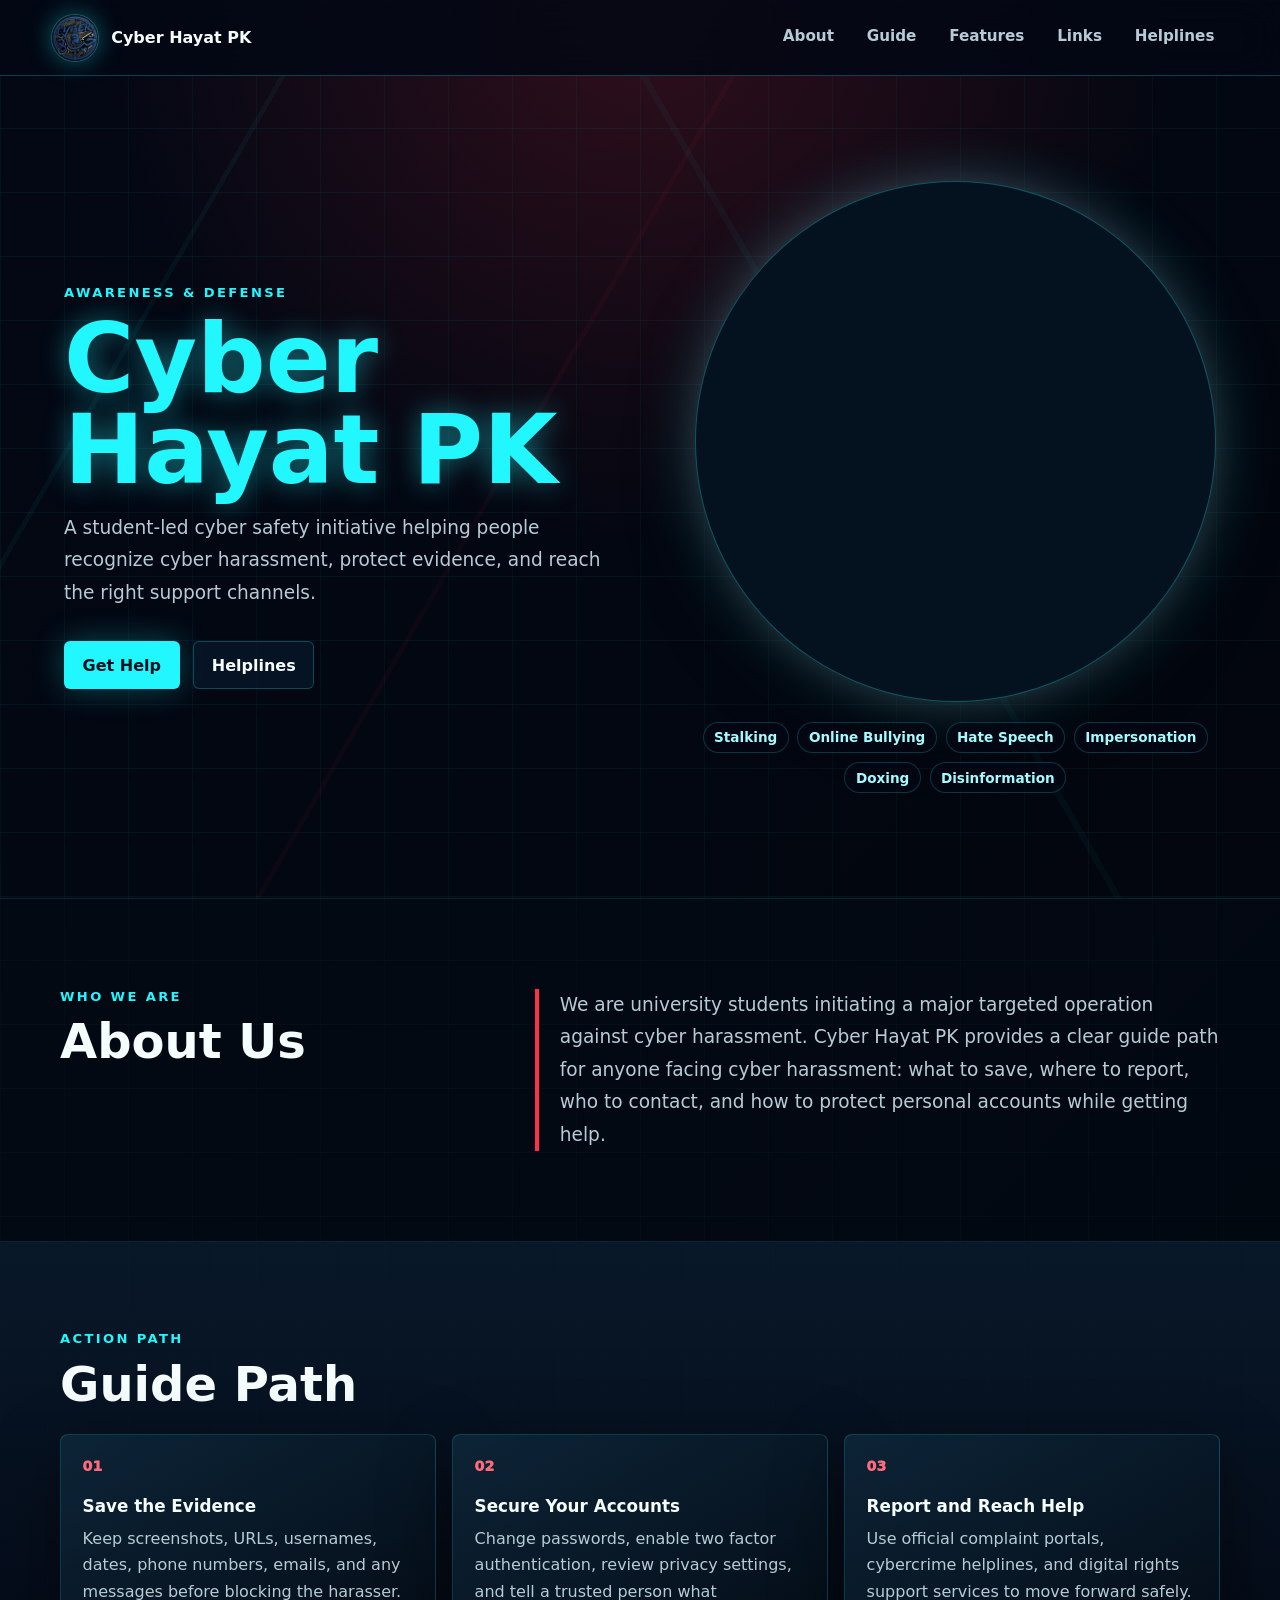
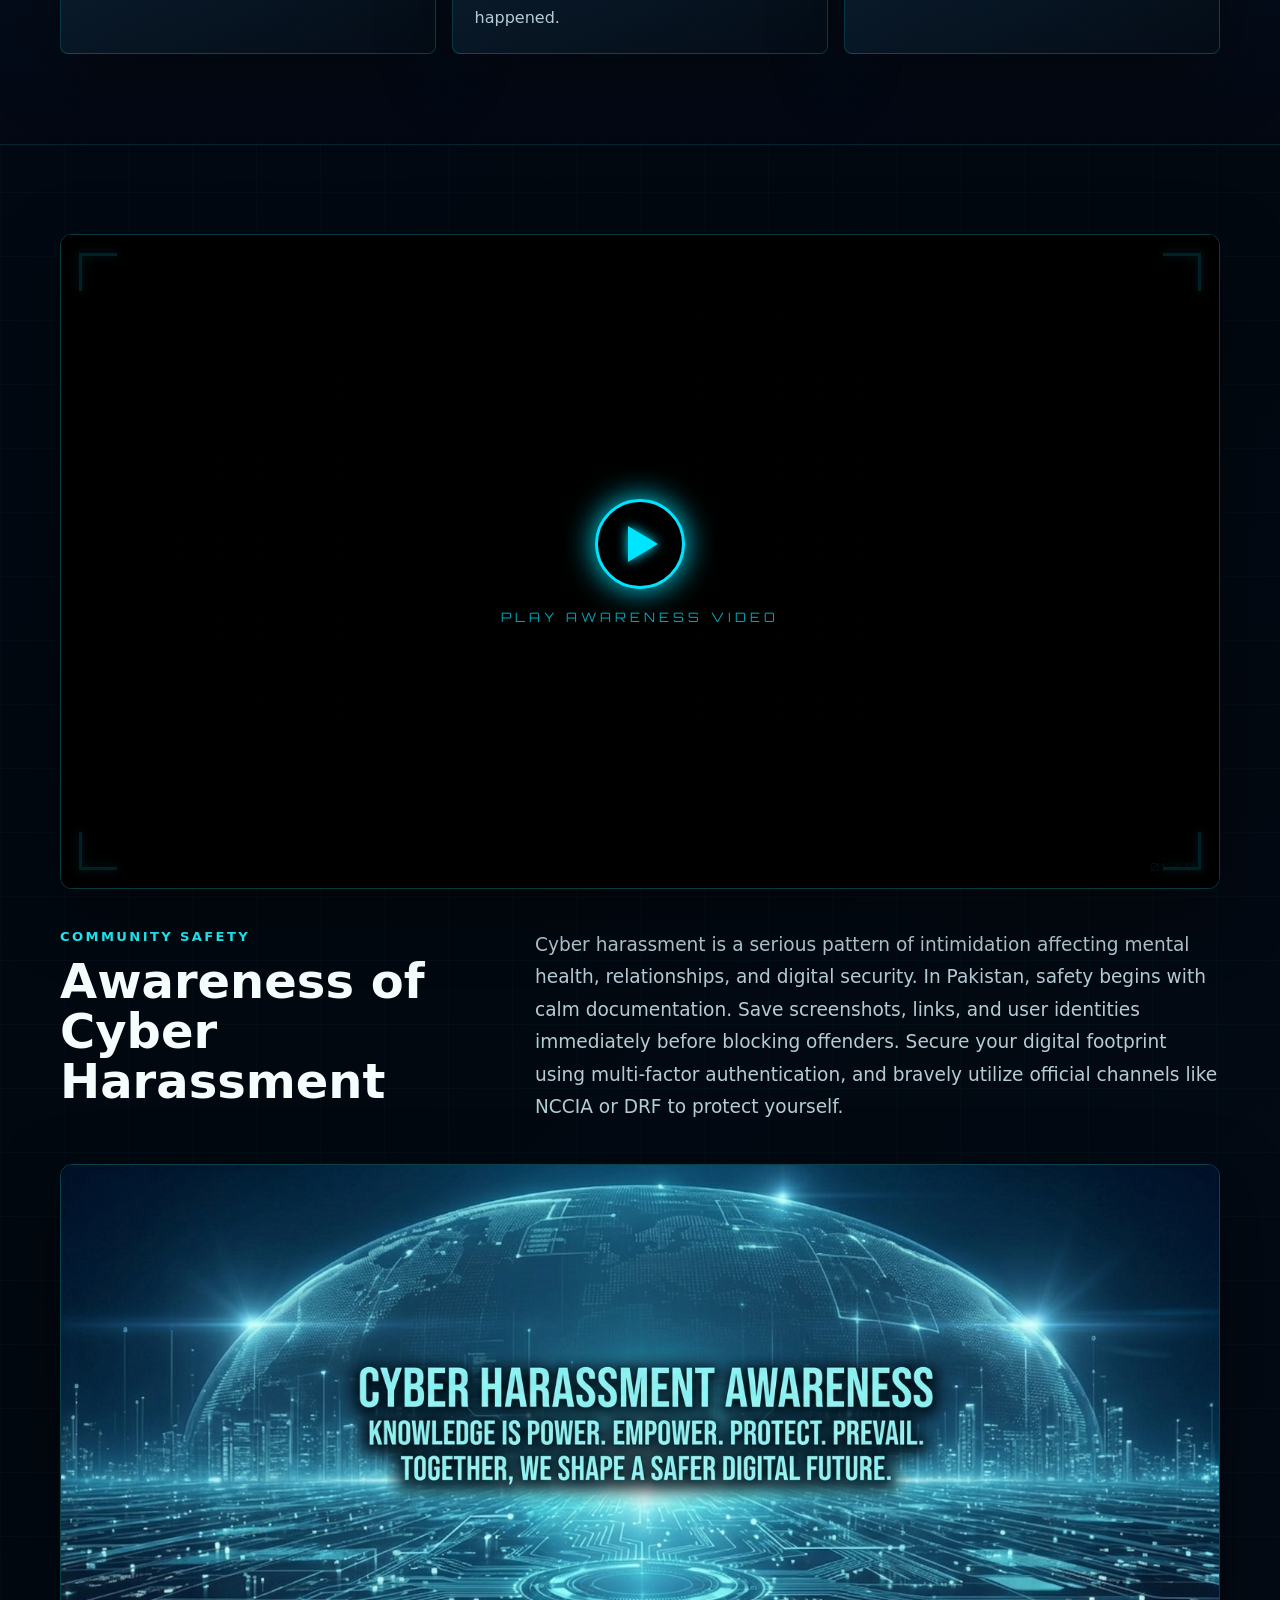
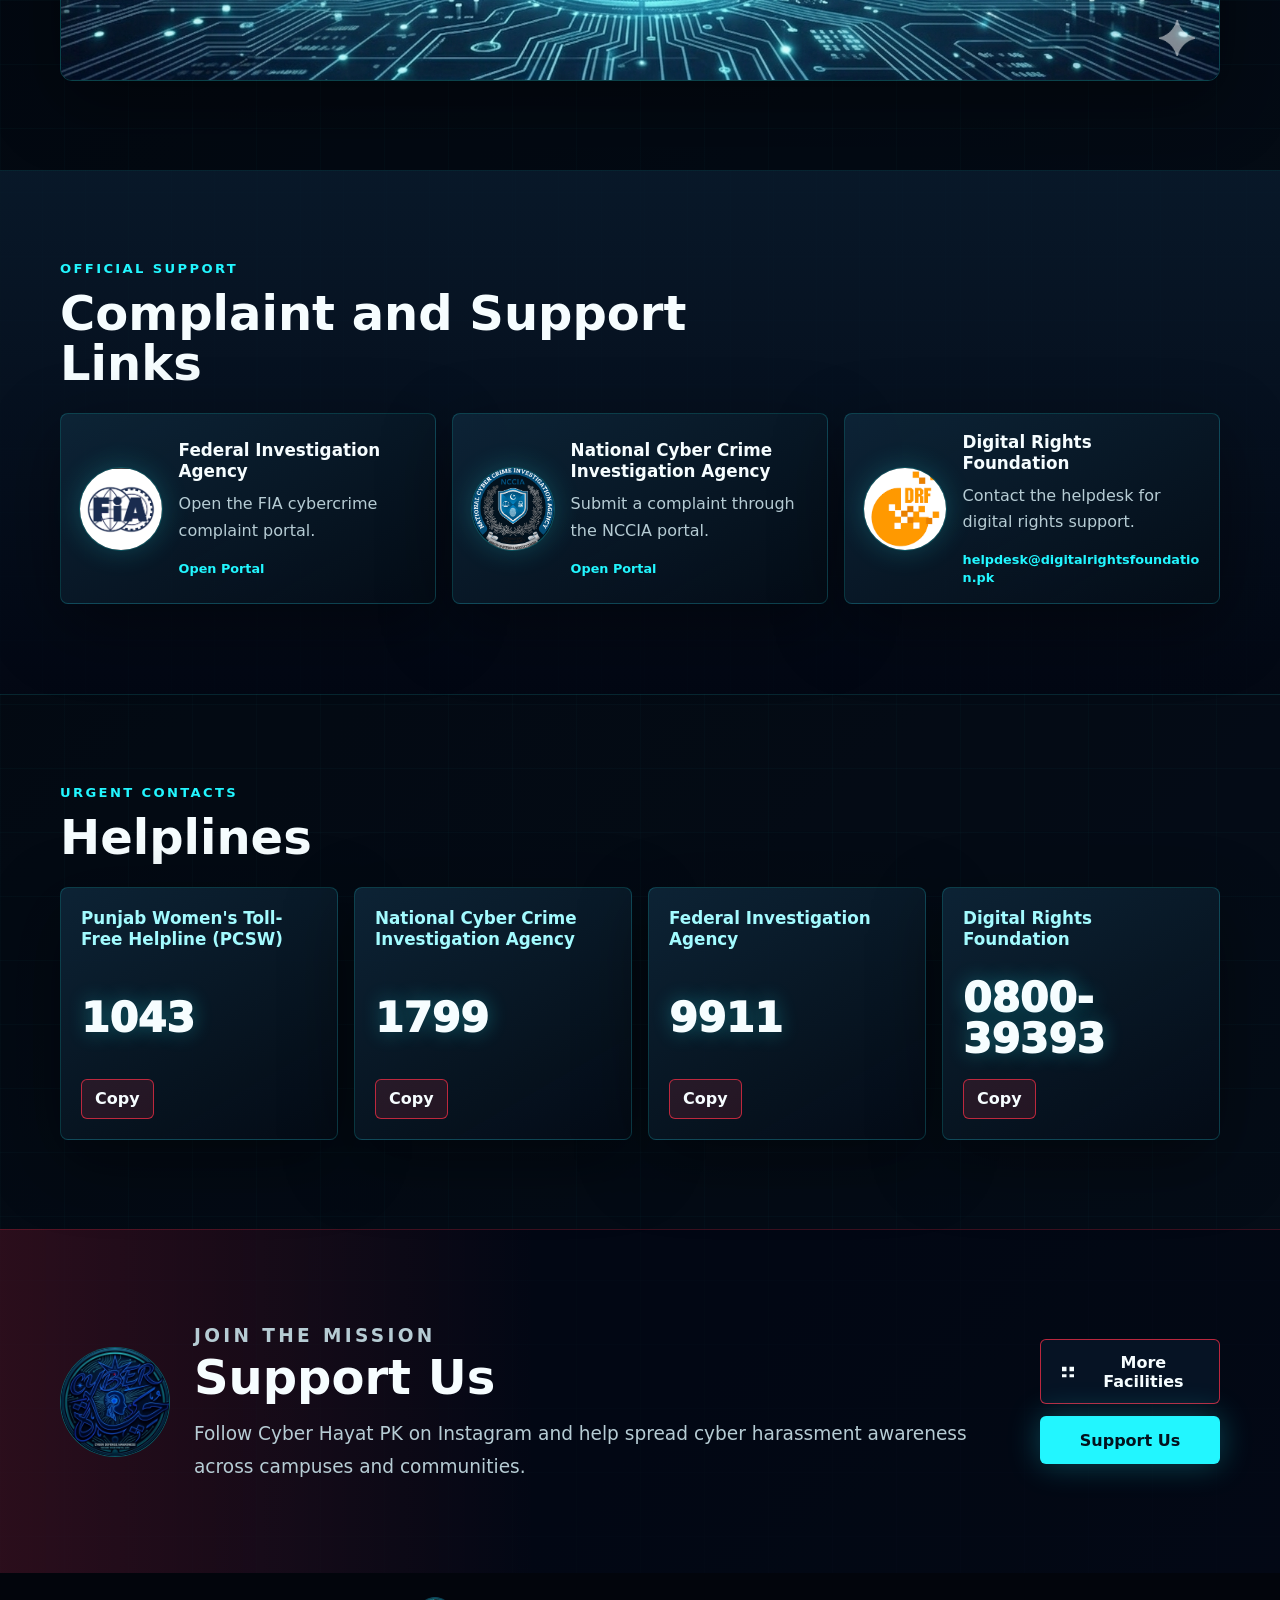
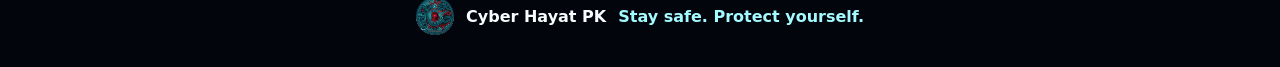
==== commit ab3736ef: "Update index.html" ====
--- a/index.html
+++ b/index.html
@@ -44,7 +44,7 @@
         </div>
         <div class="hero-visual" aria-label="Cyber Hayat PK logo and focus areas">
           <video class="hero-logo" autoplay loop muted playsinline>
-            <source src="CYBERHAYATPK (3).mp4" type="video/mp4">
+            <source src="BBK1.mp4" type="video/mp4">
             Your browser does not support the video tag.
           </video>
           <div class="signal-list">
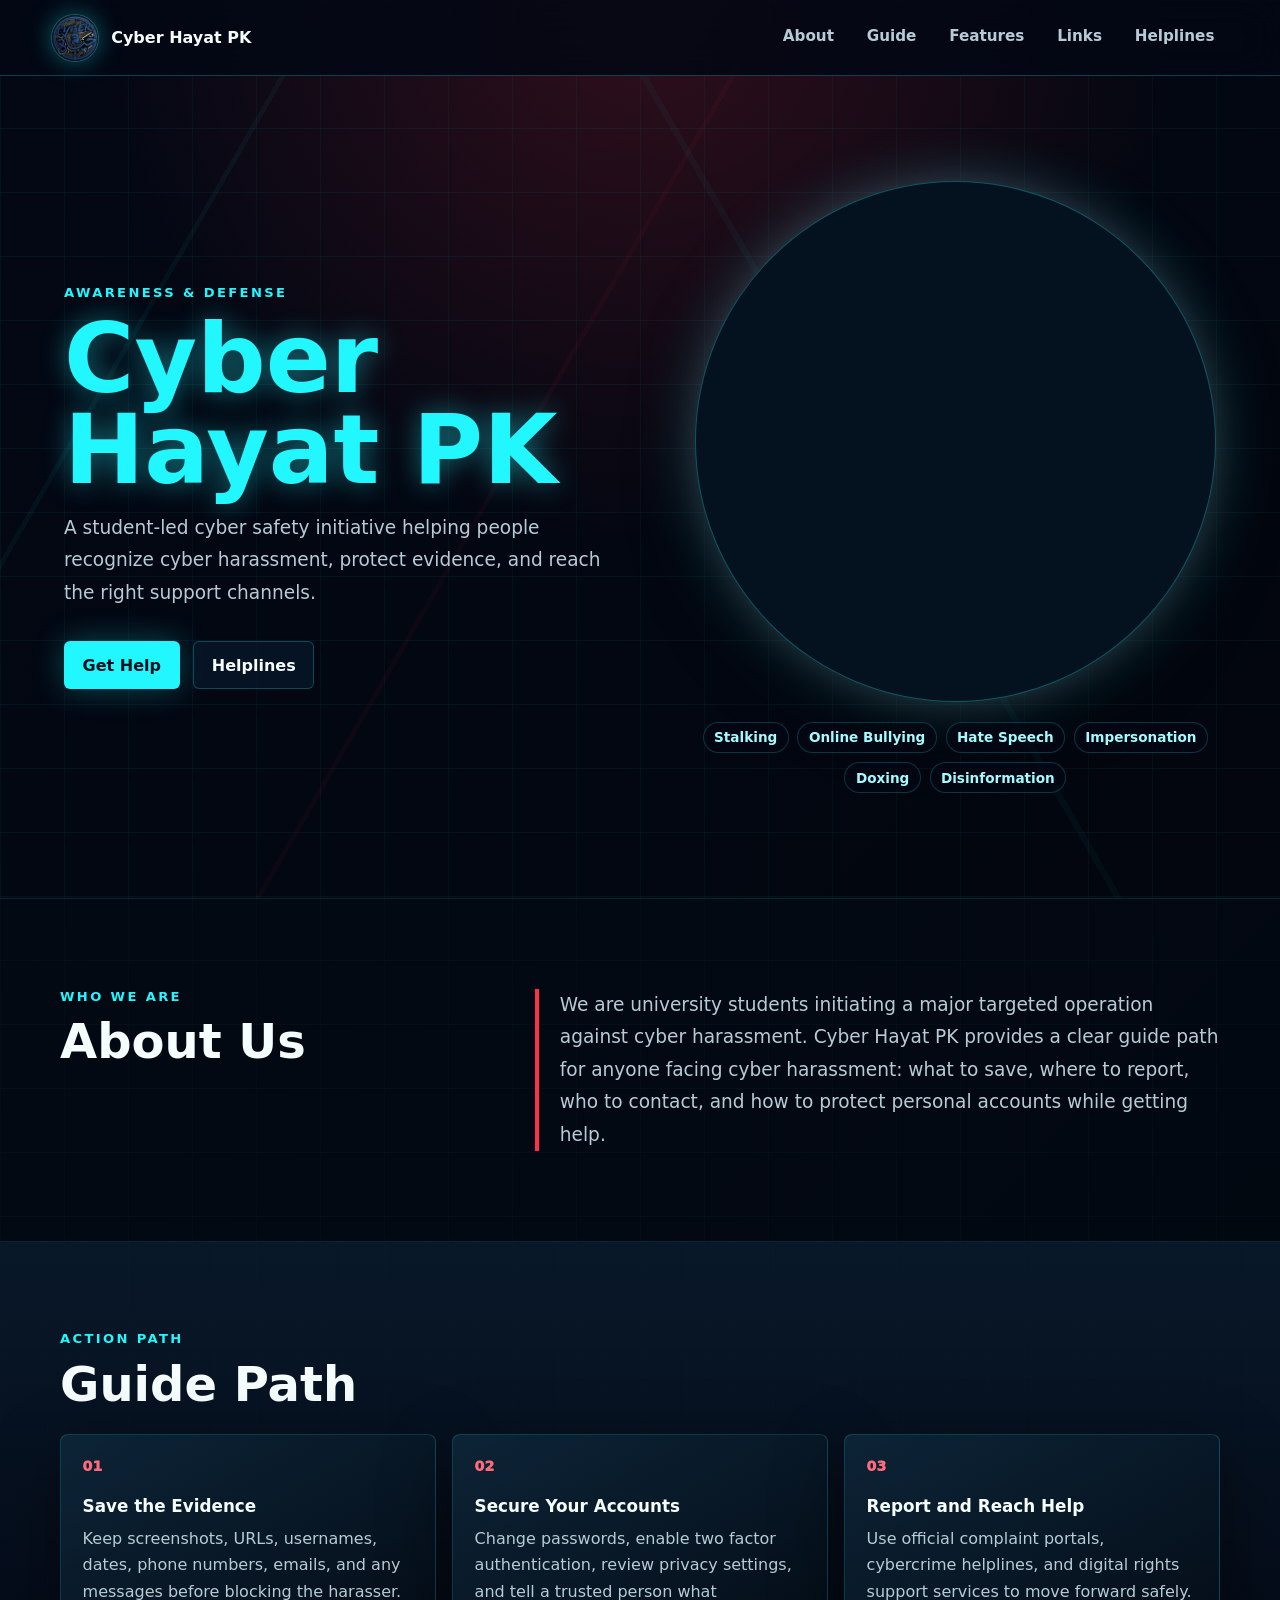
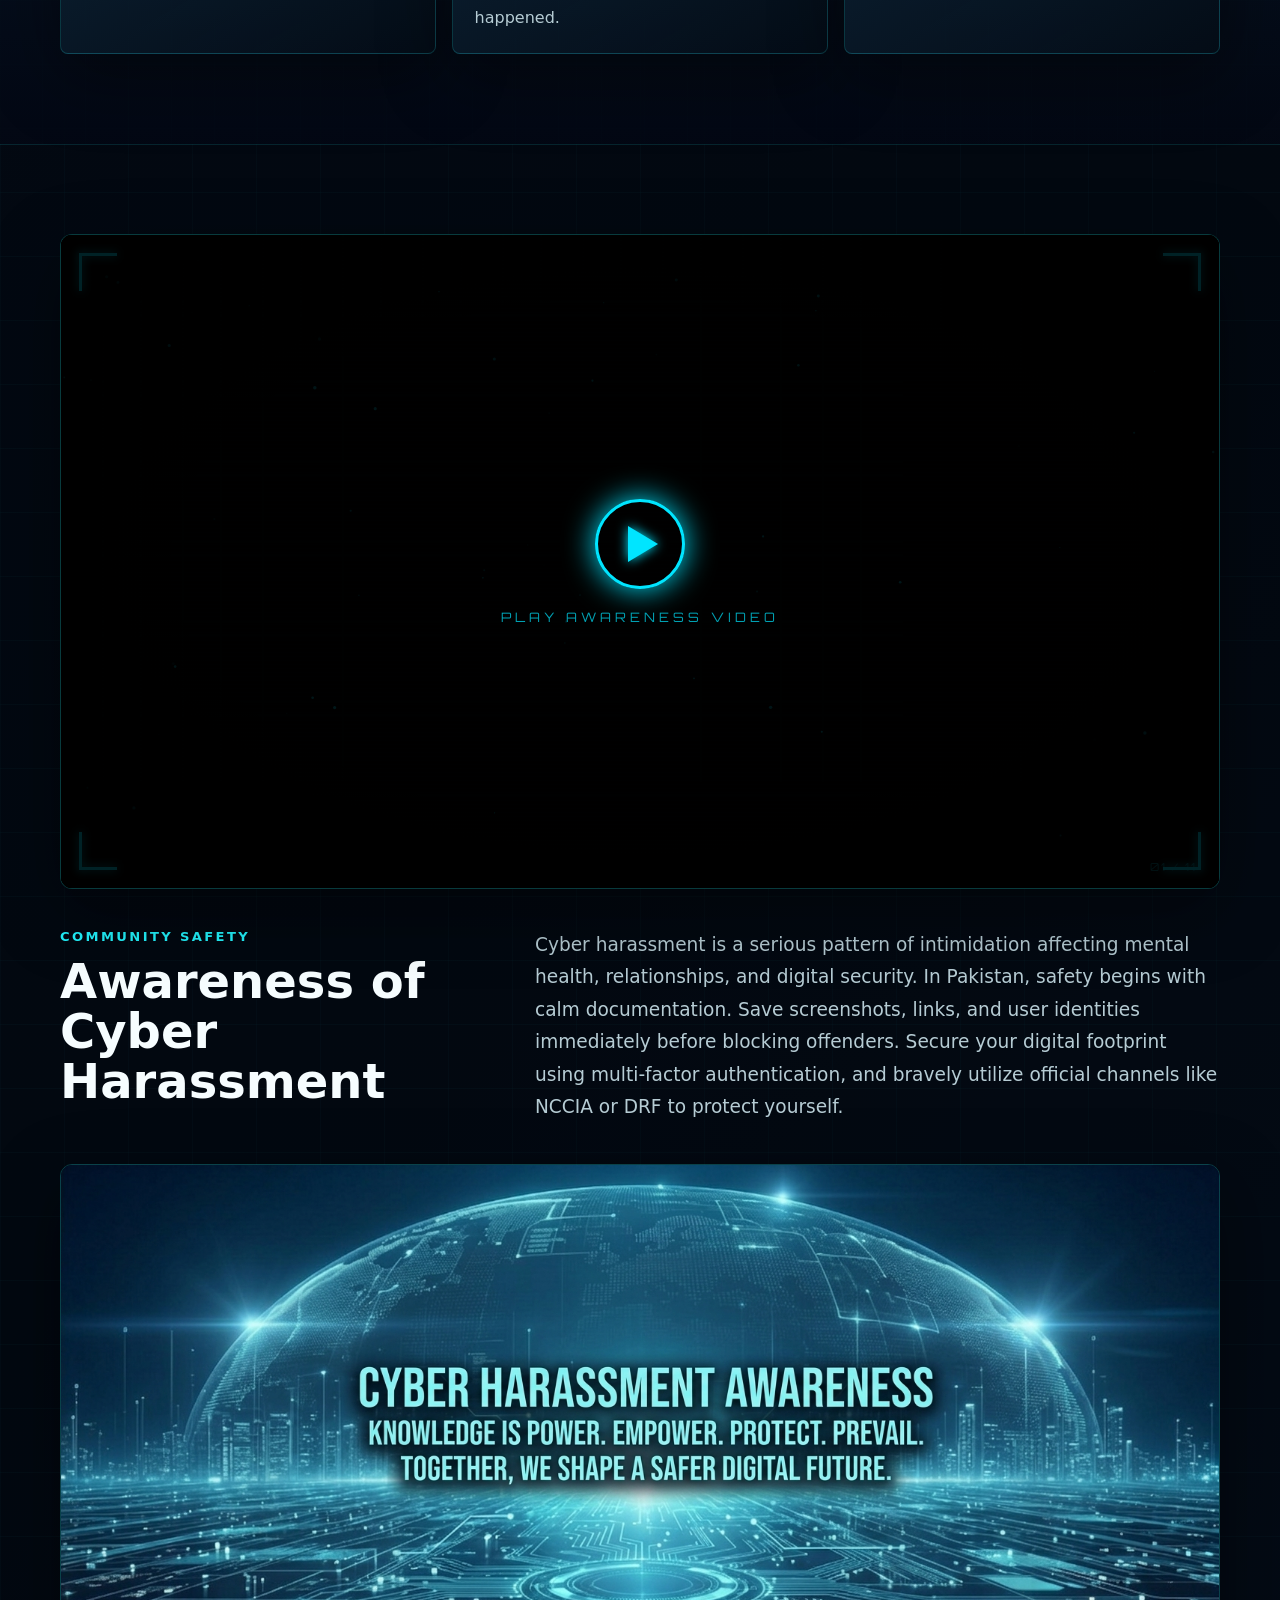
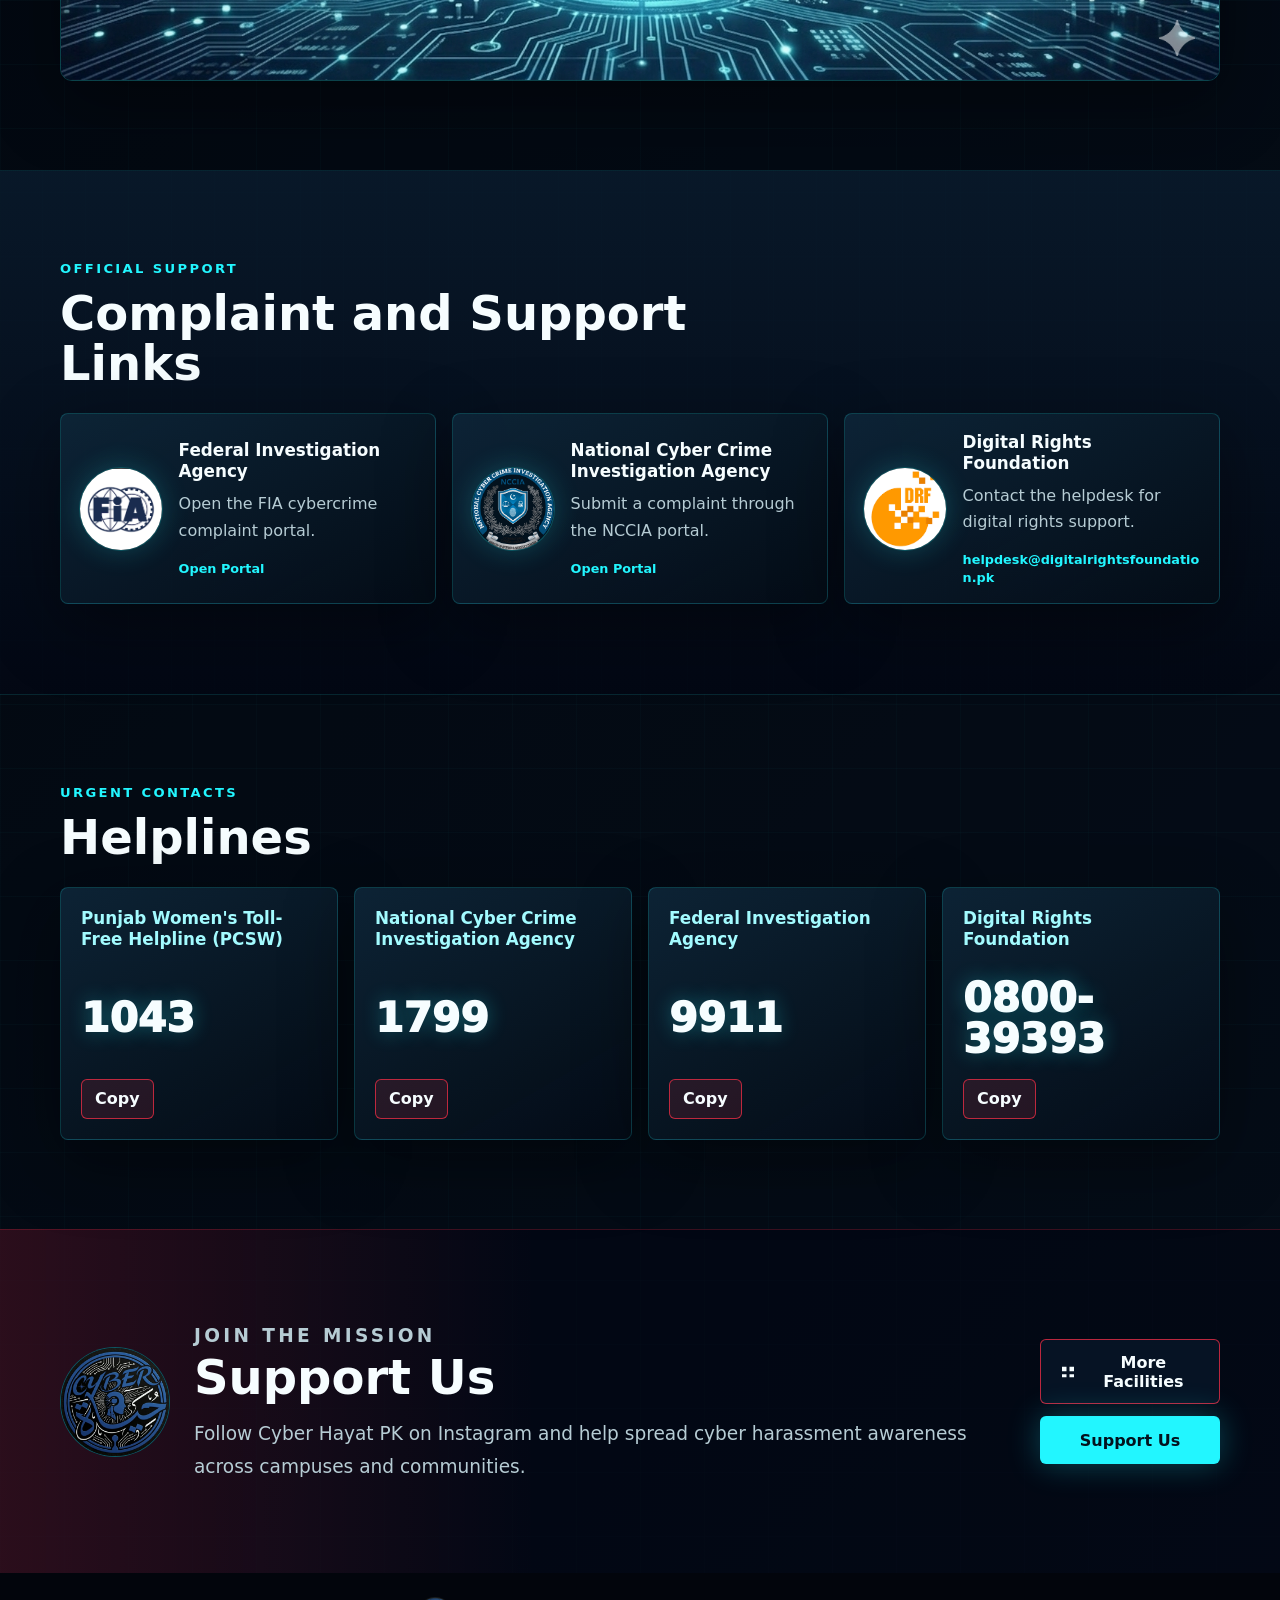
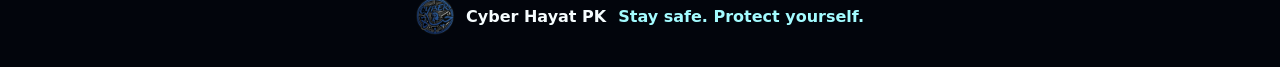
==== commit 8af91e8c: "Update index.html" ====
--- a/index.html
+++ b/index.html
@@ -229,7 +229,7 @@
       <section class="support-cta" id="support-us" aria-labelledby="support-title">
         <div class="container cta-inner">
           <img
-            src="BKK4.png"
+            src="BKK1.png"
             alt="Cyber Hayat PK shield logo"
           />
           <div>
@@ -264,7 +264,7 @@
 
     <footer class="site-footer">
       <img
-        src="BKK3.png"
+        src="BKK1.png"
         alt="Cyber Hayat PK shield logo"
       />
       <p>Cyber Hayat PK</p>
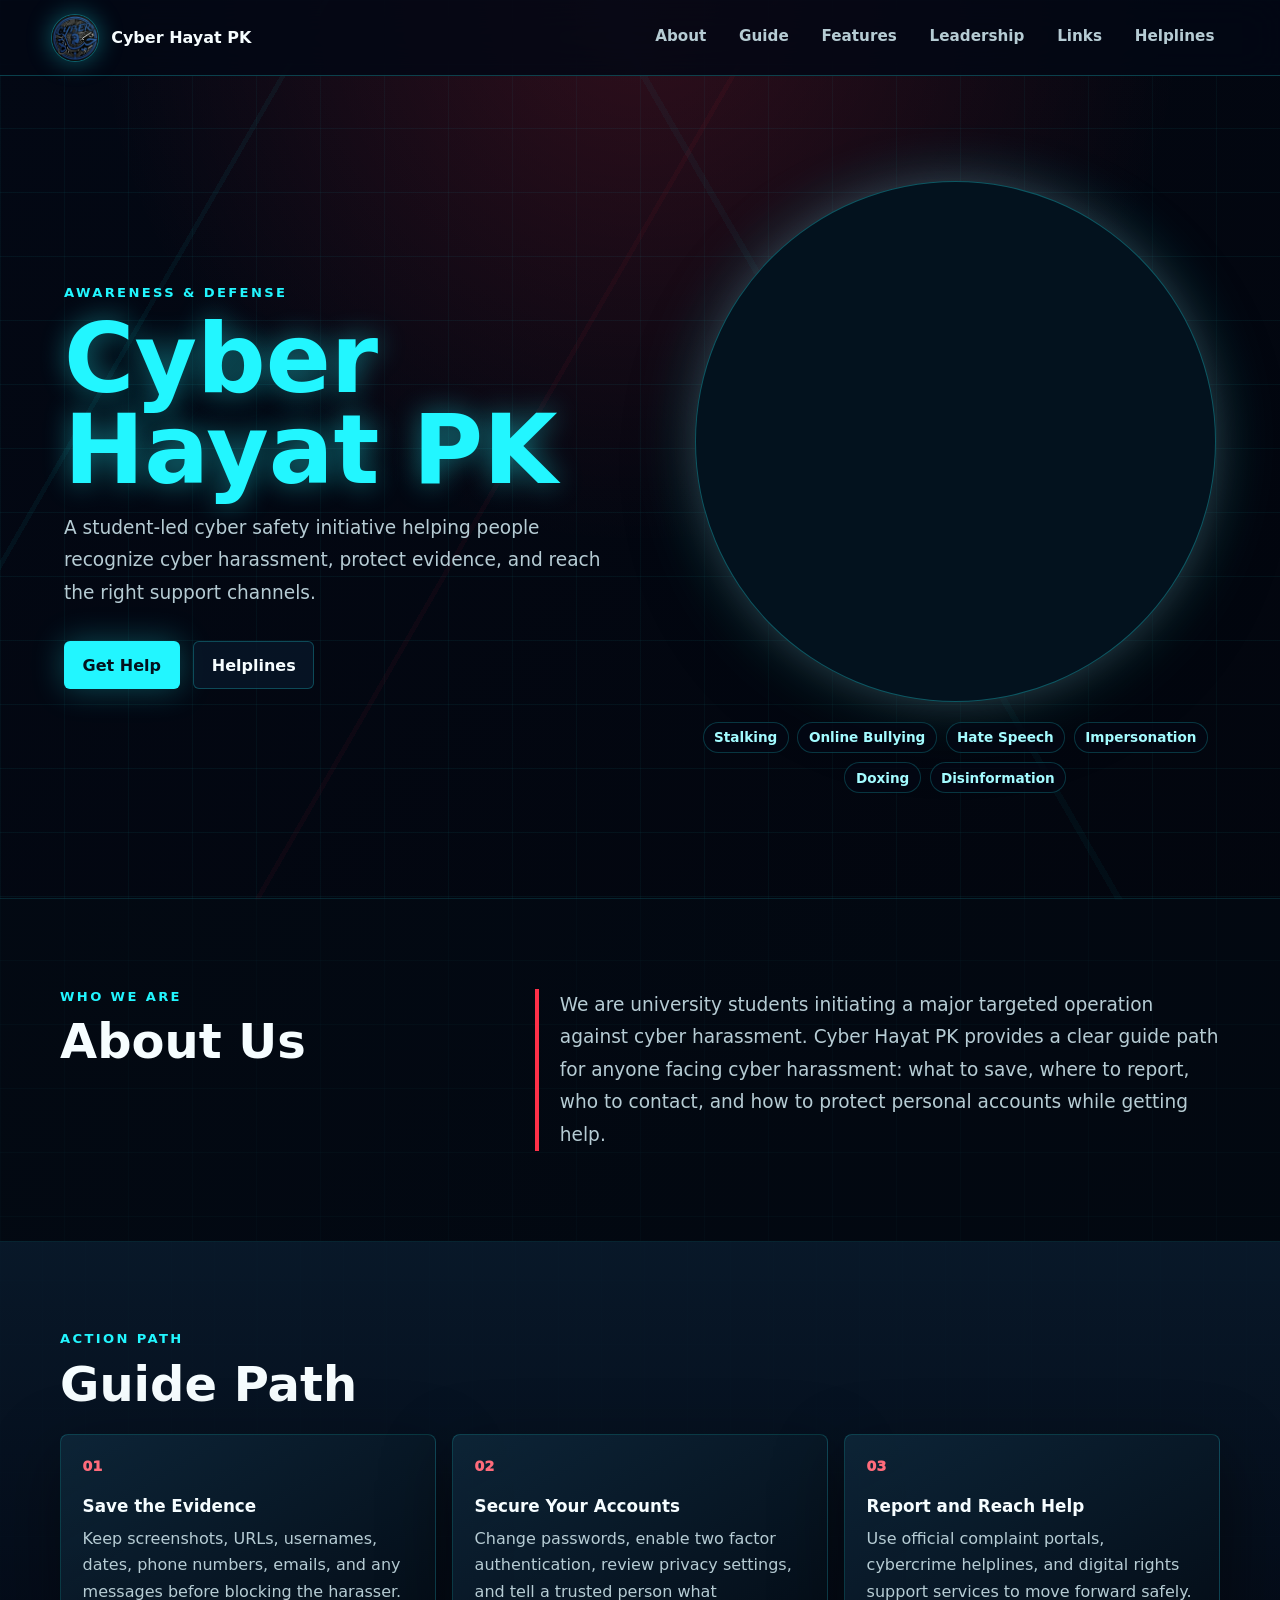
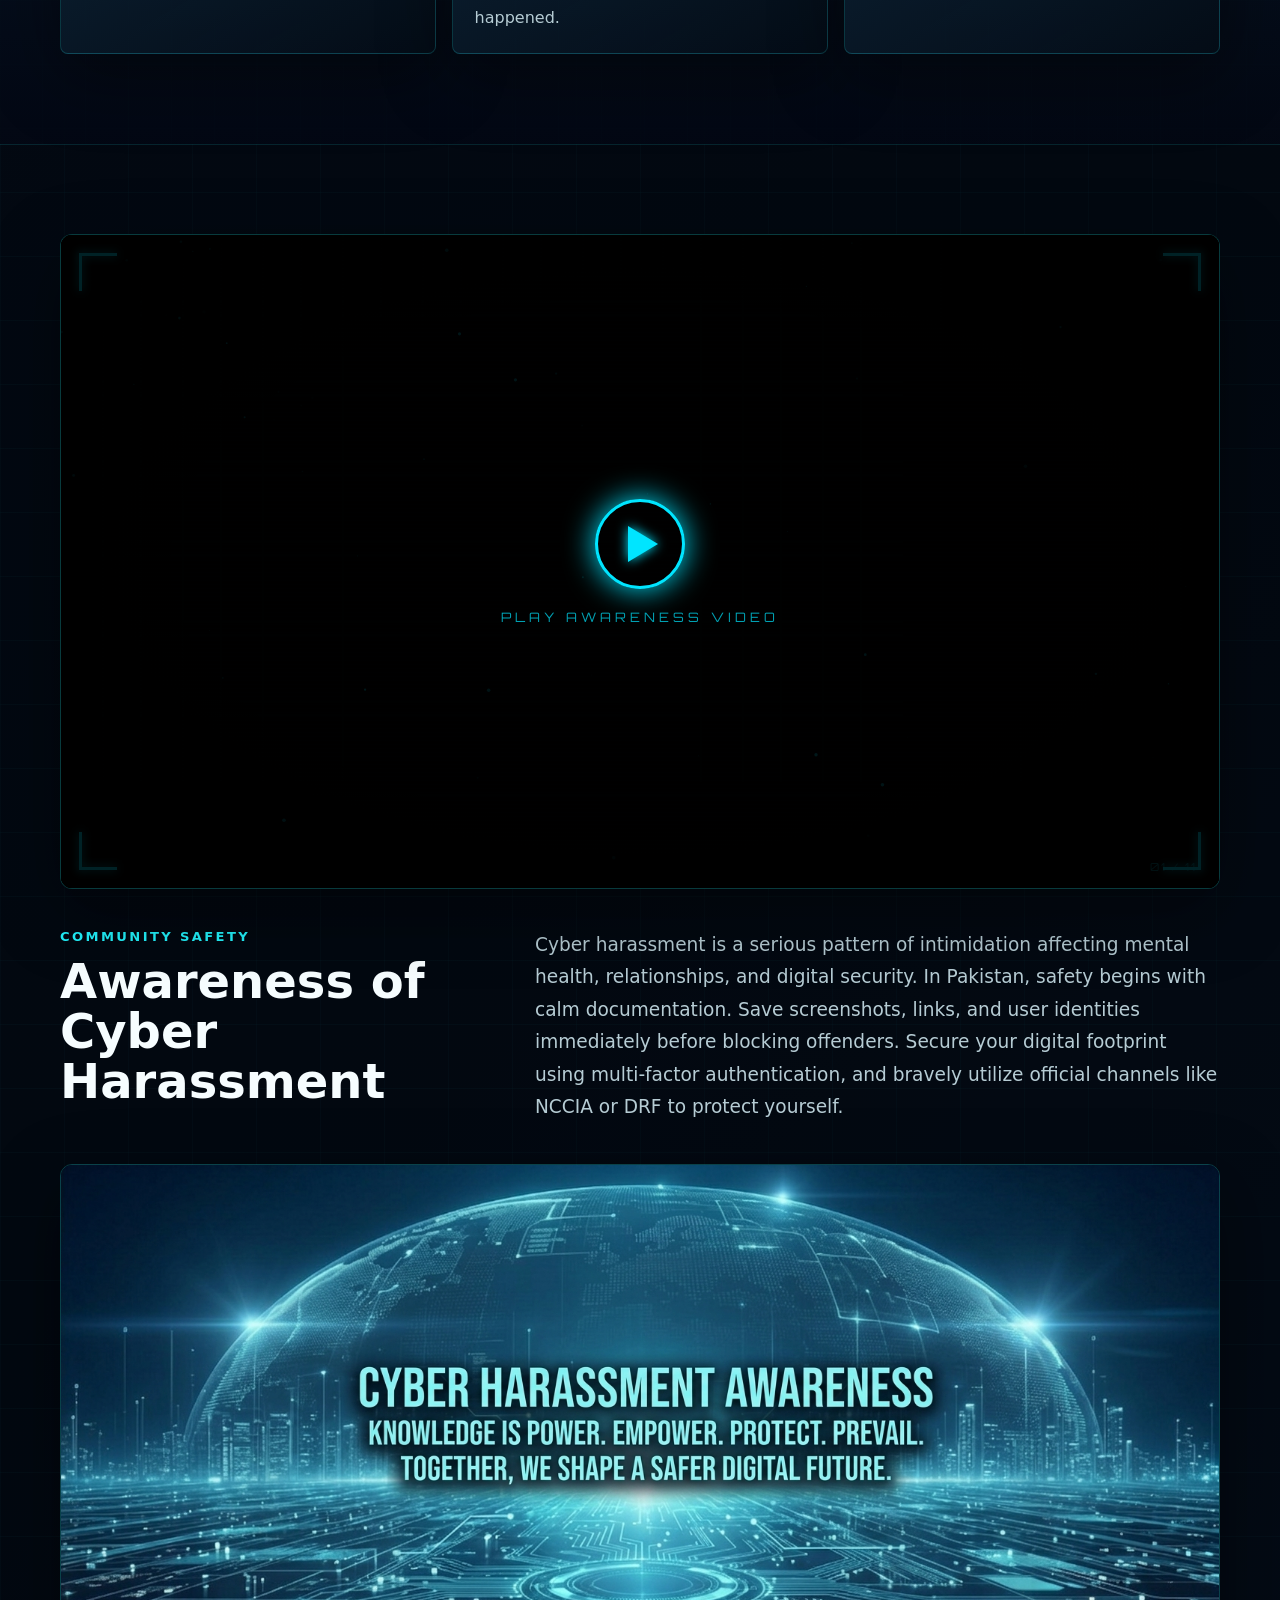
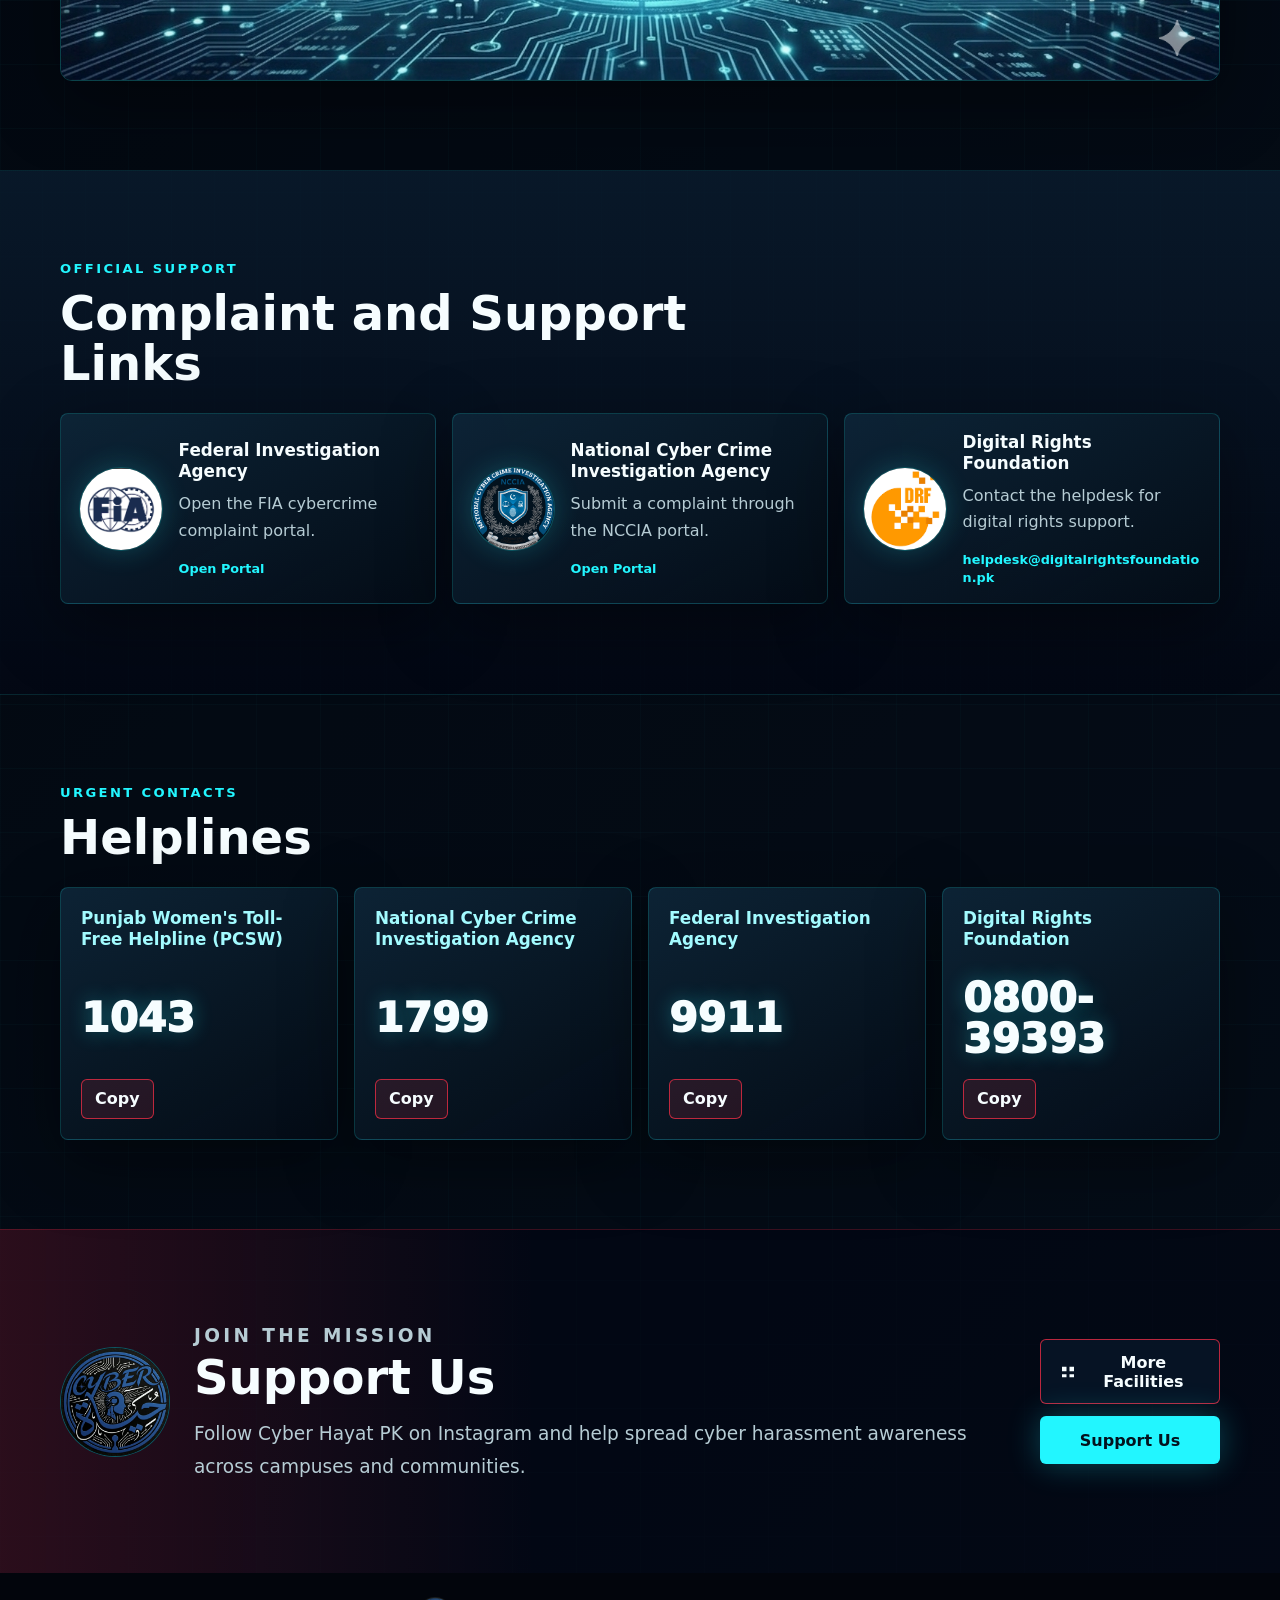
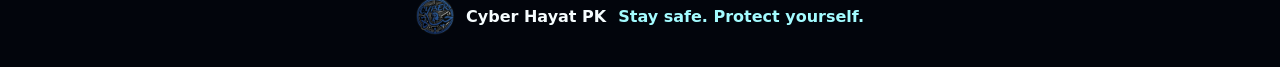
==== commit 5872906b: "Add files via upload" ====
--- a/index.html
+++ b/index.html
@@ -23,6 +23,7 @@
         <a href="#about">About</a>
         <a href="#guide">Guide</a>
         <a href="features.html">Features</a>
+        <a href="leadership.html">Leadership</a>
         <a href="#support-links">Links</a>
         <a href="#helplines">Helplines</a>
       </nav>
--- a/styles.css
+++ b/styles.css
@@ -1239,3 +1239,161 @@
 #ambassadorResult {
   word-break: break-word;
 }
+
+/* ── Leadership page ── */
+
+.leadership-hero {
+  min-height: 0;
+  padding: 4.5rem clamp(1rem, 5vw, 5rem) 2.5rem;
+  max-width: 900px;
+}
+
+.leadership-hero .hero-text {
+  margin-bottom: 0;
+}
+
+.leader-slide {
+  position: relative;
+  display: grid;
+  grid-template-columns: minmax(280px, 0.95fr) minmax(0, 1.05fr);
+  align-items: center;
+  gap: clamp(1.75rem, 5vw, 4.5rem);
+  min-height: 100vh;
+  padding: clamp(2.5rem, 6vw, 4rem) clamp(1rem, 5vw, 5rem);
+  overflow: hidden;
+  border-top: 1px solid rgba(34, 246, 255, 0.12);
+}
+
+.leader-slide::before {
+  content: "";
+  position: absolute;
+  inset: 0;
+  background:
+    radial-gradient(circle at 20% 15%, rgba(34, 246, 255, 0.1), transparent 45%),
+    radial-gradient(circle at 85% 85%, rgba(255, 48, 72, 0.12), transparent 50%);
+  pointer-events: none;
+}
+
+.leader-slide:nth-of-type(even) .leader-media {
+  order: 2;
+}
+
+.leader-slide:nth-of-type(even) .leader-info {
+  order: 1;
+}
+
+.leader-media {
+  position: relative;
+  display: grid;
+  justify-items: center;
+  z-index: 1;
+}
+
+.leader-media::before {
+  content: "";
+  position: absolute;
+  top: 6%;
+  width: min(92%, 460px);
+  height: 78%;
+  background: radial-gradient(circle, rgba(34, 246, 255, 0.22), rgba(255, 48, 72, 0.14) 60%, transparent 78%);
+  filter: blur(38px);
+  z-index: -1;
+}
+
+.leader-index {
+  position: absolute;
+  top: -2.4rem;
+  left: 50%;
+  transform: translateX(-50%);
+  font-size: clamp(6rem, 16vw, 11rem);
+  font-weight: 950;
+  line-height: 1;
+  color: transparent;
+  -webkit-text-stroke: 1px rgba(34, 246, 255, 0.22);
+  z-index: -1;
+  user-select: none;
+}
+
+.leader-media img {
+  width: min(100%, 460px);
+  object-fit: contain;
+  filter: drop-shadow(0 30px 60px rgba(0, 0, 0, 0.55));
+}
+
+.leader-info {
+  position: relative;
+  z-index: 1;
+  max-width: 560px;
+}
+
+.leader-role {
+  display: inline-block;
+  margin-bottom: 1rem;
+  color: var(--red-soft);
+  font-size: 0.95rem;
+  font-weight: 900;
+  letter-spacing: 0.08em;
+  text-transform: uppercase;
+}
+
+.leader-bio {
+  color: var(--muted);
+  font-size: 1.08rem;
+  line-height: 1.7;
+  margin-bottom: 1.4rem;
+}
+
+.leader-tags {
+  display: flex;
+  gap: 0.55rem;
+  flex-wrap: wrap;
+}
+
+.leader-tags span {
+  padding: 0.42rem 0.75rem;
+  border: 1px solid rgba(34, 246, 255, 0.24);
+  border-radius: 999px;
+  background: rgba(3, 8, 20, 0.72);
+  color: var(--cyan-soft);
+  font-size: 0.8rem;
+  font-weight: 800;
+}
+
+.leadership-outro {
+  text-align: center;
+  padding: 3.5rem clamp(1rem, 5vw, 5rem) 4.5rem;
+}
+
+@media (max-width: 980px) {
+  .leader-slide,
+  .leader-slide:nth-of-type(even) {
+    grid-template-columns: 1fr;
+    min-height: 0;
+    padding-top: 3rem;
+    padding-bottom: 1.5rem;
+    text-align: center;
+  }
+
+  .leader-slide .leader-media,
+  .leader-slide:nth-of-type(even) .leader-media {
+    order: -1;
+  }
+
+  .leader-slide:nth-of-type(even) .leader-info {
+    order: 2;
+  }
+
+  .leader-info {
+    max-width: 100%;
+  }
+
+  .leader-tags {
+    justify-content: center;
+  }
+}
+
+@media (max-width: 460px) {
+  .leader-media img {
+    width: min(100%, 340px);
+  }
+}
